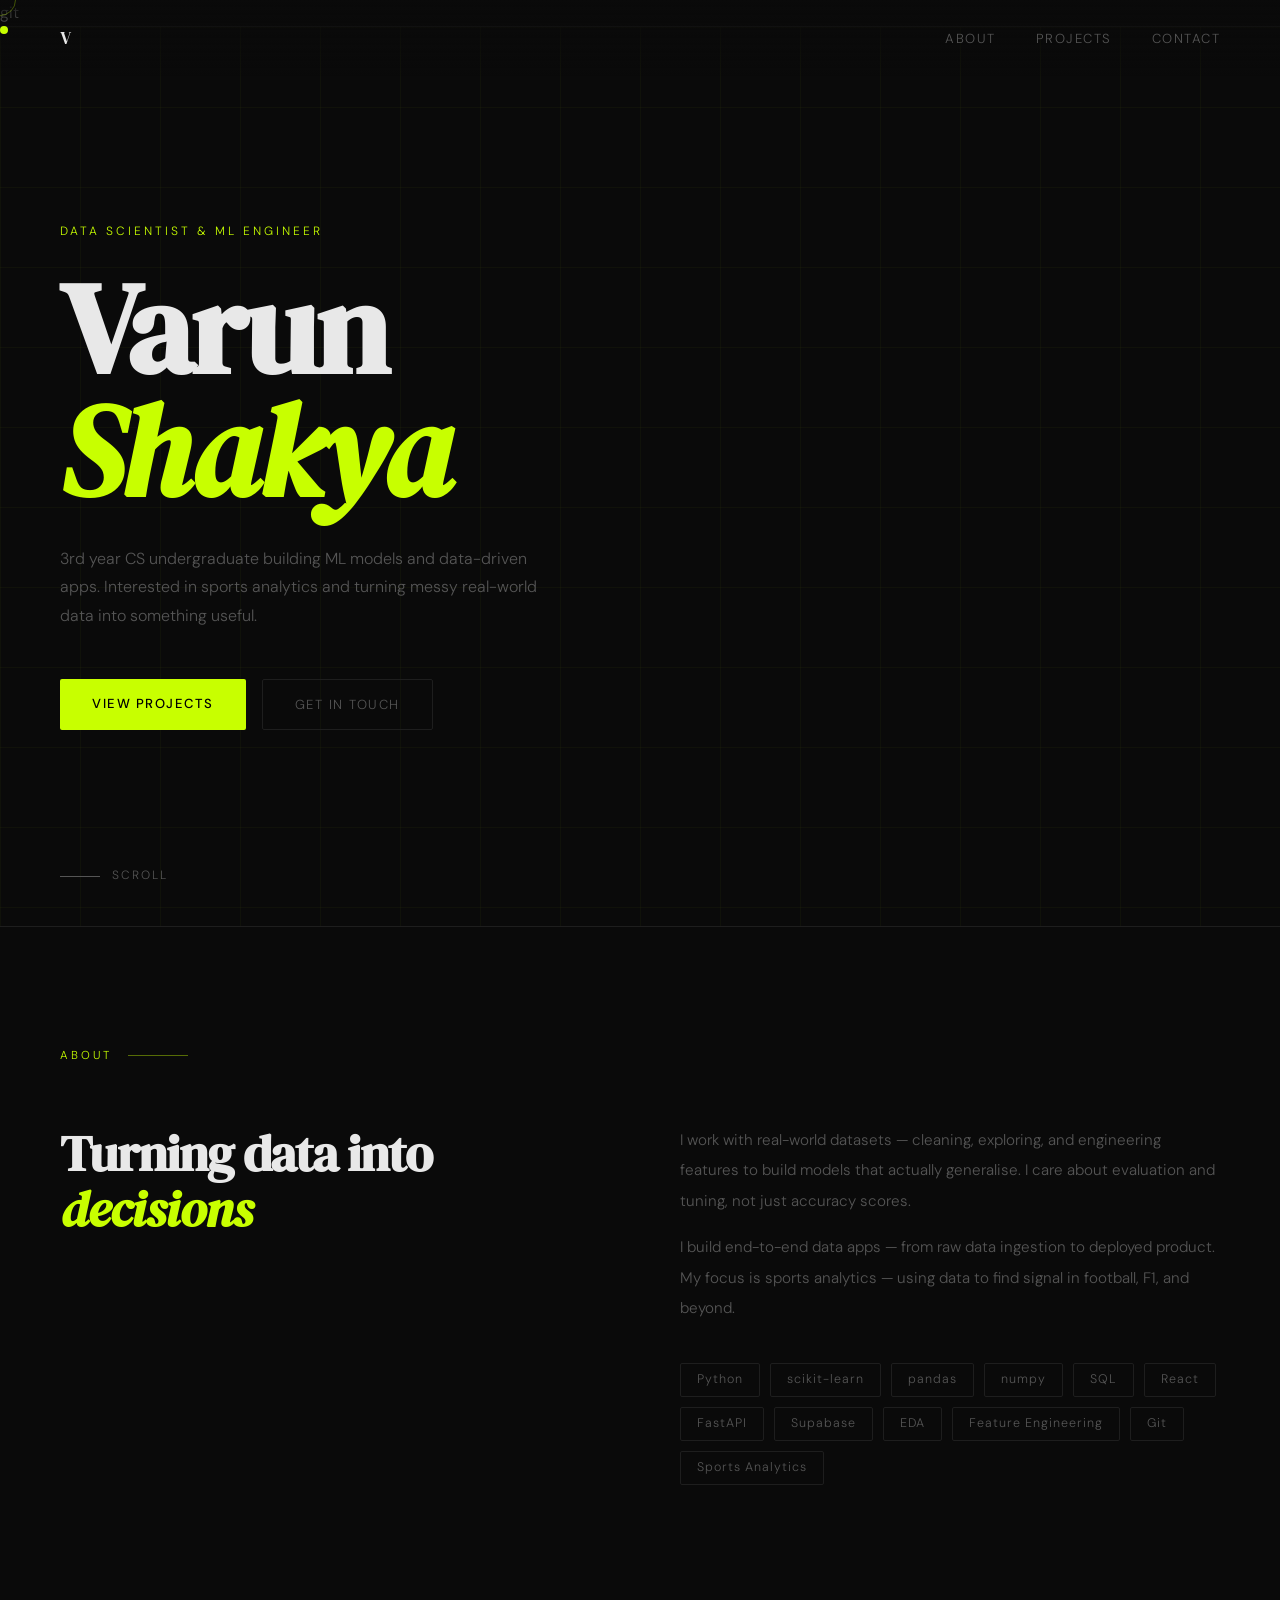
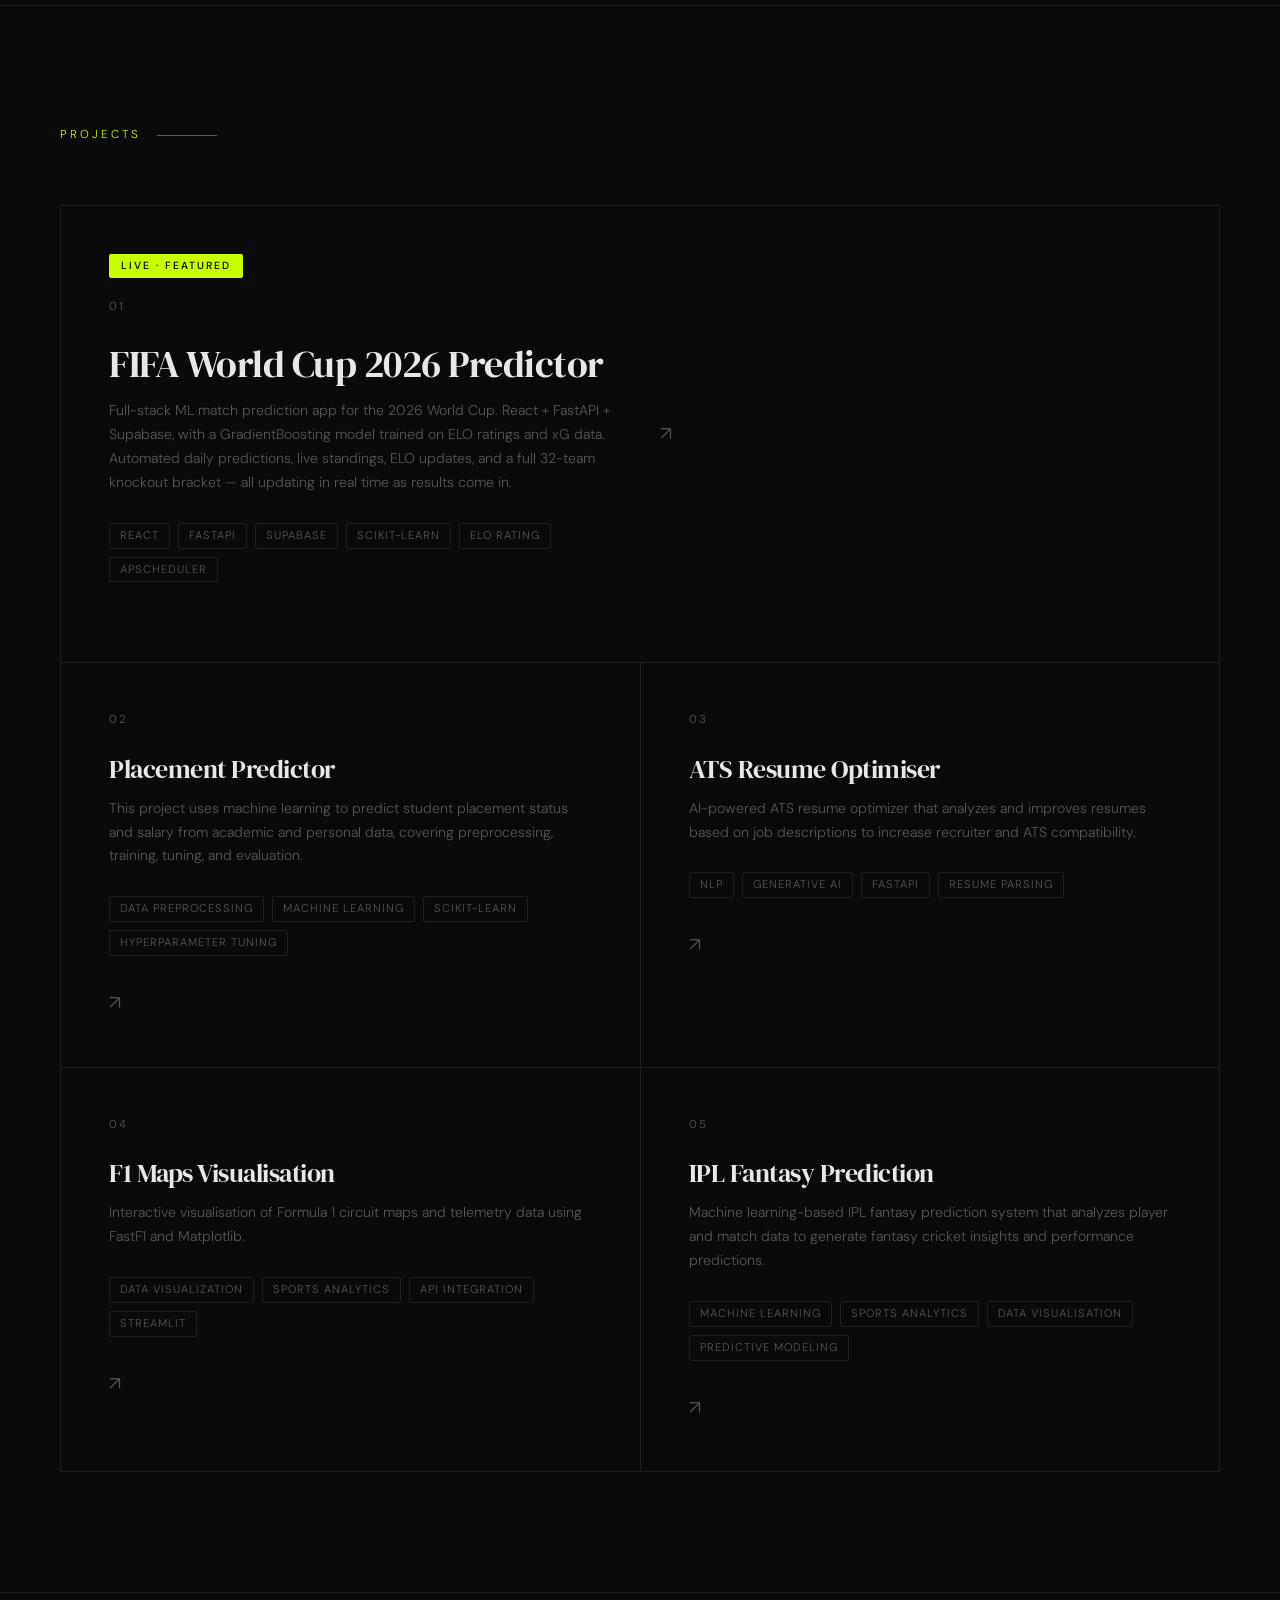
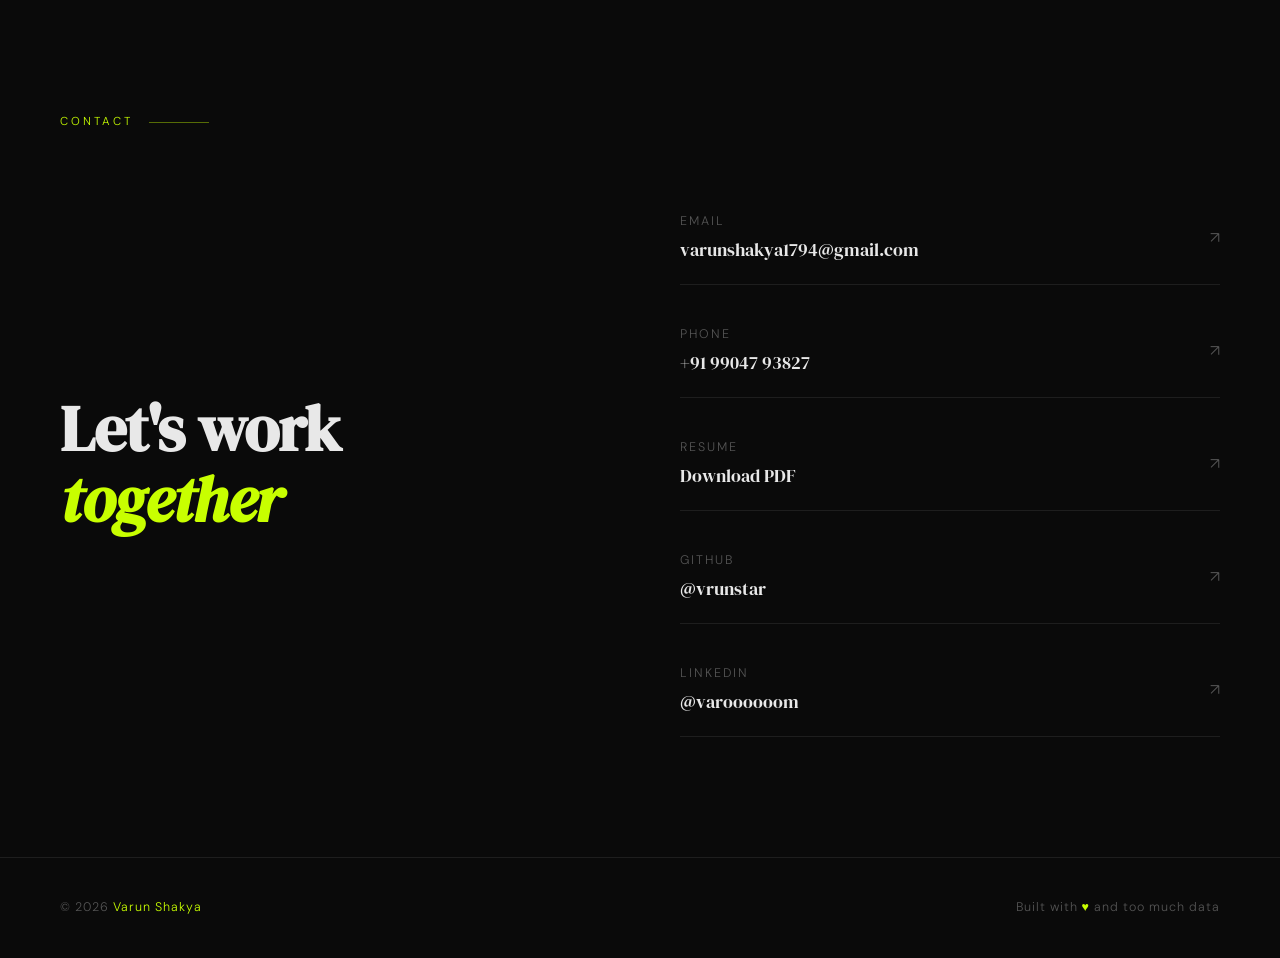
==== index.html @ 68653d95 "Update index.html" ====
git<!DOCTYPE html>
<html lang="en">
<head>
<meta charset="UTF-8">
<meta name="viewport" content="width=device-width, initial-scale=1.0">
<title>Varun Shakya</title>
<link rel="preconnect" href="https://fonts.googleapis.com">
<link href="https://fonts.googleapis.com/css2?family=DM+Serif+Display:ital@0;1&family=DM+Sans:wght@300;400;500&display=swap" rel="stylesheet">
<style>
  :root {
    --bg: #0a0a0a;
    --surface: #111111;
    --border: #1e1e1e;
    --text: #e8e8e8;
    --muted: #555;
    --accent: #c8ff00;
    --accent-dim: rgba(200, 255, 0, 0.08);
  }

  * { box-sizing: border-box; margin: 0; padding: 0; }

  html { scroll-behavior: smooth; }

  body {
    background: var(--bg);
    color: var(--text);
    font-family: 'DM Sans', sans-serif;
    font-weight: 300;
    line-height: 1.6;
    cursor: none;
  }

  /* Custom cursor */
  .cursor {
    width: 8px; height: 8px;
    background: var(--accent);
    border-radius: 50%;
    position: fixed;
    pointer-events: none;
    z-index: 9999;
    transition: transform 0.15s ease;
  }
  .cursor-ring {
    width: 32px; height: 32px;
    border: 1px solid rgba(200,255,0,0.3);
    border-radius: 50%;
    position: fixed;
    pointer-events: none;
    z-index: 9998;
    transition: all 0.25s ease;
    transform: translate(-50%, -50%);
  }

  /* Nav */
  nav {
    position: fixed;
    top: 0; left: 0; right: 0;
    padding: 24px 60px;
    display: flex;
    justify-content: space-between;
    align-items: center;
    z-index: 100;
    background: linear-gradient(to bottom, var(--bg) 0%, transparent 100%);
  }

  .nav-logo {
    font-family: 'DM Serif Display', serif;
    font-size: 1.1rem;
    color: var(--text);
    text-decoration: none;
    letter-spacing: 0.5px;
  }

  .nav-links {
    display: flex;
    gap: 40px;
    list-style: none;
  }

  .nav-links a {
    color: var(--muted);
    text-decoration: none;
    font-size: 0.82rem;
    letter-spacing: 1.5px;
    text-transform: uppercase;
    transition: color 0.2s;
  }
  .nav-links a:hover { color: var(--accent); }

  /* Hero */
  .hero {
    min-height: 100vh;
    display: flex;
    flex-direction: column;
    justify-content: center;
    padding: 0 60px;
    position: relative;
    overflow: hidden;
  }

  .hero-grid {
    position: absolute;
    inset: 0;
    background-image:
      linear-gradient(rgba(200,255,0,0.03) 1px, transparent 1px),
      linear-gradient(90deg, rgba(200,255,0,0.03) 1px, transparent 1px);
    background-size: 80px 80px;
    pointer-events: none;
  }

  .hero-tag {
    font-size: 0.75rem;
    letter-spacing: 3px;
    text-transform: uppercase;
    color: var(--accent);
    margin-bottom: 28px;
    opacity: 0;
    animation: fadeUp 0.8s ease 0.2s forwards;
  }

  .hero-name {
    font-family: 'DM Serif Display', serif;
    font-size: clamp(4rem, 10vw, 9rem);
    line-height: 0.95;
    letter-spacing: -2px;
    margin-bottom: 32px;
    opacity: 0;
    animation: fadeUp 0.8s ease 0.4s forwards;
  }

  .hero-name em {
    font-style: italic;
    color: var(--accent);
  }

  .hero-desc {
    max-width: 480px;
    color: var(--muted);
    font-size: 1rem;
    line-height: 1.8;
    opacity: 0;
    animation: fadeUp 0.8s ease 0.6s forwards;
  }

  .hero-cta {
    margin-top: 48px;
    display: flex;
    gap: 16px;
    opacity: 0;
    animation: fadeUp 0.8s ease 0.8s forwards;
  }

  .btn {
    padding: 14px 32px;
    font-family: 'DM Sans', sans-serif;
    font-size: 0.82rem;
    letter-spacing: 1.5px;
    text-transform: uppercase;
    text-decoration: none;
    border-radius: 2px;
    transition: all 0.2s;
    cursor: none;
  }

  .btn-primary {
    background: var(--accent);
    color: #000;
    font-weight: 500;
  }
  .btn-primary:hover { background: #d4ff1a; transform: translateY(-2px); }

  .btn-outline {
    border: 1px solid var(--border);
    color: var(--muted);
  }
  .btn-outline:hover { border-color: var(--accent); color: var(--accent); transform: translateY(-2px); }

  .hero-scroll {
    position: absolute;
    bottom: 40px;
    left: 60px;
    display: flex;
    align-items: center;
    gap: 12px;
    font-size: 0.75rem;
    letter-spacing: 2px;
    text-transform: uppercase;
    color: var(--muted);
    opacity: 0;
    animation: fadeUp 0.8s ease 1.2s forwards;
  }

  .scroll-line {
    width: 40px;
    height: 1px;
    background: var(--muted);
    animation: scrollLine 2s ease infinite;
  }

  /* Sections */
  section {
    padding: 120px 60px;
    border-top: 1px solid var(--border);
  }

  .section-label {
    font-size: 0.72rem;
    letter-spacing: 3px;
    text-transform: uppercase;
    color: var(--accent);
    margin-bottom: 60px;
    display: flex;
    align-items: center;
    gap: 16px;
  }
  .section-label::after {
    content: '';
    flex: 1;
    max-width: 60px;
    height: 1px;
    background: var(--accent);
    opacity: 0.4;
  }

  /* About */
  .about-grid {
    display: grid;
    grid-template-columns: 1fr 1fr;
    gap: 80px;
    align-items: start;
  }

  .about-heading {
    font-family: 'DM Serif Display', serif;
    font-size: clamp(2rem, 4vw, 3.5rem);
    line-height: 1.1;
    letter-spacing: -1px;
  }

  .about-heading em { font-style: italic; color: var(--accent); }

  .about-body { color: var(--muted); font-size: 0.95rem; line-height: 2; }
  .about-body p { margin-bottom: 16px; }

  .skills-list {
    margin-top: 40px;
    display: flex;
    flex-wrap: wrap;
    gap: 10px;
  }

  .skill-tag {
    padding: 6px 16px;
    border: 1px solid var(--border);
    border-radius: 2px;
    font-size: 0.78rem;
    letter-spacing: 1px;
    color: var(--muted);
    transition: all 0.2s;
  }
  .skill-tag:hover { border-color: var(--accent); color: var(--accent); background: var(--accent-dim); }

  /* Projects */
  .projects-grid {
    display: grid;
    grid-template-columns: repeat(2, 1fr);
    gap: 1px;
    background: var(--border);
    border: 1px solid var(--border);
  }

  .project-card {
    background: var(--bg);
    padding: 48px;
    position: relative;
    overflow: hidden;
    transition: background 0.3s;
    text-decoration: none;
    display: block;
  }

  .project-card::before {
    content: '';
    position: absolute;
    inset: 0;
    background: var(--accent-dim);
    opacity: 0;
    transition: opacity 0.3s;
  }
  .project-card:hover::before { opacity: 1; }
  .project-card:hover .project-arrow { transform: translate(4px, -4px); color: var(--accent); }

  .project-num {
    font-size: 0.72rem;
    letter-spacing: 2px;
    color: var(--muted);
    margin-bottom: 24px;
  }

  .project-title {
    font-family: 'DM Serif Display', serif;
    font-size: 1.6rem;
    letter-spacing: -0.5px;
    color: var(--text);
    margin-bottom: 12px;
    line-height: 1.2;
  }

  .project-desc {
    font-size: 0.88rem;
    color: var(--muted);
    line-height: 1.7;
    margin-bottom: 28px;
  }

  .project-tags {
    display: flex;
    flex-wrap: wrap;
    gap: 8px;
    margin-bottom: 32px;
  }

  .project-tag {
    font-size: 0.7rem;
    letter-spacing: 1px;
    text-transform: uppercase;
    color: var(--muted);
    border: 1px solid var(--border);
    padding: 3px 10px;
    border-radius: 2px;
  }

  .project-arrow {
    font-size: 1.2rem;
    color: var(--muted);
    transition: all 0.2s;
    display: inline-block;
  }

  .project-card.featured {
    grid-column: span 2;
    display: grid;
    grid-template-columns: 1fr 1fr;
    gap: 40px;
    align-items: center;
  }

  .project-card.featured .project-title { font-size: 2.4rem; }

  .featured-badge {
    display: inline-block;
    background: var(--accent);
    color: #000;
    font-size: 0.65rem;
    letter-spacing: 2px;
    text-transform: uppercase;
    padding: 4px 12px;
    border-radius: 2px;
    font-weight: 500;
    margin-bottom: 20px;
  }

  /* Contact */
  .contact-inner {
    display: grid;
    grid-template-columns: 1fr 1fr;
    gap: 80px;
    align-items: center;
  }

  .contact-heading {
    font-family: 'DM Serif Display', serif;
    font-size: clamp(2.5rem, 5vw, 4rem);
    line-height: 1.1;
    letter-spacing: -1px;
  }
  .contact-heading em { font-style: italic; color: var(--accent); }

  .contact-links {
    display: flex;
    flex-direction: column;
    gap: 20px;
  }

  .contact-link {
    display: flex;
    align-items: center;
    justify-content: space-between;
    padding: 20px 0;
    border-bottom: 1px solid var(--border);
    text-decoration: none;
    color: var(--text);
    transition: all 0.2s;
    cursor: none;
  }
  .contact-link:hover { color: var(--accent); padding-left: 8px; }
  .contact-link:hover .link-arrow { color: var(--accent); }

  .link-label { font-size: 0.78rem; letter-spacing: 2px; text-transform: uppercase; color: var(--muted); margin-bottom: 4px; }
  .link-value { font-family: 'DM Serif Display', serif; font-size: 1.1rem; }
  .link-arrow { font-size: 1rem; color: var(--muted); transition: color 0.2s; }

  /* Footer */
  footer {
    padding: 40px 60px;
    border-top: 1px solid var(--border);
    display: flex;
    justify-content: space-between;
    align-items: center;
  }

  .footer-text { font-size: 0.78rem; color: var(--muted); letter-spacing: 1px; }
  .footer-accent { color: var(--accent); }

  /* Animations */
  @keyframes fadeUp {
    from { opacity: 0; transform: translateY(30px); }
    to   { opacity: 1; transform: translateY(0); }
  }

  @keyframes scrollLine {
    0%, 100% { transform: scaleX(1); opacity: 1; }
    50%       { transform: scaleX(0.4); opacity: 0.4; }
  }

  /* Responsive */
  @media (max-width: 768px) {
    nav { padding: 20px 24px; }
    .hero { padding: 0 24px; }
    section { padding: 80px 24px; }
    .about-grid, .contact-inner { grid-template-columns: 1fr; gap: 48px; }
    .projects-grid { grid-template-columns: 1fr; }
    .project-card.featured { grid-column: span 1; grid-template-columns: 1fr; }
    footer { padding: 32px 24px; flex-direction: column; gap: 12px; text-align: center; }
    .hero-scroll { left: 24px; }
    .nav-links { display: none; }
  }
</style>
</head>
<body>

<div class="cursor" id="cursor"></div>
<div class="cursor-ring" id="cursorRing"></div>

<!-- Nav -->
<nav>
  <a href="#" class="nav-logo">V</a>
  <ul class="nav-links">
    <li><a href="#about">About</a></li>
    <li><a href="#projects">Projects</a></li>
    <li><a href="#contact">Contact</a></li>
  </ul>
</nav>

<!-- Hero -->
<section class="hero" id="home">
  <div class="hero-grid"></div>
  <div class="hero-tag">Data Scientist & ML Engineer</div>
  <h1 class="hero-name">Varun<br><em>Shakya</em></h1>
  <p class="hero-desc">
    3rd year CS undergraduate building ML models and data-driven apps. 
    Interested in sports analytics and turning messy real-world data into something useful.
  </p>
  <div class="hero-cta">
    <a href="#projects" class="btn btn-primary">View Projects</a>
    <a href="#contact" class="btn btn-outline">Get in Touch</a>
  </div>
  <div class="hero-scroll">
    <div class="scroll-line"></div>
    Scroll
  </div>
</section>

<!-- About -->
<section id="about">
  <div class="section-label">About</div>
  <div class="about-grid">
    <div>
      <h2 class="about-heading">Turning data into<br><em>decisions</em></h2>
    </div>
    <div>
      <div class="about-body">
        <p>I work with real-world datasets — cleaning, exploring, and engineering features to build models that actually generalise. I care about evaluation and tuning, not just accuracy scores.</p>
        <p>I build end-to-end data apps — from raw data ingestion to deployed product. My focus is sports analytics — using data to find signal in football, F1, and beyond.</p>
      </div>
      <div class="skills-list">
        <span class="skill-tag">Python</span>
        <span class="skill-tag">scikit-learn</span>
        <span class="skill-tag">pandas</span>
        <span class="skill-tag">numpy</span>
        <span class="skill-tag">SQL</span>
        <span class="skill-tag">React</span>
        <span class="skill-tag">FastAPI</span>
        <span class="skill-tag">Supabase</span>
        <span class="skill-tag">EDA</span>
        <span class="skill-tag">Feature Engineering</span>
        <span class="skill-tag">Git</span>
        <span class="skill-tag">Sports Analytics</span>
      </div>
    </div>
  </div>
</section>

<!-- Projects -->
<section id="projects">
  <div class="section-label">Projects</div>
  <div class="projects-grid">

    <!-- Featured -->
    <a href="https://wc-predictor-react.vercel.app" target="_blank" class="project-card featured">
      <div>
        <span class="featured-badge">Live · Featured</span>
        <div class="project-num">01</div>
        <div class="project-title">FIFA World Cup 2026 Predictor</div>
        <div class="project-desc">
          Full-stack ML match prediction app for the 2026 World Cup. React + FastAPI + Supabase, with a GradientBoosting model trained on ELO ratings and xG data. Automated daily predictions, live standings, ELO updates, and a full 32-team knockout bracket — all updating in real time as results come in.
        </div>
        <div class="project-tags">
          <span class="project-tag">React</span>
          <span class="project-tag">FastAPI</span>
          <span class="project-tag">Supabase</span>
          <span class="project-tag">scikit-learn</span>
          <span class="project-tag">ELO Rating</span>
          <span class="project-tag">APScheduler</span>
        </div>
      </div>
      <div>
        <span class="project-arrow">↗</span>
      </div>
    </a>

    <!-- Project 2 -->
    <a href="https://placement--predictor.streamlit.app/" class="project-card">
      <div class="project-num">02</div>
      <div class="project-title">Placement Predictor</div>
      <div class="project-desc">This project uses machine learning to predict student placement status and salary from academic and personal data, covering preprocessing, training, tuning, and evaluation.</div>
      <div class="project-tags">
        <span class="project-tag">Data Preprocessing</span>
        <span class="project-tag">Machine Learning</span>
        <span class="project-tag">Scikit-learn</span>
        <span class="project-tag">Hyperparameter Tuning</span>
      </div>
      <span class="project-arrow">↗</span>
    </a>

    <!-- Project 3 -->
    <a href="https://github.com/vrunstar/ats_resume_optimizer.git" class="project-card">
      <div class="project-num">03</div>
      <div class="project-title">ATS Resume Optimiser</div>
      <div class="project-desc">AI-powered ATS resume optimizer that analyzes and improves resumes based on job descriptions to increase recruiter and ATS compatibility.</div>
      <div class="project-tags">
        <span class="project-tag">NLP</span>
        <span class="project-tag">Generative AI</span>
        <span class="project-tag">FastAPI</span>
        <span class="project-tag">Resume Parsing</span>
      </div>
      <span class="project-arrow">↗</span>
    </a>

    <!-- Project 4 -->
    <a href="https://f1-maps-dashboard.streamlit.app/" class="project-card">
      <div class="project-num">04</div>
      <div class="project-title">F1 Maps Visualisation</div>
      <div class="project-desc">Interactive visualisation of Formula 1 circuit maps and telemetry data using FastF1 and Matplotlib.</div>
      <div class="project-tags">
        <span class="project-tag">Data Visualization</span>
        <span class="project-tag">Sports Analytics</span>
        <span class="project-tag">API Integration</span>
        <span class="project-tag">Streamlit</span>

      </div>
      <span class="project-arrow">↗</span>
    </a>

    <!-- Project 5 -->
    <a href="https://satta-laga-lo.streamlit.app/" class="project-card">
      <div class="project-num">05</div>
      <div class="project-title">IPL Fantasy Prediction</div>
      <div class="project-desc">Machine learning-based IPL fantasy prediction system that analyzes player and match data to generate fantasy cricket insights and performance predictions.</div>
      <div class="project-tags">
        <span class="project-tag">Machine Learning</span>
        <span class="project-tag">Sports Analytics</span>
        <span class="project-tag">Data Visualisation</span>
        <span class="project-tag">Predictive Modeling</span>

      </div>
      <span class="project-arrow">↗</span>
    </a>

  </div>
</section>

<!-- Contact -->
<section id="contact">
  <div class="section-label">Contact</div>
  <div class="contact-inner">
    <div>
      <h2 class="contact-heading">Let's work<br><em>together</em></h2>
    </div>
    <div class="contact-links">
      <a href="mailto:varunshakya1794@gmail.com" class="contact-link">
        <div>
          <div class="link-label">Email</div>
          <div class="link-value">varunshakya1794@gmail.com</div>
        </div>
        <span class="link-arrow">↗</span>
      </a>
      <a href="tel:+919904793827" class="contact-link">
        <div>
          <div class="link-label">Phone</div>
          <div class="link-value">+91 99047 93827</div>
        </div>
        <span class="link-arrow">↗</span>
      </a>
      <a href="/resume.pdf" target="_blank" class="contact-link">
        <div>
          <div class="link-label">Resume</div>
          <div class="link-value">Download PDF</div>
        </div>
        <span class="link-arrow">↗</span>
      </a>
      <a href="https://github.com/vrunstar" target="_blank" class="contact-link">
        <div>
          <div class="link-label">GitHub</div>
          <div class="link-value">@vrunstar</div>
        </div>
        <span class="link-arrow">↗</span>
      </a>
      <a href="https://www.linkedin.com/in/varoooooom/" target="_blank" class="contact-link">
        <div>
          <div class="link-label">LinkedIn</div>
          <div class="link-value">@varoooooom</div>
        </div>
        <span class="link-arrow">↗</span>
      </a>
    </div>
  </div>
</section>

<!-- Footer -->
<footer>
  <div class="footer-text">© 2026 <span class="footer-accent">Varun Shakya</span></div>
  <div class="footer-text">Built with <span class="footer-accent">♥</span> and too much data</div>
</footer>

<script>
  // Custom cursor
  const cursor = document.getElementById('cursor');
  const ring = document.getElementById('cursorRing');
  let mouseX = 0, mouseY = 0;
  let ringX = 0, ringY = 0;

  document.addEventListener('mousemove', e => {
    mouseX = e.clientX;
    mouseY = e.clientY;
    cursor.style.left = mouseX - 4 + 'px';
    cursor.style.top  = mouseY - 4 + 'px';
  });

  function animateRing() {
    ringX += (mouseX - ringX) * 0.12;
    ringY += (mouseY - ringY) * 0.12;
    ring.style.left = ringX + 'px';
    ring.style.top  = ringY + 'px';
    requestAnimationFrame(animateRing);
  }
  animateRing();

  // Cursor scale on hover
  document.querySelectorAll('a, button, .skill-tag').forEach(el => {
    el.addEventListener('mouseenter', () => {
      cursor.style.transform = 'scale(2.5)';
      ring.style.transform = 'translate(-50%, -50%) scale(1.5)';
      ring.style.borderColor = 'rgba(200,255,0,0.6)';
    });
    el.addEventListener('mouseleave', () => {
      cursor.style.transform = 'scale(1)';
      ring.style.transform = 'translate(-50%, -50%) scale(1)';
      ring.style.borderColor = 'rgba(200,255,0,0.3)';
    });
  });

  // Scroll fade in
  const observer = new IntersectionObserver(entries => {
    entries.forEach(e => {
      if (e.isIntersecting) {
        e.target.style.opacity = '1';
        e.target.style.transform = 'translateY(0)';
      }
    });
  }, { threshold: 0.1 });

  document.querySelectorAll('.project-card, .about-grid, .contact-inner').forEach(el => {
    el.style.opacity = '0';
    el.style.transform = 'translateY(40px)';
    el.style.transition = 'opacity 0.7s ease, transform 0.7s ease';
    observer.observe(el);
  });
</script>
</body>
</html>
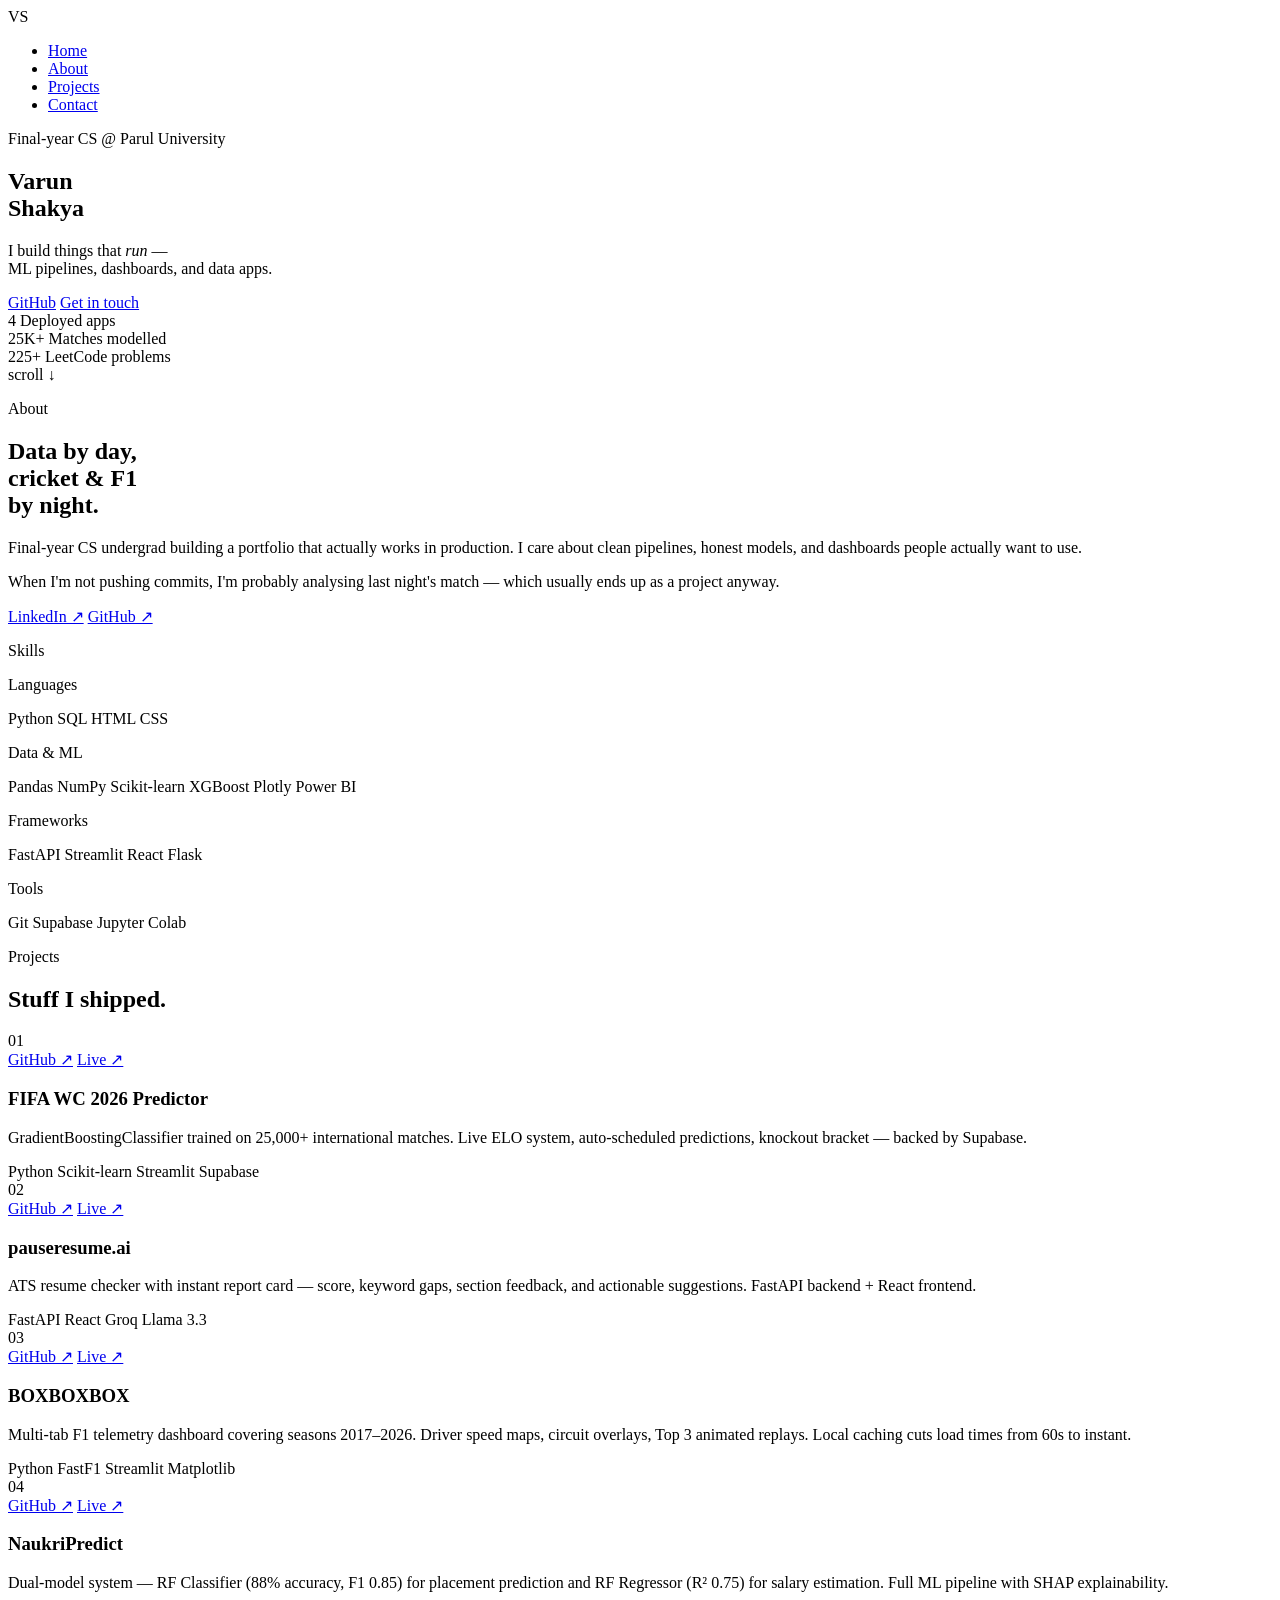
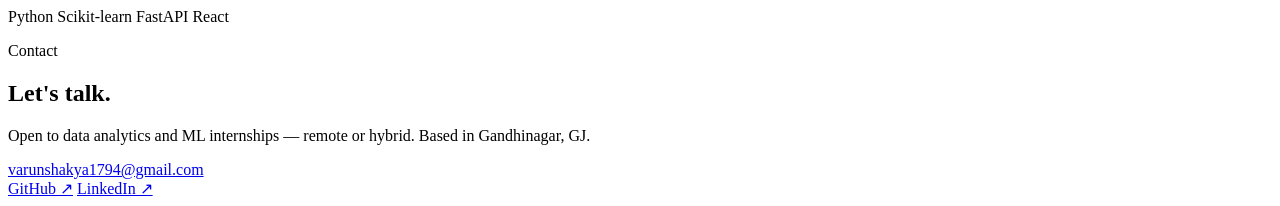
==== commit e675c836: "Refactor index.html for improved layout and design Updated the HTML structure, styles, and content f" ====
--- a/index.html
+++ b/index.html
@@ -1,701 +1,225 @@
-git<!DOCTYPE html>
+<!DOCTYPE html>
 <html lang="en">
 <head>
-<meta charset="UTF-8">
-<meta name="viewport" content="width=device-width, initial-scale=1.0">
-<title>Varun Shakya</title>
-<link rel="preconnect" href="https://fonts.googleapis.com">
-<link href="https://fonts.googleapis.com/css2?family=DM+Serif+Display:ital@0;1&family=DM+Sans:wght@300;400;500&display=swap" rel="stylesheet">
-<style>
-  :root {
-    --bg: #0a0a0a;
-    --surface: #111111;
-    --border: #1e1e1e;
-    --text: #e8e8e8;
-    --muted: #555;
-    --accent: #c8ff00;
-    --accent-dim: rgba(200, 255, 0, 0.08);
-  }
-
-  * { box-sizing: border-box; margin: 0; padding: 0; }
-
-  html { scroll-behavior: smooth; }
-
-  body {
-    background: var(--bg);
-    color: var(--text);
-    font-family: 'DM Sans', sans-serif;
-    font-weight: 300;
-    line-height: 1.6;
-    cursor: none;
-  }
-
-  /* Custom cursor */
-  .cursor {
-    width: 8px; height: 8px;
-    background: var(--accent);
-    border-radius: 50%;
-    position: fixed;
-    pointer-events: none;
-    z-index: 9999;
-    transition: transform 0.15s ease;
-  }
-  .cursor-ring {
-    width: 32px; height: 32px;
-    border: 1px solid rgba(200,255,0,0.3);
-    border-radius: 50%;
-    position: fixed;
-    pointer-events: none;
-    z-index: 9998;
-    transition: all 0.25s ease;
-    transform: translate(-50%, -50%);
-  }
-
-  /* Nav */
-  nav {
-    position: fixed;
-    top: 0; left: 0; right: 0;
-    padding: 24px 60px;
-    display: flex;
-    justify-content: space-between;
-    align-items: center;
-    z-index: 100;
-    background: linear-gradient(to bottom, var(--bg) 0%, transparent 100%);
-  }
-
-  .nav-logo {
-    font-family: 'DM Serif Display', serif;
-    font-size: 1.1rem;
-    color: var(--text);
-    text-decoration: none;
-    letter-spacing: 0.5px;
-  }
-
-  .nav-links {
-    display: flex;
-    gap: 40px;
-    list-style: none;
-  }
-
-  .nav-links a {
-    color: var(--muted);
-    text-decoration: none;
-    font-size: 0.82rem;
-    letter-spacing: 1.5px;
-    text-transform: uppercase;
-    transition: color 0.2s;
-  }
-  .nav-links a:hover { color: var(--accent); }
-
-  /* Hero */
-  .hero {
-    min-height: 100vh;
-    display: flex;
-    flex-direction: column;
-    justify-content: center;
-    padding: 0 60px;
-    position: relative;
-    overflow: hidden;
-  }
-
-  .hero-grid {
-    position: absolute;
-    inset: 0;
-    background-image:
-      linear-gradient(rgba(200,255,0,0.03) 1px, transparent 1px),
-      linear-gradient(90deg, rgba(200,255,0,0.03) 1px, transparent 1px);
-    background-size: 80px 80px;
-    pointer-events: none;
-  }
-
-  .hero-tag {
-    font-size: 0.75rem;
-    letter-spacing: 3px;
-    text-transform: uppercase;
-    color: var(--accent);
-    margin-bottom: 28px;
-    opacity: 0;
-    animation: fadeUp 0.8s ease 0.2s forwards;
-  }
-
-  .hero-name {
-    font-family: 'DM Serif Display', serif;
-    font-size: clamp(4rem, 10vw, 9rem);
-    line-height: 0.95;
-    letter-spacing: -2px;
-    margin-bottom: 32px;
-    opacity: 0;
-    animation: fadeUp 0.8s ease 0.4s forwards;
-  }
-
-  .hero-name em {
-    font-style: italic;
-    color: var(--accent);
-  }
-
-  .hero-desc {
-    max-width: 480px;
-    color: var(--muted);
-    font-size: 1rem;
-    line-height: 1.8;
-    opacity: 0;
-    animation: fadeUp 0.8s ease 0.6s forwards;
-  }
-
-  .hero-cta {
-    margin-top: 48px;
-    display: flex;
-    gap: 16px;
-    opacity: 0;
-    animation: fadeUp 0.8s ease 0.8s forwards;
-  }
-
-  .btn {
-    padding: 14px 32px;
-    font-family: 'DM Sans', sans-serif;
-    font-size: 0.82rem;
-    letter-spacing: 1.5px;
-    text-transform: uppercase;
-    text-decoration: none;
-    border-radius: 2px;
-    transition: all 0.2s;
-    cursor: none;
-  }
-
-  .btn-primary {
-    background: var(--accent);
-    color: #000;
-    font-weight: 500;
-  }
-  .btn-primary:hover { background: #d4ff1a; transform: translateY(-2px); }
-
-  .btn-outline {
-    border: 1px solid var(--border);
-    color: var(--muted);
-  }
-  .btn-outline:hover { border-color: var(--accent); color: var(--accent); transform: translateY(-2px); }
-
-  .hero-scroll {
-    position: absolute;
-    bottom: 40px;
-    left: 60px;
-    display: flex;
-    align-items: center;
-    gap: 12px;
-    font-size: 0.75rem;
-    letter-spacing: 2px;
-    text-transform: uppercase;
-    color: var(--muted);
-    opacity: 0;
-    animation: fadeUp 0.8s ease 1.2s forwards;
-  }
-
-  .scroll-line {
-    width: 40px;
-    height: 1px;
-    background: var(--muted);
-    animation: scrollLine 2s ease infinite;
-  }
-
-  /* Sections */
-  section {
-    padding: 120px 60px;
-    border-top: 1px solid var(--border);
-  }
-
-  .section-label {
-    font-size: 0.72rem;
-    letter-spacing: 3px;
-    text-transform: uppercase;
-    color: var(--accent);
-    margin-bottom: 60px;
-    display: flex;
-    align-items: center;
-    gap: 16px;
-  }
-  .section-label::after {
-    content: '';
-    flex: 1;
-    max-width: 60px;
-    height: 1px;
-    background: var(--accent);
-    opacity: 0.4;
-  }
-
-  /* About */
-  .about-grid {
-    display: grid;
-    grid-template-columns: 1fr 1fr;
-    gap: 80px;
-    align-items: start;
-  }
-
-  .about-heading {
-    font-family: 'DM Serif Display', serif;
-    font-size: clamp(2rem, 4vw, 3.5rem);
-    line-height: 1.1;
-    letter-spacing: -1px;
-  }
-
-  .about-heading em { font-style: italic; color: var(--accent); }
-
-  .about-body { color: var(--muted); font-size: 0.95rem; line-height: 2; }
-  .about-body p { margin-bottom: 16px; }
-
-  .skills-list {
-    margin-top: 40px;
-    display: flex;
-    flex-wrap: wrap;
-    gap: 10px;
-  }
-
-  .skill-tag {
-    padding: 6px 16px;
-    border: 1px solid var(--border);
-    border-radius: 2px;
-    font-size: 0.78rem;
-    letter-spacing: 1px;
-    color: var(--muted);
-    transition: all 0.2s;
-  }
-  .skill-tag:hover { border-color: var(--accent); color: var(--accent); background: var(--accent-dim); }
-
-  /* Projects */
-  .projects-grid {
-    display: grid;
-    grid-template-columns: repeat(2, 1fr);
-    gap: 1px;
-    background: var(--border);
-    border: 1px solid var(--border);
-  }
-
-  .project-card {
-    background: var(--bg);
-    padding: 48px;
-    position: relative;
-    overflow: hidden;
-    transition: background 0.3s;
-    text-decoration: none;
-    display: block;
-  }
-
-  .project-card::before {
-    content: '';
-    position: absolute;
-    inset: 0;
-    background: var(--accent-dim);
-    opacity: 0;
-    transition: opacity 0.3s;
-  }
-  .project-card:hover::before { opacity: 1; }
-  .project-card:hover .project-arrow { transform: translate(4px, -4px); color: var(--accent); }
-
-  .project-num {
-    font-size: 0.72rem;
-    letter-spacing: 2px;
-    color: var(--muted);
-    margin-bottom: 24px;
-  }
-
-  .project-title {
-    font-family: 'DM Serif Display', serif;
-    font-size: 1.6rem;
-    letter-spacing: -0.5px;
-    color: var(--text);
-    margin-bottom: 12px;
-    line-height: 1.2;
-  }
-
-  .project-desc {
-    font-size: 0.88rem;
-    color: var(--muted);
-    line-height: 1.7;
-    margin-bottom: 28px;
-  }
-
-  .project-tags {
-    display: flex;
-    flex-wrap: wrap;
-    gap: 8px;
-    margin-bottom: 32px;
-  }
-
-  .project-tag {
-    font-size: 0.7rem;
-    letter-spacing: 1px;
-    text-transform: uppercase;
-    color: var(--muted);
-    border: 1px solid var(--border);
-    padding: 3px 10px;
-    border-radius: 2px;
-  }
-
-  .project-arrow {
-    font-size: 1.2rem;
-    color: var(--muted);
-    transition: all 0.2s;
-    display: inline-block;
-  }
-
-  .project-card.featured {
-    grid-column: span 2;
-    display: grid;
-    grid-template-columns: 1fr 1fr;
-    gap: 40px;
-    align-items: center;
-  }
-
-  .project-card.featured .project-title { font-size: 2.4rem; }
-
-  .featured-badge {
-    display: inline-block;
-    background: var(--accent);
-    color: #000;
-    font-size: 0.65rem;
-    letter-spacing: 2px;
-    text-transform: uppercase;
-    padding: 4px 12px;
-    border-radius: 2px;
-    font-weight: 500;
-    margin-bottom: 20px;
-  }
-
-  /* Contact */
-  .contact-inner {
-    display: grid;
-    grid-template-columns: 1fr 1fr;
-    gap: 80px;
-    align-items: center;
-  }
-
-  .contact-heading {
-    font-family: 'DM Serif Display', serif;
-    font-size: clamp(2.5rem, 5vw, 4rem);
-    line-height: 1.1;
-    letter-spacing: -1px;
-  }
-  .contact-heading em { font-style: italic; color: var(--accent); }
-
-  .contact-links {
-    display: flex;
-    flex-direction: column;
-    gap: 20px;
-  }
-
-  .contact-link {
-    display: flex;
-    align-items: center;
-    justify-content: space-between;
-    padding: 20px 0;
-    border-bottom: 1px solid var(--border);
-    text-decoration: none;
-    color: var(--text);
-    transition: all 0.2s;
-    cursor: none;
-  }
-  .contact-link:hover { color: var(--accent); padding-left: 8px; }
-  .contact-link:hover .link-arrow { color: var(--accent); }
-
-  .link-label { font-size: 0.78rem; letter-spacing: 2px; text-transform: uppercase; color: var(--muted); margin-bottom: 4px; }
-  .link-value { font-family: 'DM Serif Display', serif; font-size: 1.1rem; }
-  .link-arrow { font-size: 1rem; color: var(--muted); transition: color 0.2s; }
-
-  /* Footer */
-  footer {
-    padding: 40px 60px;
-    border-top: 1px solid var(--border);
-    display: flex;
-    justify-content: space-between;
-    align-items: center;
-  }
-
-  .footer-text { font-size: 0.78rem; color: var(--muted); letter-spacing: 1px; }
-  .footer-accent { color: var(--accent); }
-
-  /* Animations */
-  @keyframes fadeUp {
-    from { opacity: 0; transform: translateY(30px); }
-    to   { opacity: 1; transform: translateY(0); }
-  }
-
-  @keyframes scrollLine {
-    0%, 100% { transform: scaleX(1); opacity: 1; }
-    50%       { transform: scaleX(0.4); opacity: 0.4; }
-  }
-
-  /* Responsive */
-  @media (max-width: 768px) {
-    nav { padding: 20px 24px; }
-    .hero { padding: 0 24px; }
-    section { padding: 80px 24px; }
-    .about-grid, .contact-inner { grid-template-columns: 1fr; gap: 48px; }
-    .projects-grid { grid-template-columns: 1fr; }
-    .project-card.featured { grid-column: span 1; grid-template-columns: 1fr; }
-    footer { padding: 32px 24px; flex-direction: column; gap: 12px; text-align: center; }
-    .hero-scroll { left: 24px; }
-    .nav-links { display: none; }
-  }
-</style>
+  <meta charset="UTF-8" />
+  <meta name="viewport" content="width=device-width, initial-scale=1.0" />
+  <title>Varun Shakya — Data & ML</title>
+  <link rel="preconnect" href="https://fonts.googleapis.com" />
+  <link rel="preconnect" href="https://fonts.gstatic.com" crossorigin />
+  <link href="https://fonts.googleapis.com/css2?family=Rozha+One&family=Inter:wght@400;500;600&family=JetBrains+Mono:wght@400;500&display=swap" rel="stylesheet" />
+  <link rel="stylesheet" href="style.css" />
 </head>
 <body>
 
-<div class="cursor" id="cursor"></div>
-<div class="cursor-ring" id="cursorRing"></div>
-
-<!-- Nav -->
-<nav>
-  <a href="#" class="nav-logo">V</a>
-  <ul class="nav-links">
-    <li><a href="#about">About</a></li>
-    <li><a href="#projects">Projects</a></li>
-    <li><a href="#contact">Contact</a></li>
-  </ul>
-</nav>
-
-<!-- Hero -->
-<section class="hero" id="home">
-  <div class="hero-grid"></div>
-  <div class="hero-tag">Data Scientist & ML Engineer</div>
-  <h1 class="hero-name">Varun<br><em>Shakya</em></h1>
-  <p class="hero-desc">
-    3rd year CS undergraduate building ML models and data-driven apps. 
-    Interested in sports analytics and turning messy real-world data into something useful.
-  </p>
-  <div class="hero-cta">
-    <a href="#projects" class="btn btn-primary">View Projects</a>
-    <a href="#contact" class="btn btn-outline">Get in Touch</a>
-  </div>
-  <div class="hero-scroll">
-    <div class="scroll-line"></div>
-    Scroll
-  </div>
-</section>
-
-<!-- About -->
-<section id="about">
-  <div class="section-label">About</div>
-  <div class="about-grid">
-    <div>
-      <h2 class="about-heading">Turning data into<br><em>decisions</em></h2>
-    </div>
-    <div>
-      <div class="about-body">
-        <p>I work with real-world datasets — cleaning, exploring, and engineering features to build models that actually generalise. I care about evaluation and tuning, not just accuracy scores.</p>
-        <p>I build end-to-end data apps — from raw data ingestion to deployed product. My focus is sports analytics — using data to find signal in football, F1, and beyond.</p>
-      </div>
-      <div class="skills-list">
-        <span class="skill-tag">Python</span>
-        <span class="skill-tag">scikit-learn</span>
-        <span class="skill-tag">pandas</span>
-        <span class="skill-tag">numpy</span>
-        <span class="skill-tag">SQL</span>
-        <span class="skill-tag">React</span>
-        <span class="skill-tag">FastAPI</span>
-        <span class="skill-tag">Supabase</span>
-        <span class="skill-tag">EDA</span>
-        <span class="skill-tag">Feature Engineering</span>
-        <span class="skill-tag">Git</span>
-        <span class="skill-tag">Sports Analytics</span>
-      </div>
-    </div>
-  </div>
-</section>
-
-<!-- Projects -->
-<section id="projects">
-  <div class="section-label">Projects</div>
-  <div class="projects-grid">
-
-    <!-- Featured -->
-    <a href="https://wc-predictor-react.vercel.app" target="_blank" class="project-card featured">
-      <div>
-        <span class="featured-badge">Live · Featured</span>
-        <div class="project-num">01</div>
-        <div class="project-title">FIFA World Cup 2026 Predictor</div>
-        <div class="project-desc">
-          Full-stack ML match prediction app for the 2026 World Cup. React + FastAPI + Supabase, with a GradientBoosting model trained on ELO ratings and xG data. Automated daily predictions, live standings, ELO updates, and a full 32-team knockout bracket — all updating in real time as results come in.
-        </div>
-        <div class="project-tags">
-          <span class="project-tag">React</span>
-          <span class="project-tag">FastAPI</span>
-          <span class="project-tag">Supabase</span>
-          <span class="project-tag">scikit-learn</span>
-          <span class="project-tag">ELO Rating</span>
-          <span class="project-tag">APScheduler</span>
-        </div>
-      </div>
-      <div>
-        <span class="project-arrow">↗</span>
-      </div>
-    </a>
-
-    <!-- Project 2 -->
-    <a href="https://placement--predictor.streamlit.app/" class="project-card">
-      <div class="project-num">02</div>
-      <div class="project-title">Placement Predictor</div>
-      <div class="project-desc">This project uses machine learning to predict student placement status and salary from academic and personal data, covering preprocessing, training, tuning, and evaluation.</div>
-      <div class="project-tags">
-        <span class="project-tag">Data Preprocessing</span>
-        <span class="project-tag">Machine Learning</span>
-        <span class="project-tag">Scikit-learn</span>
-        <span class="project-tag">Hyperparameter Tuning</span>
-      </div>
-      <span class="project-arrow">↗</span>
-    </a>
-
-    <!-- Project 3 -->
-    <a href="https://github.com/vrunstar/ats_resume_optimizer.git" class="project-card">
-      <div class="project-num">03</div>
-      <div class="project-title">ATS Resume Optimiser</div>
-      <div class="project-desc">AI-powered ATS resume optimizer that analyzes and improves resumes based on job descriptions to increase recruiter and ATS compatibility.</div>
-      <div class="project-tags">
-        <span class="project-tag">NLP</span>
-        <span class="project-tag">Generative AI</span>
-        <span class="project-tag">FastAPI</span>
-        <span class="project-tag">Resume Parsing</span>
-      </div>
-      <span class="project-arrow">↗</span>
-    </a>
-
-    <!-- Project 4 -->
-    <a href="https://f1-maps-dashboard.streamlit.app/" class="project-card">
-      <div class="project-num">04</div>
-      <div class="project-title">F1 Maps Visualisation</div>
-      <div class="project-desc">Interactive visualisation of Formula 1 circuit maps and telemetry data using FastF1 and Matplotlib.</div>
-      <div class="project-tags">
-        <span class="project-tag">Data Visualization</span>
-        <span class="project-tag">Sports Analytics</span>
-        <span class="project-tag">API Integration</span>
-        <span class="project-tag">Streamlit</span>
-
-      </div>
-      <span class="project-arrow">↗</span>
-    </a>
-
-    <!-- Project 5 -->
-    <a href="https://satta-laga-lo.streamlit.app/" class="project-card">
-      <div class="project-num">05</div>
-      <div class="project-title">IPL Fantasy Prediction</div>
-      <div class="project-desc">Machine learning-based IPL fantasy prediction system that analyzes player and match data to generate fantasy cricket insights and performance predictions.</div>
-      <div class="project-tags">
-        <span class="project-tag">Machine Learning</span>
-        <span class="project-tag">Sports Analytics</span>
-        <span class="project-tag">Data Visualisation</span>
-        <span class="project-tag">Predictive Modeling</span>
-
-      </div>
-      <span class="project-arrow">↗</span>
-    </a>
-
-  </div>
-</section>
-
-<!-- Contact -->
-<section id="contact">
-  <div class="section-label">Contact</div>
-  <div class="contact-inner">
-    <div>
-      <h2 class="contact-heading">Let's work<br><em>together</em></h2>
-    </div>
-    <div class="contact-links">
-      <a href="mailto:varunshakya1794@gmail.com" class="contact-link">
-        <div>
-          <div class="link-label">Email</div>
-          <div class="link-value">varunshakya1794@gmail.com</div>
-        </div>
-        <span class="link-arrow">↗</span>
-      </a>
-      <a href="tel:+919904793827" class="contact-link">
-        <div>
-          <div class="link-label">Phone</div>
-          <div class="link-value">+91 99047 93827</div>
-        </div>
-        <span class="link-arrow">↗</span>
-      </a>
-      <a href="/resume.pdf" target="_blank" class="contact-link">
-        <div>
-          <div class="link-label">Resume</div>
-          <div class="link-value">Download PDF</div>
-        </div>
-        <span class="link-arrow">↗</span>
-      </a>
-      <a href="https://github.com/vrunstar" target="_blank" class="contact-link">
-        <div>
-          <div class="link-label">GitHub</div>
-          <div class="link-value">@vrunstar</div>
-        </div>
-        <span class="link-arrow">↗</span>
-      </a>
-      <a href="https://www.linkedin.com/in/varoooooom/" target="_blank" class="contact-link">
-        <div>
-          <div class="link-label">LinkedIn</div>
-          <div class="link-value">@varoooooom</div>
-        </div>
-        <span class="link-arrow">↗</span>
-      </a>
-    </div>
-  </div>
-</section>
-
-<!-- Footer -->
-<footer>
-  <div class="footer-text">© 2026 <span class="footer-accent">Varun Shakya</span></div>
-  <div class="footer-text">Built with <span class="footer-accent">♥</span> and too much data</div>
-</footer>
-
-<script>
-  // Custom cursor
-  const cursor = document.getElementById('cursor');
-  const ring = document.getElementById('cursorRing');
-  let mouseX = 0, mouseY = 0;
-  let ringX = 0, ringY = 0;
-
-  document.addEventListener('mousemove', e => {
-    mouseX = e.clientX;
-    mouseY = e.clientY;
-    cursor.style.left = mouseX - 4 + 'px';
-    cursor.style.top  = mouseY - 4 + 'px';
-  });
-
-  function animateRing() {
-    ringX += (mouseX - ringX) * 0.12;
-    ringY += (mouseY - ringY) * 0.12;
-    ring.style.left = ringX + 'px';
-    ring.style.top  = ringY + 'px';
-    requestAnimationFrame(animateRing);
-  }
-  animateRing();
-
-  // Cursor scale on hover
-  document.querySelectorAll('a, button, .skill-tag').forEach(el => {
-    el.addEventListener('mouseenter', () => {
-      cursor.style.transform = 'scale(2.5)';
-      ring.style.transform = 'translate(-50%, -50%) scale(1.5)';
-      ring.style.borderColor = 'rgba(200,255,0,0.6)';
-    });
-    el.addEventListener('mouseleave', () => {
-      cursor.style.transform = 'scale(1)';
-      ring.style.transform = 'translate(-50%, -50%) scale(1)';
-      ring.style.borderColor = 'rgba(200,255,0,0.3)';
-    });
-  });
-
-  // Scroll fade in
-  const observer = new IntersectionObserver(entries => {
-    entries.forEach(e => {
-      if (e.isIntersecting) {
-        e.target.style.opacity = '1';
-        e.target.style.transform = 'translateY(0)';
-      }
-    });
-  }, { threshold: 0.1 });
-
-  document.querySelectorAll('.project-card, .about-grid, .contact-inner').forEach(el => {
-    el.style.opacity = '0';
-    el.style.transform = 'translateY(40px)';
-    el.style.transition = 'opacity 0.7s ease, transform 0.7s ease';
-    observer.observe(el);
-  });
-</script>
+  <!-- ── NAVBAR ── -->
+  <nav id="navbar">
+    <div class="nav-inner">
+      <span class="nav-logo">VS</span>
+      <ul class="nav-links">
+        <li><a href="#hero"     data-section="hero">Home</a></li>
+        <li><a href="#about"    data-section="about">About</a></li>
+        <li><a href="#projects" data-section="projects">Projects</a></li>
+        <li><a href="#contact"  data-section="contact">Contact</a></li>
+      </ul>
+    </div>
+  </nav>
+
+  <!-- ── HERO ── -->
+  <section id="hero" class="section">
+    <div class="hero-inner">
+      <p class="hero-eyebrow">Final-year CS @ Parul University</p>
+      <h1 class="hero-name">Varun<br>Shakya</h1>
+      <p class="hero-line">
+        I build things that <em>run</em> —<br>
+        ML pipelines, dashboards, and data apps.
+      </p>
+      <div class="hero-cta">
+        <a href="https://github.com/vrunstar" target="_blank" class="btn btn-primary">GitHub</a>
+        <a href="mailto:varunshakya1794@gmail.com" class="btn btn-ghost">Get in touch</a>
+      </div>
+      <div class="hero-stats">
+        <div class="stat">
+          <span class="stat-num">4</span>
+          <span class="stat-label">Deployed apps</span>
+        </div>
+        <div class="stat-divider"></div>
+        <div class="stat">
+          <span class="stat-num">25K+</span>
+          <span class="stat-label">Matches modelled</span>
+        </div>
+        <div class="stat-divider"></div>
+        <div class="stat">
+          <span class="stat-num">225+</span>
+          <span class="stat-label">LeetCode problems</span>
+        </div>
+      </div>
+    </div>
+    <div class="hero-scroll-hint">scroll ↓</div>
+  </section>
+
+  <!-- ── ABOUT + SKILLS ── -->
+  <section id="about" class="section">
+    <div class="about-inner">
+      <div class="about-left">
+        <p class="section-tag">About</p>
+        <h2 class="section-title">Data by day,<br>cricket & F1<br>by night.</h2>
+        <p class="about-bio">
+          Final-year CS undergrad building a portfolio that actually works in production.
+          I care about clean pipelines, honest models, and dashboards people actually want to use.
+        </p>
+        <p class="about-bio">
+          When I'm not pushing commits, I'm probably analysing last night's match — which usually ends up as a project anyway.
+        </p>
+        <div class="about-links">
+          <a href="https://linkedin.com/in/varunshakya" target="_blank" class="text-link">LinkedIn ↗</a>
+          <a href="https://github.com/vrunstar" target="_blank" class="text-link">GitHub ↗</a>
+        </div>
+      </div>
+
+      <div class="about-right">
+        <p class="section-tag">Skills</p>
+        <div class="skills-grid">
+          <div class="skill-group">
+            <p class="skill-category">Languages</p>
+            <div class="skill-tags">
+              <span class="tag">Python</span>
+              <span class="tag">SQL</span>
+              <span class="tag">HTML</span>
+              <span class="tag">CSS</span>
+            </div>
+          </div>
+          <div class="skill-group">
+            <p class="skill-category">Data & ML</p>
+            <div class="skill-tags">
+              <span class="tag">Pandas</span>
+              <span class="tag">NumPy</span>
+              <span class="tag">Scikit-learn</span>
+              <span class="tag">XGBoost</span>
+              <span class="tag">Plotly</span>
+              <span class="tag">Power BI</span>
+            </div>
+          </div>
+          <div class="skill-group">
+            <p class="skill-category">Frameworks</p>
+            <div class="skill-tags">
+              <span class="tag">FastAPI</span>
+              <span class="tag">Streamlit</span>
+              <span class="tag">React</span>
+              <span class="tag">Flask</span>
+            </div>
+          </div>
+          <div class="skill-group">
+            <p class="skill-category">Tools</p>
+            <div class="skill-tags">
+              <span class="tag">Git</span>
+              <span class="tag">Supabase</span>
+              <span class="tag">Jupyter</span>
+              <span class="tag">Colab</span>
+            </div>
+          </div>
+        </div>
+      </div>
+    </div>
+  </section>
+
+  <!-- ── PROJECTS ── -->
+  <section id="projects" class="section">
+    <div class="projects-inner">
+      <p class="section-tag">Projects</p>
+      <h2 class="section-title">Stuff I shipped.</h2>
+
+      <div class="projects-grid">
+
+        <div class="project-card">
+          <div class="project-meta">
+            <span class="project-num">01</span>
+            <div class="project-links">
+              <a href="https://github.com/vrunstar/wc-predictor" target="_blank">GitHub ↗</a>
+              <a href="#" target="_blank">Live ↗</a>
+            </div>
+          </div>
+          <h3 class="project-title">FIFA WC 2026 Predictor</h3>
+          <p class="project-desc">GradientBoostingClassifier trained on 25,000+ international matches. Live ELO system, auto-scheduled predictions, knockout bracket — backed by Supabase.</p>
+          <div class="project-stack">
+            <span class="stack-tag">Python</span>
+            <span class="stack-tag">Scikit-learn</span>
+            <span class="stack-tag">Streamlit</span>
+            <span class="stack-tag">Supabase</span>
+          </div>
+        </div>
+
+        <div class="project-card">
+          <div class="project-meta">
+            <span class="project-num">02</span>
+            <div class="project-links">
+              <a href="https://github.com/vrunstar/ats_resume_optimizer" target="_blank">GitHub ↗</a>
+              <a href="https://pauseresume.vercel.app" target="_blank">Live ↗</a>
+            </div>
+          </div>
+          <h3 class="project-title">pauseresume.ai</h3>
+          <p class="project-desc">ATS resume checker with instant report card — score, keyword gaps, section feedback, and actionable suggestions. FastAPI backend + React frontend.</p>
+          <div class="project-stack">
+            <span class="stack-tag">FastAPI</span>
+            <span class="stack-tag">React</span>
+            <span class="stack-tag">Groq</span>
+            <span class="stack-tag">Llama 3.3</span>
+          </div>
+        </div>
+
+        <div class="project-card">
+          <div class="project-meta">
+            <span class="project-num">03</span>
+            <div class="project-links">
+              <a href="https://github.com/vrunstar/f1_maps" target="_blank">GitHub ↗</a>
+              <a href="#" target="_blank">Live ↗</a>
+            </div>
+          </div>
+          <h3 class="project-title">BOXBOXBOX</h3>
+          <p class="project-desc">Multi-tab F1 telemetry dashboard covering seasons 2017–2026. Driver speed maps, circuit overlays, Top 3 animated replays. Local caching cuts load times from 60s to instant.</p>
+          <div class="project-stack">
+            <span class="stack-tag">Python</span>
+            <span class="stack-tag">FastF1</span>
+            <span class="stack-tag">Streamlit</span>
+            <span class="stack-tag">Matplotlib</span>
+          </div>
+        </div>
+
+        <div class="project-card">
+          <div class="project-meta">
+            <span class="project-num">04</span>
+            <div class="project-links">
+              <a href="https://github.com/vrunstar" target="_blank">GitHub ↗</a>
+              <a href="#" target="_blank">Live ↗</a>
+            </div>
+          </div>
+          <h3 class="project-title">NaukriPredict</h3>
+          <p class="project-desc">Dual-model system — RF Classifier (88% accuracy, F1 0.85) for placement prediction and RF Regressor (R² 0.75) for salary estimation. Full ML pipeline with SHAP explainability.</p>
+          <div class="project-stack">
+            <span class="stack-tag">Python</span>
+            <span class="stack-tag">Scikit-learn</span>
+            <span class="stack-tag">FastAPI</span>
+            <span class="stack-tag">React</span>
+          </div>
+        </div>
+
+      </div>
+    </div>
+  </section>
+
+  <!-- ── CONTACT ── -->
+  <section id="contact" class="section">
+    <div class="contact-inner">
+      <p class="section-tag">Contact</p>
+      <h2 class="section-title">Let's talk.</h2>
+      <p class="contact-sub">Open to data analytics and ML internships — remote or hybrid. Based in Gandhinagar, GJ.</p>
+      <a href="mailto:varunshakya1794@gmail.com" class="btn btn-primary btn-large">varunshakya1794@gmail.com</a>
+      <div class="contact-links">
+        <a href="https://github.com/vrunstar" target="_blank" class="text-link">GitHub ↗</a>
+        <a href="https://linkedin.com/in/varunshakya" target="_blank" class="text-link">LinkedIn ↗</a>
+      </div>
+    </div>
+  </section>
+
+  <script src="script.js"></script>
 </body>
 </html>
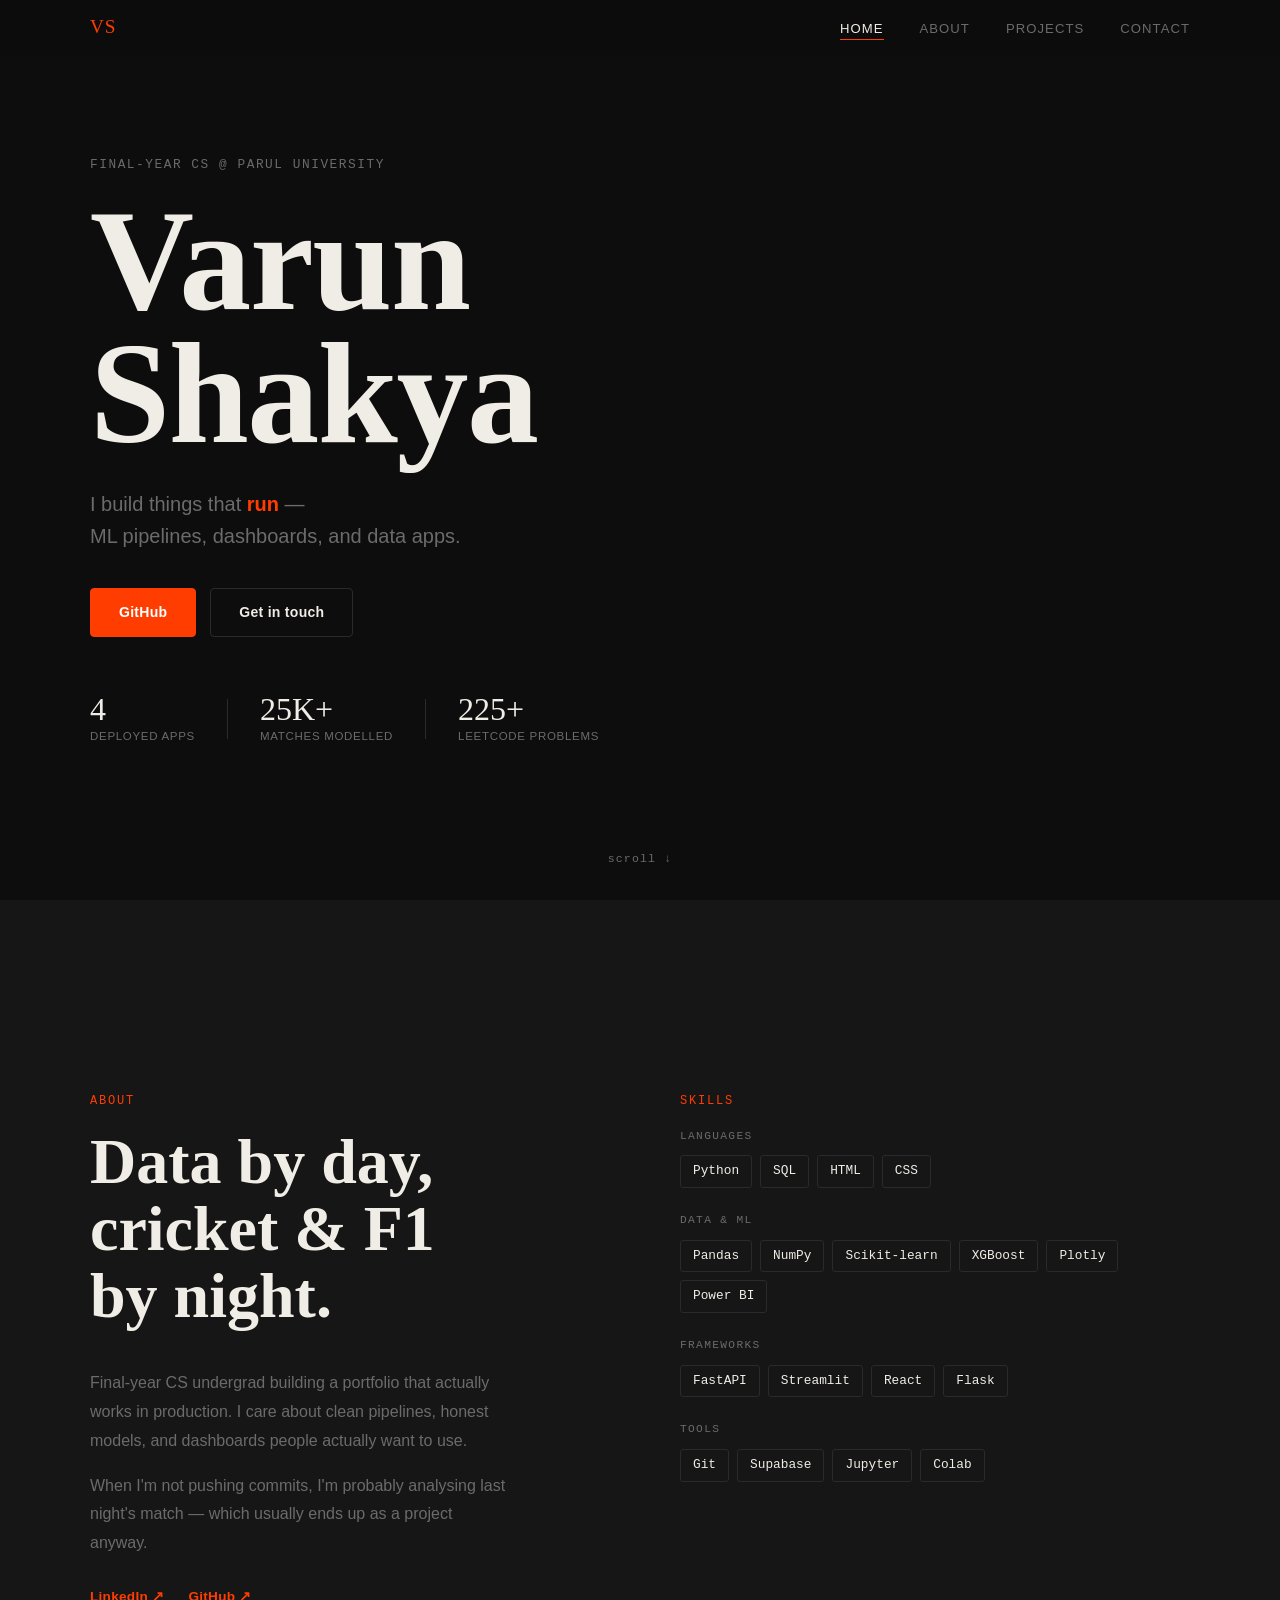
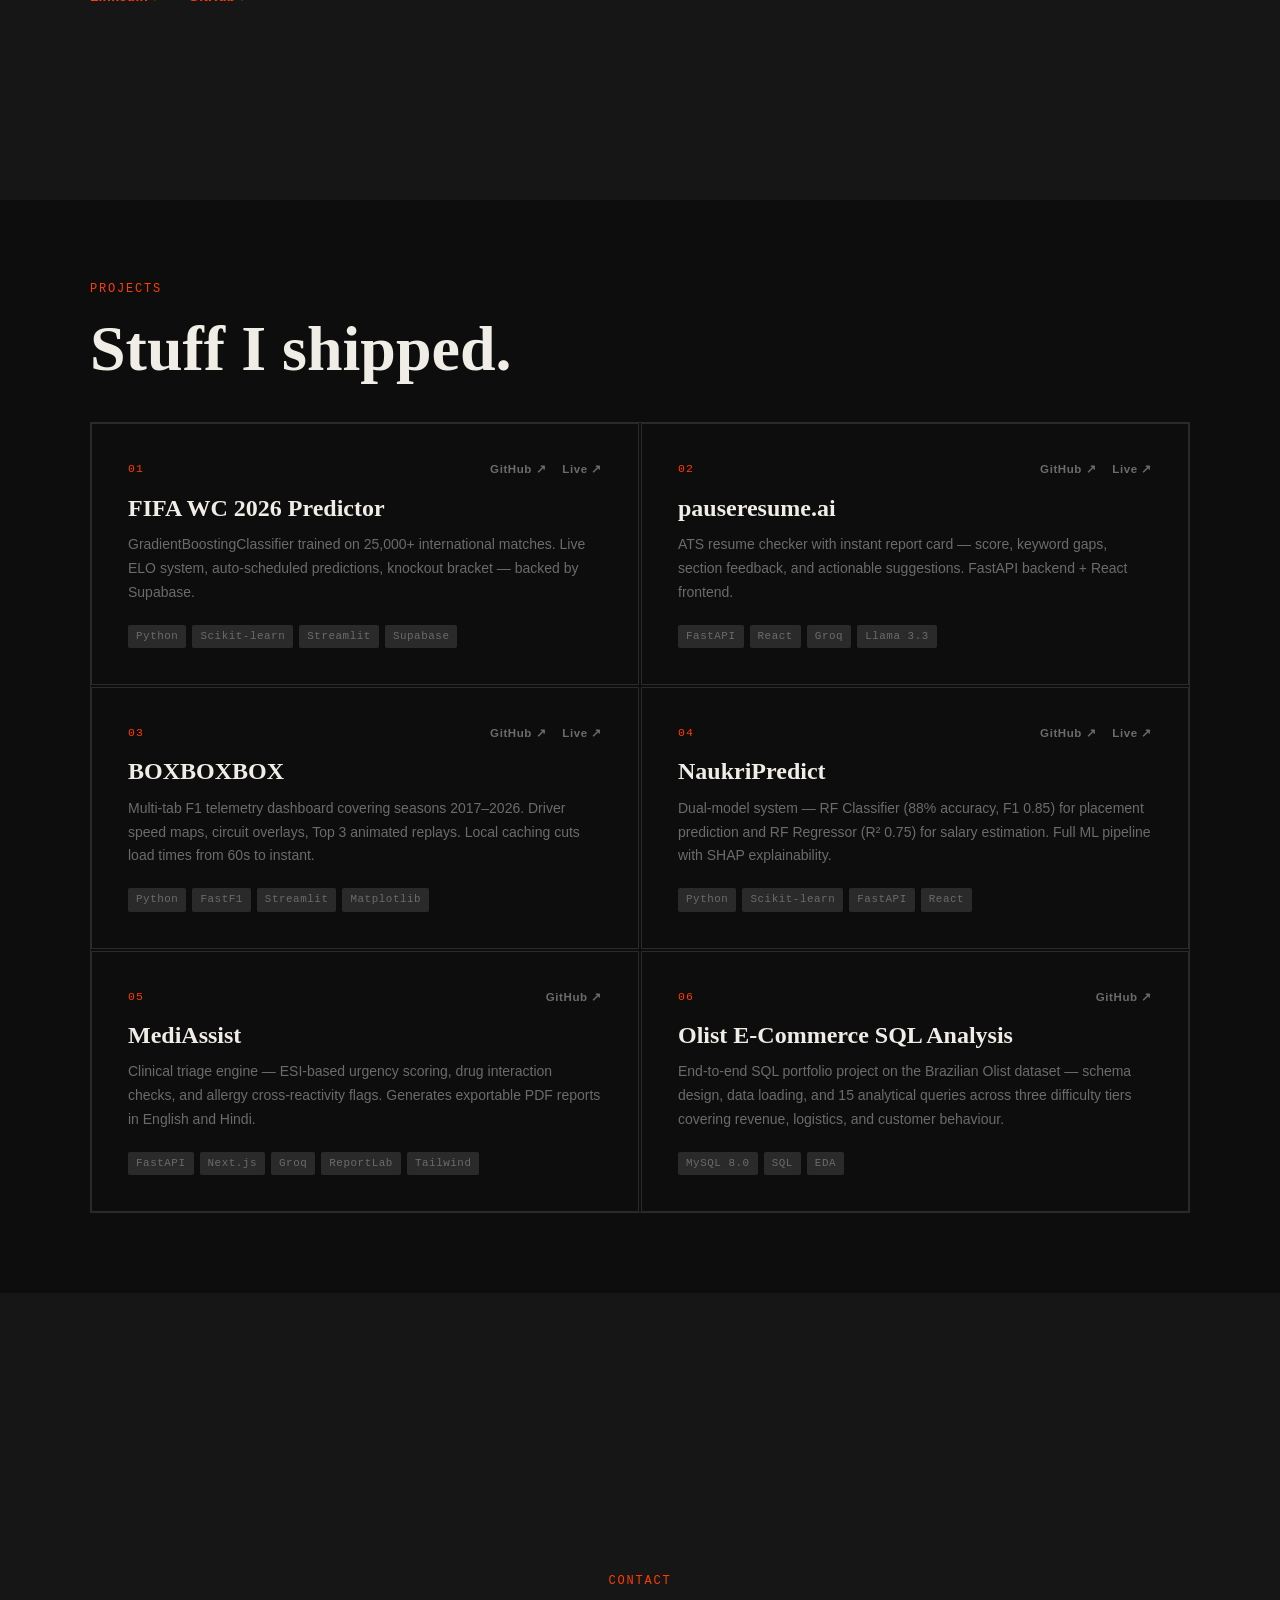
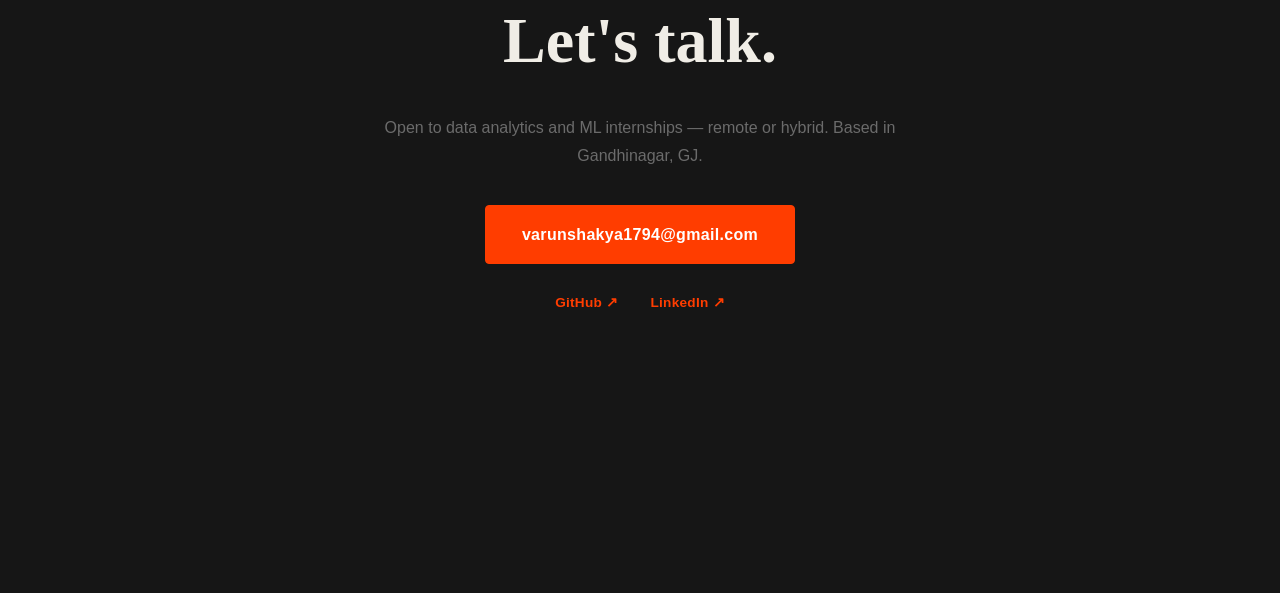
==== commit 656a4976: "Update index.html" ====
--- a/index.html
+++ b/index.html
@@ -202,6 +202,40 @@
           </div>
         </div>
 
+        <div class="project-card">
+          <div class="project-meta">
+            <span class="project-num">05</span>
+            <div class="project-links">
+              <a href="https://github.com/vrunstar/medAssist" target="_blank">GitHub ↗</a>
+            </div>
+          </div>
+          <h3 class="project-title">MediAssist</h3>
+          <p class="project-desc">Clinical triage engine — ESI-based urgency scoring, drug interaction checks, and allergy cross-reactivity flags. Generates exportable PDF reports in English and Hindi.</p>
+          <div class="project-stack">
+            <span class="stack-tag">FastAPI</span>
+            <span class="stack-tag">Next.js</span>
+            <span class="stack-tag">Groq</span>
+            <span class="stack-tag">ReportLab</span>
+            <span class="stack-tag">Tailwind</span>
+          </div>
+        </div>
+
+        <div class="project-card">
+          <div class="project-meta">
+            <span class="project-num">06</span>
+            <div class="project-links">
+              <a href="https://github.com/vrunstar/olist_sql_analysis" target="_blank">GitHub ↗</a>
+            </div>
+          </div>
+          <h3 class="project-title">Olist E-Commerce SQL Analysis</h3>
+          <p class="project-desc">End-to-end SQL portfolio project on the Brazilian Olist dataset — schema design, data loading, and 15 analytical queries across three difficulty tiers covering revenue, logistics, and customer behaviour.</p>
+          <div class="project-stack">
+            <span class="stack-tag">MySQL 8.0</span>
+            <span class="stack-tag">SQL</span>
+            <span class="stack-tag">EDA</span>
+          </div>
+        </div>
+
       </div>
     </div>
   </section>
--- a/style.css
+++ b/style.css
@@ -0,0 +1,479 @@
+/* ── RESET & TOKENS ── */
+*, *::before, *::after { box-sizing: border-box; margin: 0; padding: 0; }
+
+:root {
+  --bg:         #0D0D0D;
+  --surface:    #161616;
+  --border:     #2a2a2a;
+  --text:       #F0EDE6;
+  --muted:      #6b6b6b;
+  --accent:     #FF3D00;
+  --accent-dim: rgba(255, 61, 0, 0.12);
+  --font-display: 'Rozha One', serif;
+  --font-body:    'Inter', sans-serif;
+  --font-mono:    'JetBrains Mono', monospace;
+}
+
+html { scroll-behavior: smooth; }
+
+body {
+  background: var(--bg);
+  color: var(--text);
+  font-family: var(--font-body);
+  font-size: 16px;
+  line-height: 1.6;
+  -webkit-font-smoothing: antialiased;
+  overflow-x: hidden;
+}
+
+a { color: inherit; text-decoration: none; }
+
+/* ── NAVBAR ── */
+#navbar {
+  position: fixed;
+  top: 0;
+  left: 0;
+  right: 0;
+  z-index: 100;
+  padding: 0 40px;
+  height: 56px;
+  display: flex;
+  align-items: center;
+  background: rgba(13, 13, 13, 0.85);
+  backdrop-filter: blur(12px);
+  border-bottom: 1px solid transparent;
+  transition: border-color 0.3s;
+}
+
+#navbar.scrolled {
+  border-color: var(--border);
+}
+
+.nav-inner {
+  width: 100%;
+  max-width: 1100px;
+  margin: 0 auto;
+  display: flex;
+  align-items: center;
+  justify-content: space-between;
+}
+
+.nav-logo {
+  font-family: var(--font-display);
+  font-size: 1.2rem;
+  color: var(--accent);
+  letter-spacing: 0.05em;
+}
+
+.nav-links {
+  list-style: none;
+  display: flex;
+  gap: 36px;
+}
+
+.nav-links a {
+  font-size: 0.82rem;
+  font-weight: 500;
+  color: var(--muted);
+  letter-spacing: 0.08em;
+  text-transform: uppercase;
+  transition: color 0.2s;
+  position: relative;
+}
+
+.nav-links a::after {
+  content: '';
+  position: absolute;
+  bottom: -4px;
+  left: 0;
+  right: 0;
+  height: 1px;
+  background: var(--accent);
+  transform: scaleX(0);
+  transition: transform 0.2s;
+}
+
+.nav-links a.active,
+.nav-links a:hover { color: var(--text); }
+
+.nav-links a.active::after { transform: scaleX(1); }
+
+/* ── SECTIONS ── */
+.section {
+  min-height: 100vh;
+  display: flex;
+  flex-direction: column;
+  justify-content: center;
+  padding: 80px 40px;
+  position: relative;
+}
+
+.section-tag {
+  font-family: var(--font-mono);
+  font-size: 0.75rem;
+  color: var(--accent);
+  letter-spacing: 0.15em;
+  text-transform: uppercase;
+  margin-bottom: 16px;
+}
+
+.section-title {
+  font-family: var(--font-display);
+  font-size: clamp(2.4rem, 5vw, 4rem);
+  line-height: 1.05;
+  color: var(--text);
+  margin-bottom: 40px;
+}
+
+/* ── HERO ── */
+#hero { justify-content: center; }
+
+.hero-inner {
+  max-width: 1100px;
+  margin: 0 auto;
+  width: 100%;
+}
+
+.hero-eyebrow {
+  font-family: var(--font-mono);
+  font-size: 0.8rem;
+  color: var(--muted);
+  letter-spacing: 0.12em;
+  text-transform: uppercase;
+  margin-bottom: 20px;
+}
+
+.hero-name {
+  font-family: var(--font-display);
+  font-size: clamp(4rem, 12vw, 9rem);
+  line-height: 0.92;
+  color: var(--text);
+  margin-bottom: 28px;
+  letter-spacing: -0.01em;
+}
+
+.hero-line {
+  font-size: clamp(1rem, 2vw, 1.25rem);
+  color: var(--muted);
+  line-height: 1.6;
+  margin-bottom: 36px;
+  max-width: 420px;
+}
+
+.hero-line em {
+  color: var(--accent);
+  font-style: normal;
+  font-weight: 600;
+}
+
+.hero-cta {
+  display: flex;
+  gap: 14px;
+  margin-bottom: 56px;
+  flex-wrap: wrap;
+}
+
+/* ── BUTTONS ── */
+.btn {
+  display: inline-flex;
+  align-items: center;
+  padding: 12px 28px;
+  border-radius: 4px;
+  font-size: 0.875rem;
+  font-weight: 600;
+  font-family: var(--font-body);
+  letter-spacing: 0.02em;
+  transition: all 0.2s;
+  cursor: pointer;
+}
+
+.btn-primary {
+  background: var(--accent);
+  color: #fff;
+  border: 1px solid var(--accent);
+}
+
+.btn-primary:hover {
+  background: transparent;
+  color: var(--accent);
+}
+
+.btn-ghost {
+  background: transparent;
+  color: var(--text);
+  border: 1px solid var(--border);
+}
+
+.btn-ghost:hover {
+  border-color: var(--text);
+}
+
+.btn-large {
+  padding: 16px 36px;
+  font-size: 1rem;
+}
+
+/* ── HERO STATS ── */
+.hero-stats {
+  display: flex;
+  align-items: center;
+  gap: 32px;
+  flex-wrap: wrap;
+}
+
+.stat {
+  display: flex;
+  flex-direction: column;
+  gap: 2px;
+}
+
+.stat-num {
+  font-family: var(--font-display);
+  font-size: 2rem;
+  color: var(--text);
+  line-height: 1;
+}
+
+.stat-label {
+  font-size: 0.72rem;
+  color: var(--muted);
+  letter-spacing: 0.06em;
+  text-transform: uppercase;
+}
+
+.stat-divider {
+  width: 1px;
+  height: 40px;
+  background: var(--border);
+}
+
+.hero-scroll-hint {
+  position: absolute;
+  bottom: 32px;
+  left: 50%;
+  transform: translateX(-50%);
+  font-size: 0.72rem;
+  color: var(--muted);
+  letter-spacing: 0.1em;
+  font-family: var(--font-mono);
+  animation: pulse 2.5s ease-in-out infinite;
+}
+
+@keyframes pulse {
+  0%, 100% { opacity: 0.4; }
+  50%       { opacity: 1; }
+}
+
+/* ── ABOUT ── */
+#about { background: var(--surface); }
+
+.about-inner {
+  max-width: 1100px;
+  margin: 0 auto;
+  width: 100%;
+  display: grid;
+  grid-template-columns: 1fr 1fr;
+  gap: 80px;
+  align-items: start;
+}
+
+.about-bio {
+  font-size: 1rem;
+  color: var(--muted);
+  line-height: 1.8;
+  margin-bottom: 16px;
+  max-width: 420px;
+}
+
+.about-links {
+  display: flex;
+  gap: 24px;
+  margin-top: 28px;
+}
+
+.text-link {
+  font-size: 0.85rem;
+  font-weight: 600;
+  color: var(--accent);
+  letter-spacing: 0.02em;
+  transition: opacity 0.2s;
+}
+
+.text-link:hover { opacity: 0.7; }
+
+/* ── SKILLS ── */
+.skills-grid {
+  display: flex;
+  flex-direction: column;
+  gap: 24px;
+}
+
+.skill-category {
+  font-family: var(--font-mono);
+  font-size: 0.7rem;
+  color: var(--muted);
+  letter-spacing: 0.12em;
+  text-transform: uppercase;
+  margin-bottom: 10px;
+}
+
+.skill-tags {
+  display: flex;
+  flex-wrap: wrap;
+  gap: 8px;
+}
+
+.tag {
+  padding: 5px 12px;
+  border: 1px solid var(--border);
+  border-radius: 3px;
+  font-size: 0.8rem;
+  color: var(--text);
+  font-family: var(--font-mono);
+  transition: border-color 0.2s, color 0.2s;
+}
+
+.tag:hover {
+  border-color: var(--accent);
+  color: var(--accent);
+}
+
+/* ── PROJECTS ── */
+#projects { background: var(--bg); }
+
+.projects-inner {
+  max-width: 1100px;
+  margin: 0 auto;
+  width: 100%;
+}
+
+.projects-grid {
+  display: grid;
+  grid-template-columns: 1fr 1fr;
+  gap: 2px;
+  border: 1px solid var(--border);
+}
+
+.project-card {
+  padding: 36px;
+  border: 1px solid var(--border);
+  transition: background 0.2s;
+  display: flex;
+  flex-direction: column;
+  gap: 12px;
+}
+
+.project-card:hover {
+  background: var(--accent-dim);
+}
+
+.project-meta {
+  display: flex;
+  justify-content: space-between;
+  align-items: center;
+  margin-bottom: 4px;
+}
+
+.project-num {
+  font-family: var(--font-mono);
+  font-size: 0.72rem;
+  color: var(--accent);
+  letter-spacing: 0.1em;
+}
+
+.project-links {
+  display: flex;
+  gap: 16px;
+}
+
+.project-links a {
+  font-size: 0.72rem;
+  font-weight: 600;
+  color: var(--muted);
+  letter-spacing: 0.05em;
+  transition: color 0.2s;
+}
+
+.project-links a:hover { color: var(--text); }
+
+.project-title {
+  font-family: var(--font-display);
+  font-size: 1.5rem;
+  color: var(--text);
+  line-height: 1.1;
+}
+
+.project-desc {
+  font-size: 0.875rem;
+  color: var(--muted);
+  line-height: 1.7;
+  flex: 1;
+}
+
+.project-stack {
+  display: flex;
+  flex-wrap: wrap;
+  gap: 6px;
+  margin-top: 8px;
+}
+
+.stack-tag {
+  padding: 3px 8px;
+  background: var(--border);
+  border-radius: 2px;
+  font-family: var(--font-mono);
+  font-size: 0.68rem;
+  color: var(--muted);
+  letter-spacing: 0.05em;
+}
+
+/* ── CONTACT ── */
+#contact {
+  background: var(--surface);
+  align-items: center;
+  text-align: center;
+}
+
+.contact-inner {
+  display: flex;
+  flex-direction: column;
+  align-items: center;
+  max-width: 600px;
+  margin: 0 auto;
+}
+
+.contact-sub {
+  font-size: 1rem;
+  color: var(--muted);
+  margin-bottom: 36px;
+  line-height: 1.7;
+}
+
+.contact-links {
+  display: flex;
+  gap: 32px;
+  margin-top: 28px;
+}
+
+/* ── SCROLL REVEAL ── */
+.reveal {
+  opacity: 0;
+  transform: translateY(24px);
+  transition: opacity 0.6s ease, transform 0.6s ease;
+}
+
+.reveal.visible {
+  opacity: 1;
+  transform: none;
+}
+
+/* ── RESPONSIVE ── */
+@media (max-width: 768px) {
+  .section { padding: 80px 24px; }
+  #navbar { padding: 0 24px; }
+  .nav-links { gap: 20px; }
+  .about-inner { grid-template-columns: 1fr; gap: 48px; }
+  .projects-grid { grid-template-columns: 1fr; }
+  .hero-stats { gap: 20px; }
+  .stat-divider { display: none; }
+}
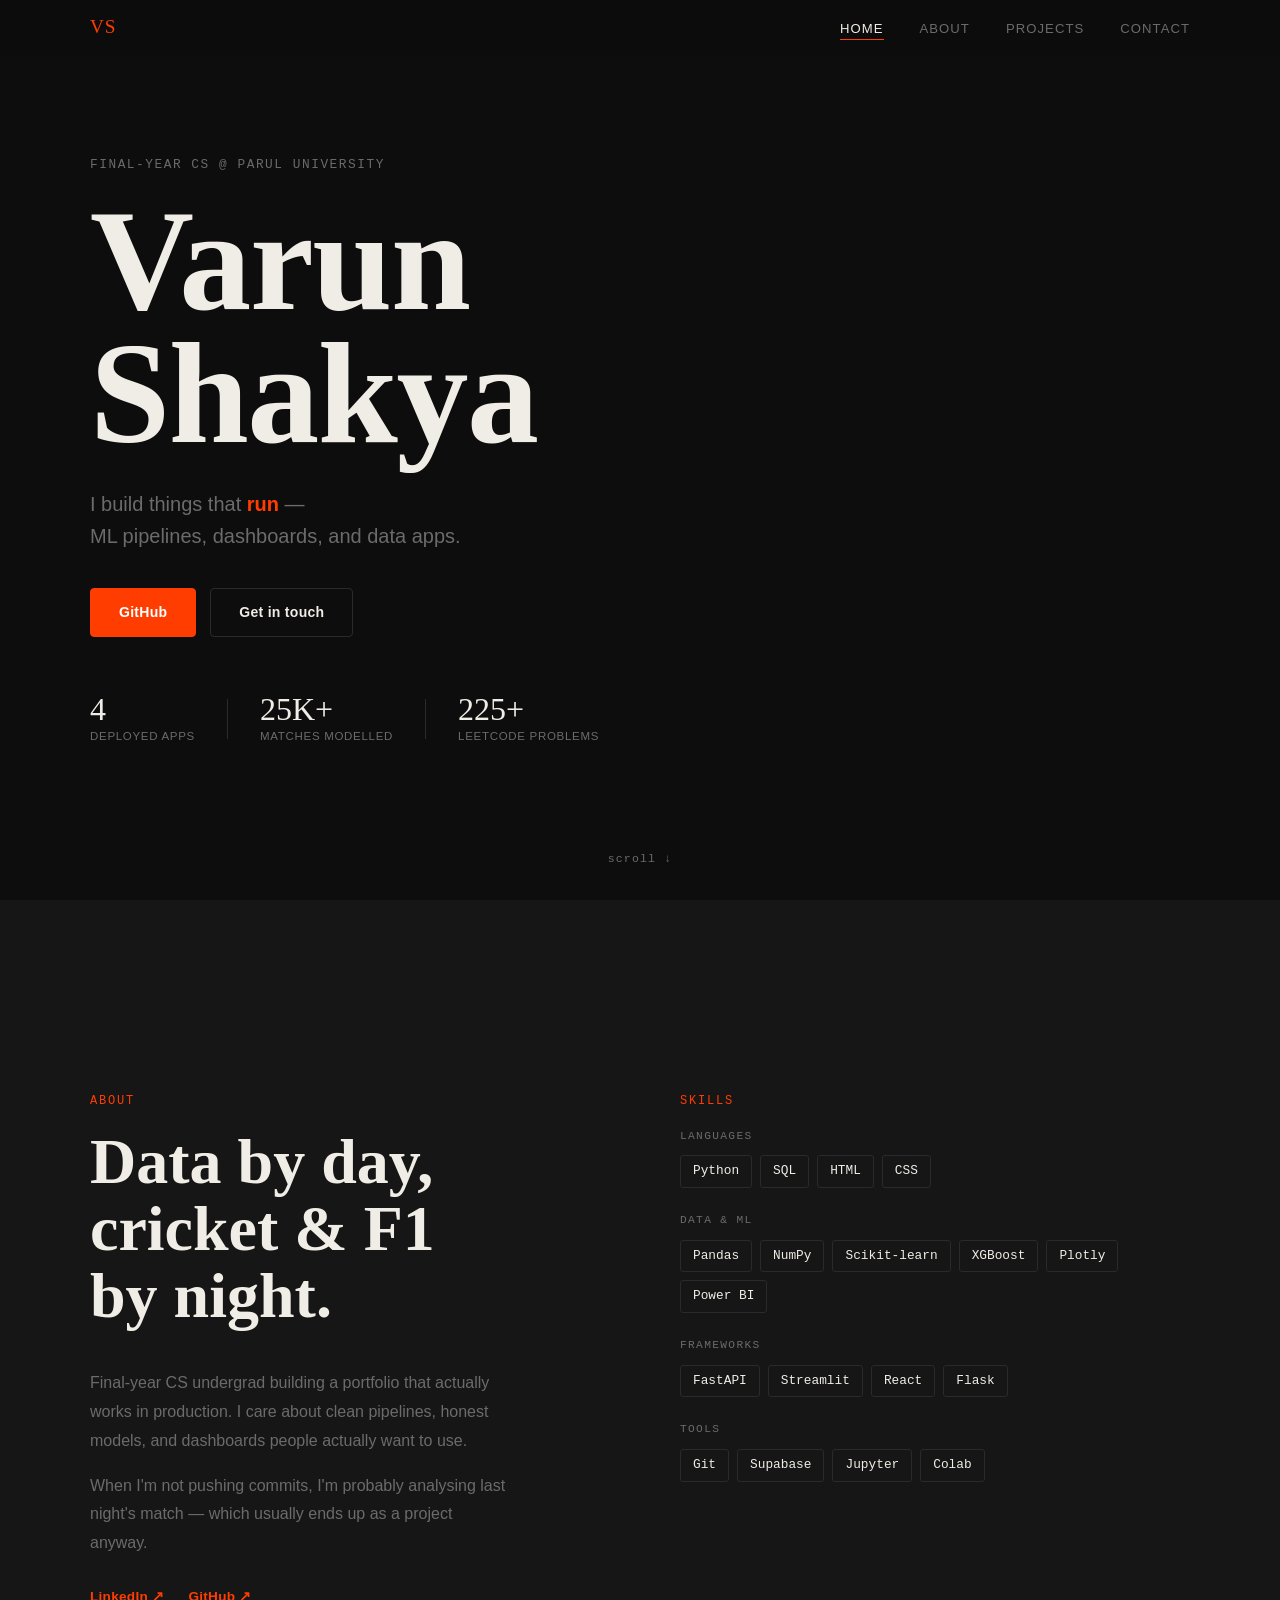
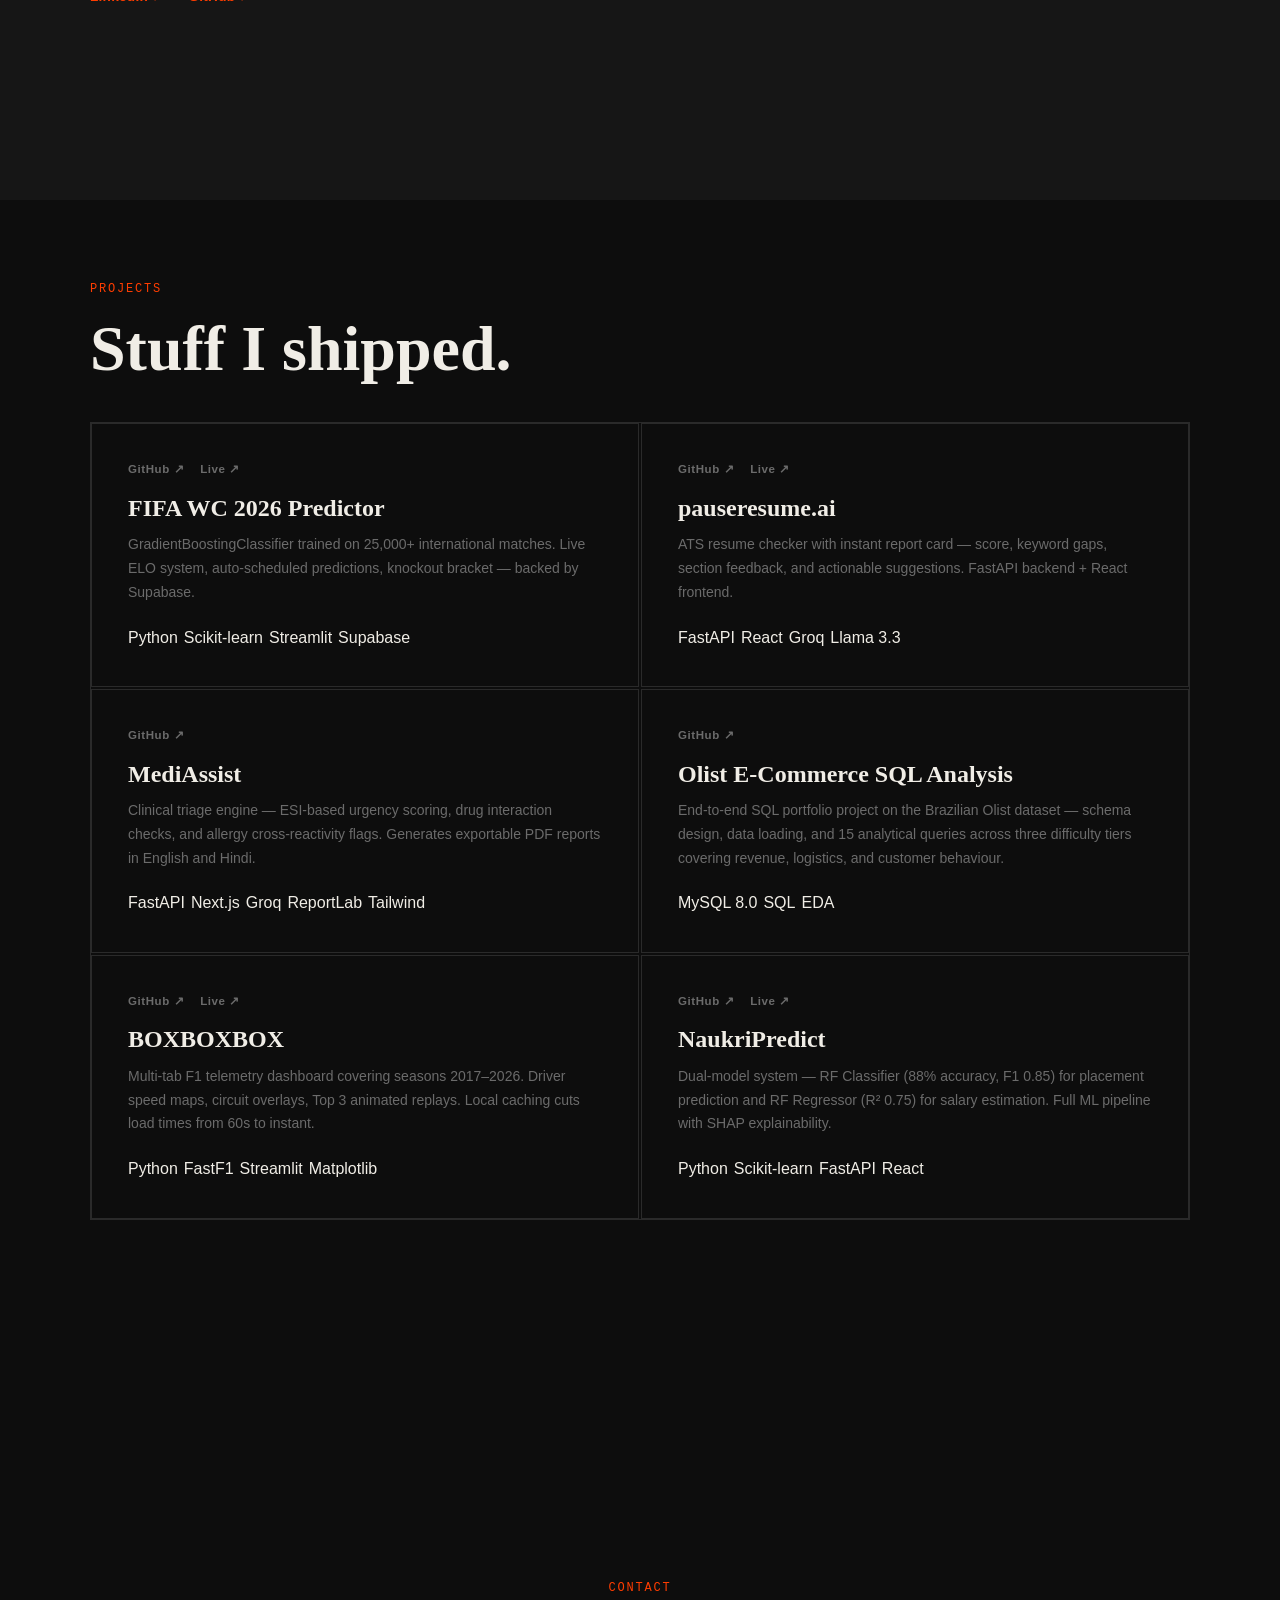
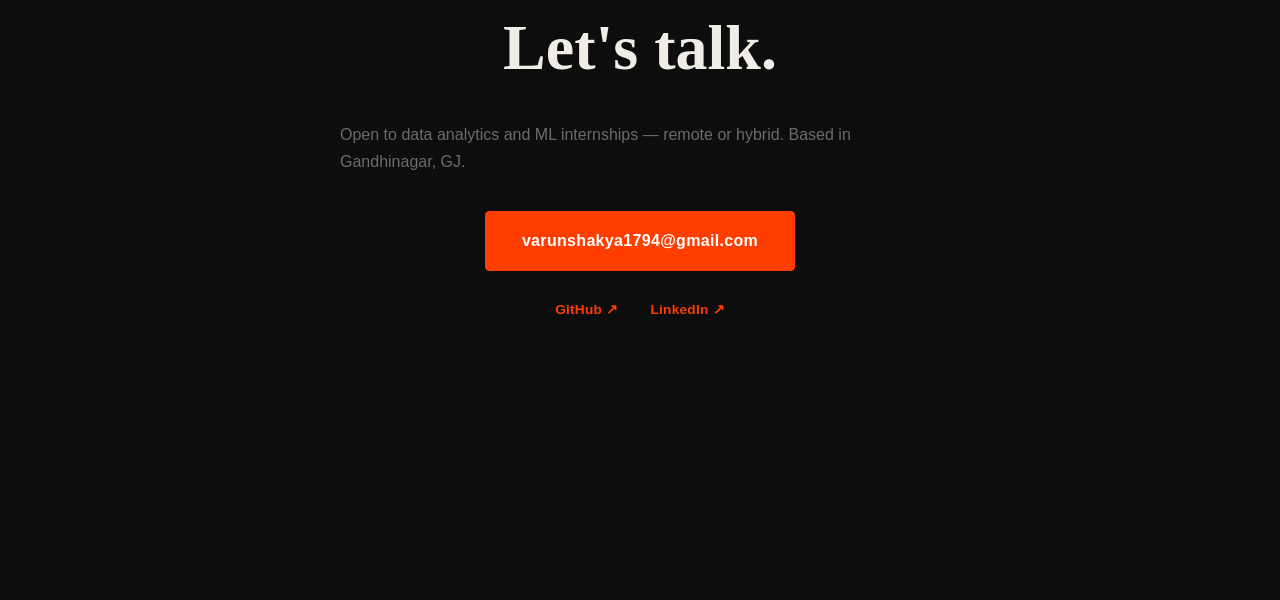
==== commit 7442821d: "Update index.html" ====
--- a/index.html
+++ b/index.html
@@ -132,7 +132,7 @@
 
         <div class="project-card">
           <div class="project-meta">
-            <span class="project-num">01</span>
+            
             <div class="project-links">
               <a href="https://github.com/vrunstar/wc-predictor" target="_blank">GitHub ↗</a>
               <a href="#" target="_blank">Live ↗</a>
@@ -150,7 +150,7 @@
 
         <div class="project-card">
           <div class="project-meta">
-            <span class="project-num">02</span>
+            
             <div class="project-links">
               <a href="https://github.com/vrunstar/ats_resume_optimizer" target="_blank">GitHub ↗</a>
               <a href="https://pauseresume.vercel.app" target="_blank">Live ↗</a>
@@ -168,43 +168,7 @@
 
         <div class="project-card">
           <div class="project-meta">
-            <span class="project-num">03</span>
-            <div class="project-links">
-              <a href="https://github.com/vrunstar/f1_maps" target="_blank">GitHub ↗</a>
-              <a href="#" target="_blank">Live ↗</a>
-            </div>
-          </div>
-          <h3 class="project-title">BOXBOXBOX</h3>
-          <p class="project-desc">Multi-tab F1 telemetry dashboard covering seasons 2017–2026. Driver speed maps, circuit overlays, Top 3 animated replays. Local caching cuts load times from 60s to instant.</p>
-          <div class="project-stack">
-            <span class="stack-tag">Python</span>
-            <span class="stack-tag">FastF1</span>
-            <span class="stack-tag">Streamlit</span>
-            <span class="stack-tag">Matplotlib</span>
-          </div>
-        </div>
-
-        <div class="project-card">
-          <div class="project-meta">
-            <span class="project-num">04</span>
-            <div class="project-links">
-              <a href="https://github.com/vrunstar" target="_blank">GitHub ↗</a>
-              <a href="#" target="_blank">Live ↗</a>
-            </div>
-          </div>
-          <h3 class="project-title">NaukriPredict</h3>
-          <p class="project-desc">Dual-model system — RF Classifier (88% accuracy, F1 0.85) for placement prediction and RF Regressor (R² 0.75) for salary estimation. Full ML pipeline with SHAP explainability.</p>
-          <div class="project-stack">
-            <span class="stack-tag">Python</span>
-            <span class="stack-tag">Scikit-learn</span>
-            <span class="stack-tag">FastAPI</span>
-            <span class="stack-tag">React</span>
-          </div>
-        </div>
-
-        <div class="project-card">
-          <div class="project-meta">
-            <span class="project-num">05</span>
+            
             <div class="project-links">
               <a href="https://github.com/vrunstar/medAssist" target="_blank">GitHub ↗</a>
             </div>
@@ -222,7 +186,7 @@
 
         <div class="project-card">
           <div class="project-meta">
-            <span class="project-num">06</span>
+            
             <div class="project-links">
               <a href="https://github.com/vrunstar/olist_sql_analysis" target="_blank">GitHub ↗</a>
             </div>
@@ -233,6 +197,42 @@
             <span class="stack-tag">MySQL 8.0</span>
             <span class="stack-tag">SQL</span>
             <span class="stack-tag">EDA</span>
+          </div>
+        </div>
+
+        <div class="project-card">
+          <div class="project-meta">
+            
+            <div class="project-links">
+              <a href="https://github.com/vrunstar/f1_maps" target="_blank">GitHub ↗</a>
+              <a href="#" target="_blank">Live ↗</a>
+            </div>
+          </div>
+          <h3 class="project-title">BOXBOXBOX</h3>
+          <p class="project-desc">Multi-tab F1 telemetry dashboard covering seasons 2017–2026. Driver speed maps, circuit overlays, Top 3 animated replays. Local caching cuts load times from 60s to instant.</p>
+          <div class="project-stack">
+            <span class="stack-tag">Python</span>
+            <span class="stack-tag">FastF1</span>
+            <span class="stack-tag">Streamlit</span>
+            <span class="stack-tag">Matplotlib</span>
+          </div>
+        </div>
+
+        <div class="project-card">
+          <div class="project-meta">
+            
+            <div class="project-links">
+              <a href="https://github.com/vrunstar" target="_blank">GitHub ↗</a>
+              <a href="#" target="_blank">Live ↗</a>
+            </div>
+          </div>
+          <h3 class="project-title">NaukriPredict</h3>
+          <p class="project-desc">Dual-model system — RF Classifier (88% accuracy, F1 0.85) for placement prediction and RF Regressor (R² 0.75) for salary estimation. Full ML pipeline with SHAP explainability.</p>
+          <div class="project-stack">
+            <span class="stack-tag">Python</span>
+            <span class="stack-tag">Scikit-learn</span>
+            <span class="stack-tag">FastAPI</span>
+            <span class="stack-tag">React</span>
           </div>
         </div>
 
--- a/style.css
+++ b/style.css
@@ -417,7 +417,10 @@
   margin-top: 8px;
 }
 
-.stack-tag {
+.project-card:last-child:nth-child(odd) {
+  grid-column: 1 / -1;
+  max-width: 50%;
+}
   padding: 3px 8px;
   background: var(--border);
   border-radius: 2px;
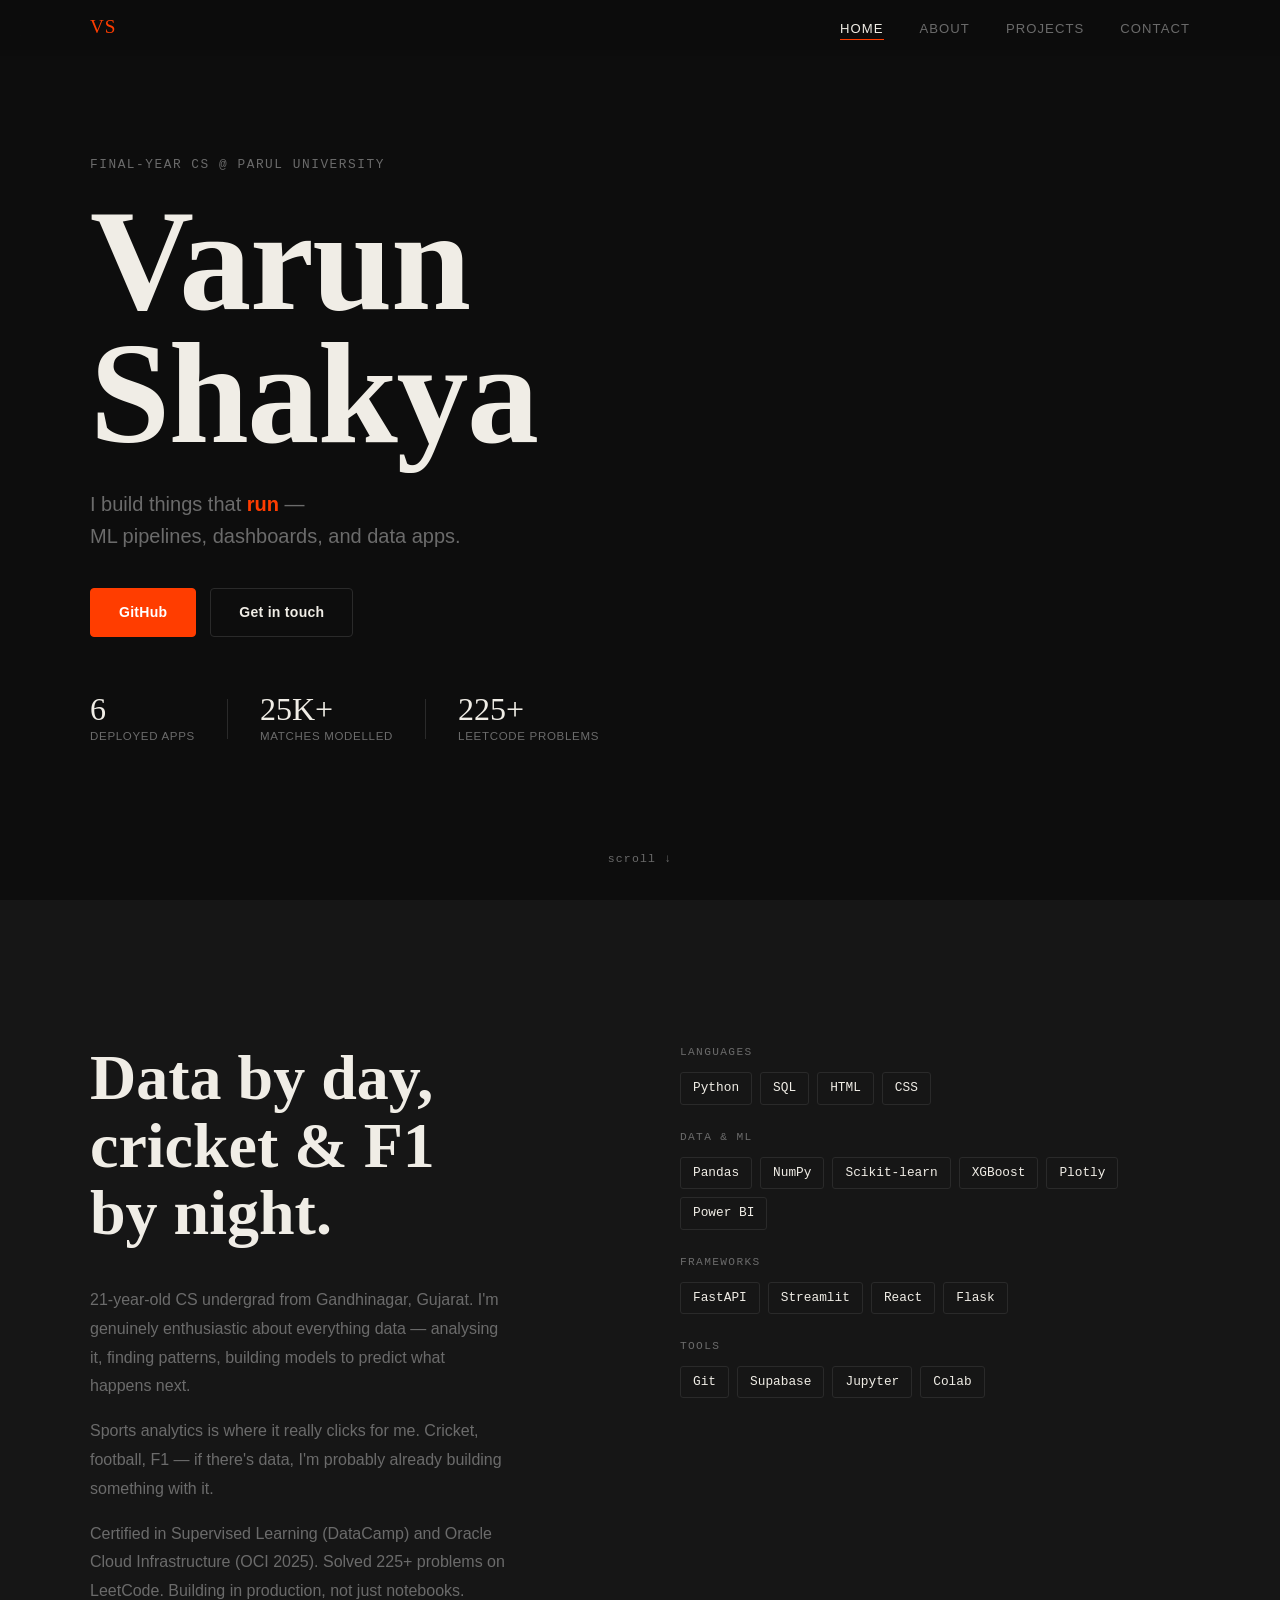
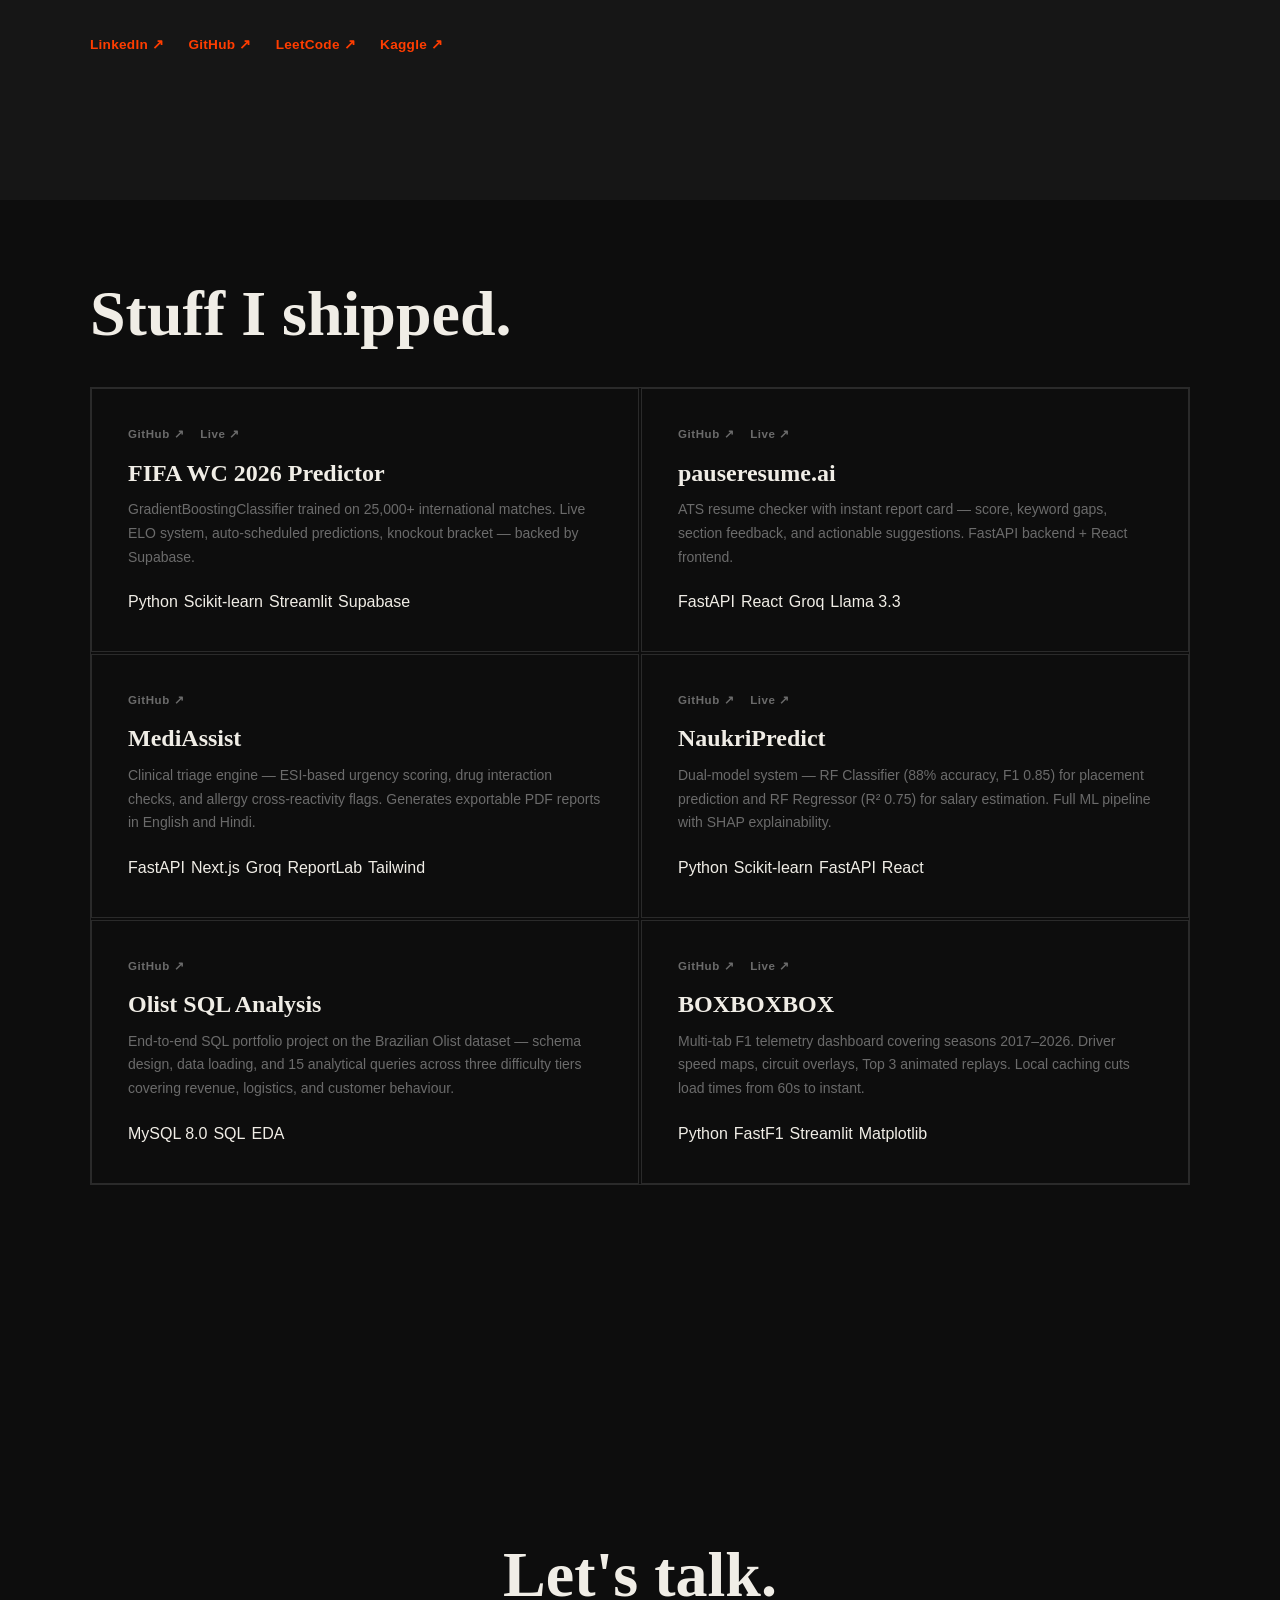
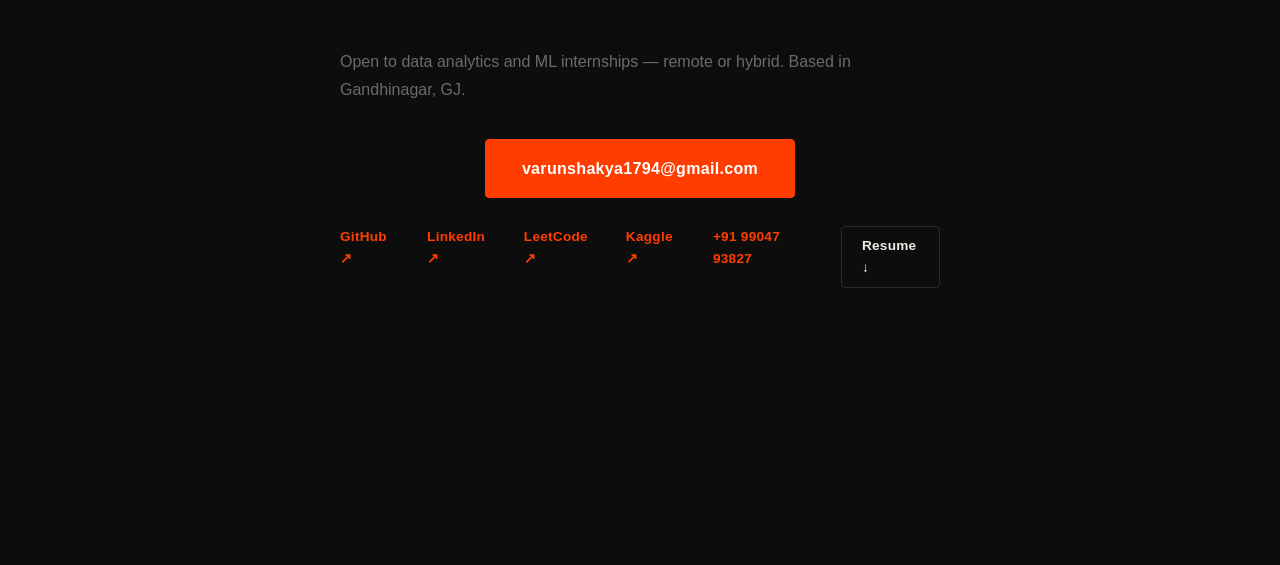
==== commit 2f105a1d: "Update index.html" ====
--- a/index.html
+++ b/index.html
@@ -39,7 +39,7 @@
       </div>
       <div class="hero-stats">
         <div class="stat">
-          <span class="stat-num">4</span>
+          <span class="stat-num">6</span>
           <span class="stat-label">Deployed apps</span>
         </div>
         <div class="stat-divider"></div>
@@ -61,23 +61,25 @@
   <section id="about" class="section">
     <div class="about-inner">
       <div class="about-left">
-        <p class="section-tag">About</p>
         <h2 class="section-title">Data by day,<br>cricket & F1<br>by night.</h2>
         <p class="about-bio">
-          Final-year CS undergrad building a portfolio that actually works in production.
-          I care about clean pipelines, honest models, and dashboards people actually want to use.
+          21-year-old CS undergrad from Gandhinagar, Gujarat. I'm genuinely enthusiastic about everything data — analysing it, finding patterns, building models to predict what happens next.
         </p>
         <p class="about-bio">
-          When I'm not pushing commits, I'm probably analysing last night's match — which usually ends up as a project anyway.
+          Sports analytics is where it really clicks for me. Cricket, football, F1 — if there's data, I'm probably already building something with it.
+        </p>
+        <p class="about-bio">
+          Certified in Supervised Learning (DataCamp) and Oracle Cloud Infrastructure (OCI 2025). Solved 225+ problems on LeetCode. Building in production, not just notebooks.
         </p>
         <div class="about-links">
-          <a href="https://linkedin.com/in/varunshakya" target="_blank" class="text-link">LinkedIn ↗</a>
+          <a href="https://linkedin.com/in/varoooooom" target="_blank" class="text-link">LinkedIn ↗</a>
           <a href="https://github.com/vrunstar" target="_blank" class="text-link">GitHub ↗</a>
+          <a href="https://leetcode.com/vrunstar" target="_blank" class="text-link">LeetCode ↗</a>
+          <a href="https://kaggle.com/vrunstar" target="_blank" class="text-link">Kaggle ↗</a>
         </div>
       </div>
 
       <div class="about-right">
-        <p class="section-tag">Skills</p>
         <div class="skills-grid">
           <div class="skill-group">
             <p class="skill-category">Languages</p>
@@ -125,14 +127,12 @@
   <!-- ── PROJECTS ── -->
   <section id="projects" class="section">
     <div class="projects-inner">
-      <p class="section-tag">Projects</p>
       <h2 class="section-title">Stuff I shipped.</h2>
 
       <div class="projects-grid">
 
         <div class="project-card">
           <div class="project-meta">
-            
             <div class="project-links">
               <a href="https://github.com/vrunstar/wc-predictor" target="_blank">GitHub ↗</a>
               <a href="#" target="_blank">Live ↗</a>
@@ -150,7 +150,6 @@
 
         <div class="project-card">
           <div class="project-meta">
-            
             <div class="project-links">
               <a href="https://github.com/vrunstar/ats_resume_optimizer" target="_blank">GitHub ↗</a>
               <a href="https://pauseresume.vercel.app" target="_blank">Live ↗</a>
@@ -168,7 +167,6 @@
 
         <div class="project-card">
           <div class="project-meta">
-            
             <div class="project-links">
               <a href="https://github.com/vrunstar/medAssist" target="_blank">GitHub ↗</a>
             </div>
@@ -186,12 +184,28 @@
 
         <div class="project-card">
           <div class="project-meta">
-            
+            <div class="project-links">
+              <a href="https://github.com/vrunstar" target="_blank">GitHub ↗</a>
+              <a href="#" target="_blank">Live ↗</a>
+            </div>
+          </div>
+          <h3 class="project-title">NaukriPredict</h3>
+          <p class="project-desc">Dual-model system — RF Classifier (88% accuracy, F1 0.85) for placement prediction and RF Regressor (R² 0.75) for salary estimation. Full ML pipeline with SHAP explainability.</p>
+          <div class="project-stack">
+            <span class="stack-tag">Python</span>
+            <span class="stack-tag">Scikit-learn</span>
+            <span class="stack-tag">FastAPI</span>
+            <span class="stack-tag">React</span>
+          </div>
+        </div>
+
+        <div class="project-card">
+          <div class="project-meta">
             <div class="project-links">
               <a href="https://github.com/vrunstar/olist_sql_analysis" target="_blank">GitHub ↗</a>
             </div>
           </div>
-          <h3 class="project-title">Olist E-Commerce SQL Analysis</h3>
+          <h3 class="project-title">Olist SQL Analysis</h3>
           <p class="project-desc">End-to-end SQL portfolio project on the Brazilian Olist dataset — schema design, data loading, and 15 analytical queries across three difficulty tiers covering revenue, logistics, and customer behaviour.</p>
           <div class="project-stack">
             <span class="stack-tag">MySQL 8.0</span>
@@ -202,7 +216,6 @@
 
         <div class="project-card">
           <div class="project-meta">
-            
             <div class="project-links">
               <a href="https://github.com/vrunstar/f1_maps" target="_blank">GitHub ↗</a>
               <a href="#" target="_blank">Live ↗</a>
@@ -218,24 +231,6 @@
           </div>
         </div>
 
-        <div class="project-card">
-          <div class="project-meta">
-            
-            <div class="project-links">
-              <a href="https://github.com/vrunstar" target="_blank">GitHub ↗</a>
-              <a href="#" target="_blank">Live ↗</a>
-            </div>
-          </div>
-          <h3 class="project-title">NaukriPredict</h3>
-          <p class="project-desc">Dual-model system — RF Classifier (88% accuracy, F1 0.85) for placement prediction and RF Regressor (R² 0.75) for salary estimation. Full ML pipeline with SHAP explainability.</p>
-          <div class="project-stack">
-            <span class="stack-tag">Python</span>
-            <span class="stack-tag">Scikit-learn</span>
-            <span class="stack-tag">FastAPI</span>
-            <span class="stack-tag">React</span>
-          </div>
-        </div>
-
       </div>
     </div>
   </section>
@@ -243,13 +238,16 @@
   <!-- ── CONTACT ── -->
   <section id="contact" class="section">
     <div class="contact-inner">
-      <p class="section-tag">Contact</p>
       <h2 class="section-title">Let's talk.</h2>
       <p class="contact-sub">Open to data analytics and ML internships — remote or hybrid. Based in Gandhinagar, GJ.</p>
       <a href="mailto:varunshakya1794@gmail.com" class="btn btn-primary btn-large">varunshakya1794@gmail.com</a>
       <div class="contact-links">
         <a href="https://github.com/vrunstar" target="_blank" class="text-link">GitHub ↗</a>
-        <a href="https://linkedin.com/in/varunshakya" target="_blank" class="text-link">LinkedIn ↗</a>
+        <a href="https://linkedin.com/in/varoooooom" target="_blank" class="text-link">LinkedIn ↗</a>
+        <a href="https://leetcode.com/vrunstar" target="_blank" class="text-link">LeetCode ↗</a>
+        <a href="https://kaggle.com/vrunstar" target="_blank" class="text-link">Kaggle ↗</a>
+        <a href="tel:+919904793827" class="text-link">+91 99047 93827</a>
+        <a href="VARUN_resume.pdf" target="_blank" class="btn btn-ghost" style="font-size:0.85rem; padding: 8px 20px;">Resume ↓</a>
       </div>
     </div>
   </section>
--- a/style.css
+++ b/style.css
@@ -374,12 +374,7 @@
   margin-bottom: 4px;
 }
 
-.project-num {
-  font-family: var(--font-mono);
-  font-size: 0.72rem;
-  color: var(--accent);
-  letter-spacing: 0.1em;
-}
+
 
 .project-links {
   display: flex;
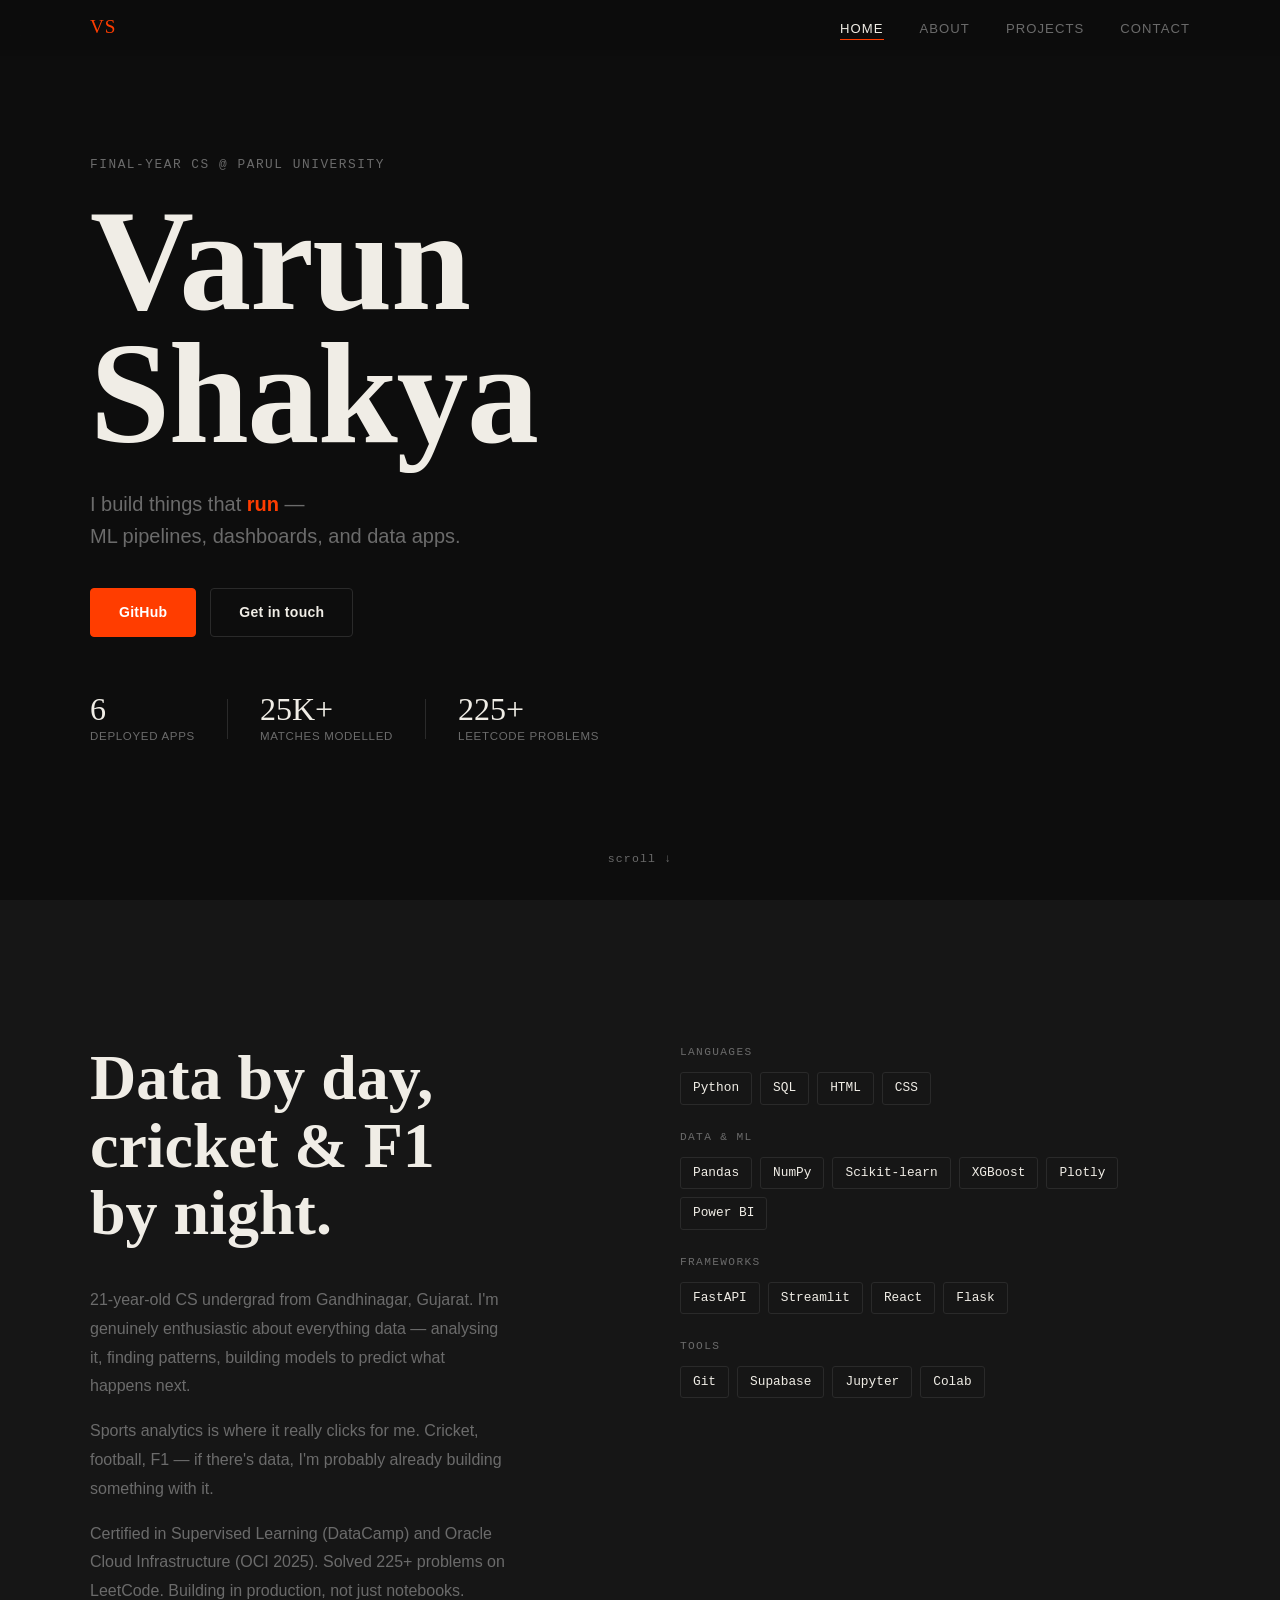
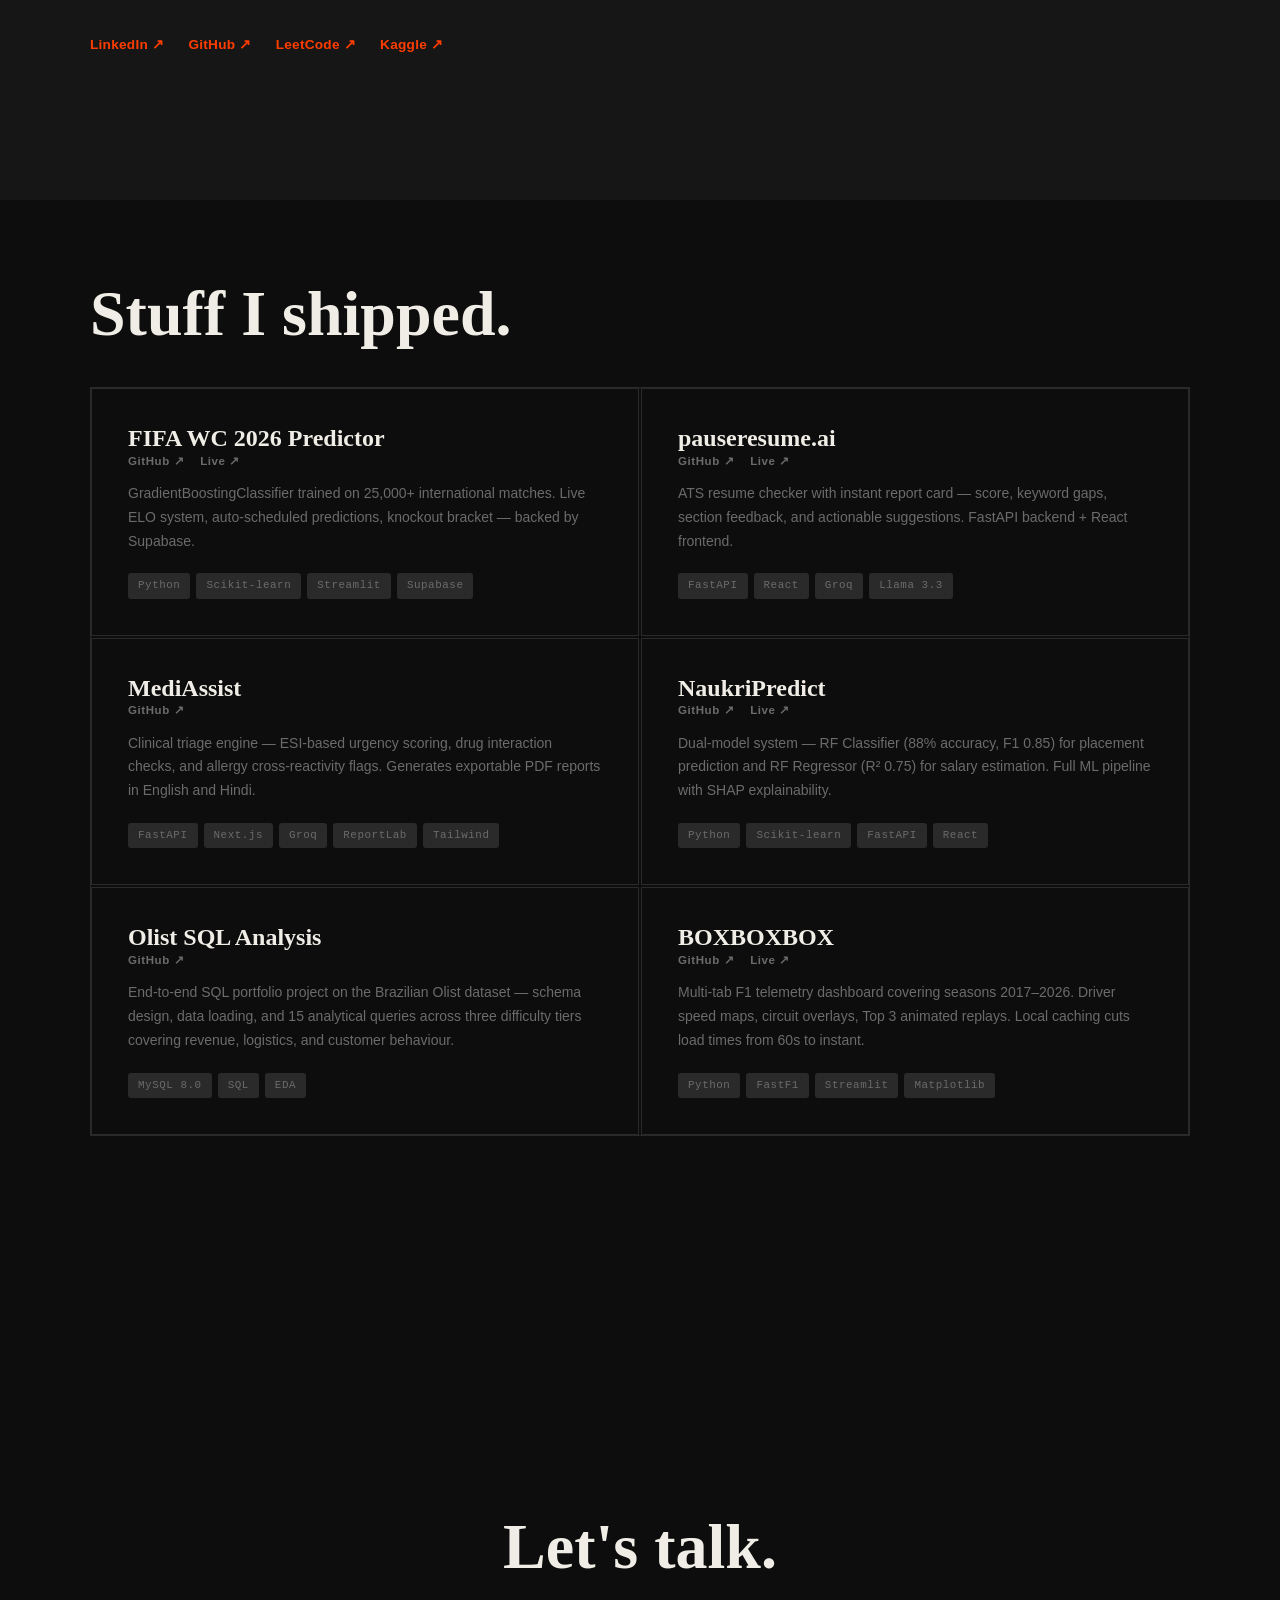
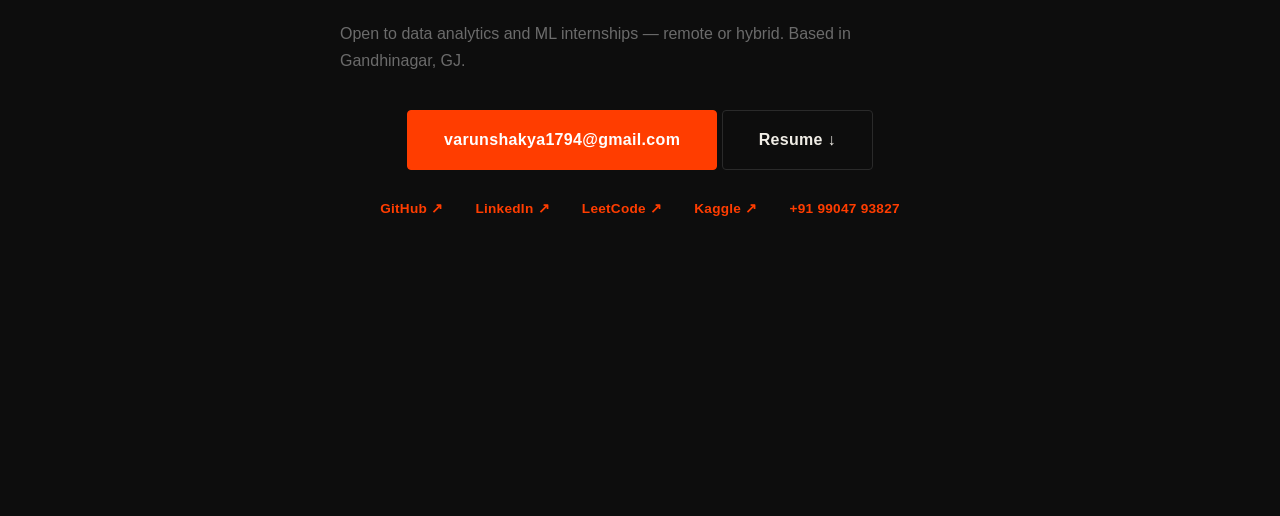
==== commit 5ae3d848: "Update index.html" ====
--- a/index.html
+++ b/index.html
@@ -132,13 +132,13 @@
       <div class="projects-grid">
 
         <div class="project-card">
-          <div class="project-meta">
-            <div class="project-links">
+          <div class="project-header">
+          <h3 class="project-title">FIFA WC 2026 Predictor</h3>
+          <div class="project-links">
               <a href="https://github.com/vrunstar/wc-predictor" target="_blank">GitHub ↗</a>
               <a href="#" target="_blank">Live ↗</a>
             </div>
-          </div>
-          <h3 class="project-title">FIFA WC 2026 Predictor</h3>
+        </div>
           <p class="project-desc">GradientBoostingClassifier trained on 25,000+ international matches. Live ELO system, auto-scheduled predictions, knockout bracket — backed by Supabase.</p>
           <div class="project-stack">
             <span class="stack-tag">Python</span>
@@ -149,13 +149,13 @@
         </div>
 
         <div class="project-card">
-          <div class="project-meta">
-            <div class="project-links">
+          <div class="project-header">
+          <h3 class="project-title">pauseresume.ai</h3>
+          <div class="project-links">
               <a href="https://github.com/vrunstar/ats_resume_optimizer" target="_blank">GitHub ↗</a>
               <a href="https://pauseresume.vercel.app" target="_blank">Live ↗</a>
             </div>
-          </div>
-          <h3 class="project-title">pauseresume.ai</h3>
+        </div>
           <p class="project-desc">ATS resume checker with instant report card — score, keyword gaps, section feedback, and actionable suggestions. FastAPI backend + React frontend.</p>
           <div class="project-stack">
             <span class="stack-tag">FastAPI</span>
@@ -166,12 +166,12 @@
         </div>
 
         <div class="project-card">
-          <div class="project-meta">
-            <div class="project-links">
+          <div class="project-header">
+          <h3 class="project-title">MediAssist</h3>
+          <div class="project-links">
               <a href="https://github.com/vrunstar/medAssist" target="_blank">GitHub ↗</a>
             </div>
-          </div>
-          <h3 class="project-title">MediAssist</h3>
+        </div>
           <p class="project-desc">Clinical triage engine — ESI-based urgency scoring, drug interaction checks, and allergy cross-reactivity flags. Generates exportable PDF reports in English and Hindi.</p>
           <div class="project-stack">
             <span class="stack-tag">FastAPI</span>
@@ -183,13 +183,13 @@
         </div>
 
         <div class="project-card">
-          <div class="project-meta">
-            <div class="project-links">
+          <div class="project-header">
+          <h3 class="project-title">NaukriPredict</h3>
+          <div class="project-links">
               <a href="https://github.com/vrunstar" target="_blank">GitHub ↗</a>
               <a href="#" target="_blank">Live ↗</a>
             </div>
-          </div>
-          <h3 class="project-title">NaukriPredict</h3>
+        </div>
           <p class="project-desc">Dual-model system — RF Classifier (88% accuracy, F1 0.85) for placement prediction and RF Regressor (R² 0.75) for salary estimation. Full ML pipeline with SHAP explainability.</p>
           <div class="project-stack">
             <span class="stack-tag">Python</span>
@@ -200,12 +200,12 @@
         </div>
 
         <div class="project-card">
-          <div class="project-meta">
-            <div class="project-links">
+          <div class="project-header">
+          <h3 class="project-title">Olist SQL Analysis</h3>
+          <div class="project-links">
               <a href="https://github.com/vrunstar/olist_sql_analysis" target="_blank">GitHub ↗</a>
             </div>
-          </div>
-          <h3 class="project-title">Olist SQL Analysis</h3>
+        </div>
           <p class="project-desc">End-to-end SQL portfolio project on the Brazilian Olist dataset — schema design, data loading, and 15 analytical queries across three difficulty tiers covering revenue, logistics, and customer behaviour.</p>
           <div class="project-stack">
             <span class="stack-tag">MySQL 8.0</span>
@@ -215,13 +215,13 @@
         </div>
 
         <div class="project-card">
-          <div class="project-meta">
-            <div class="project-links">
+          <div class="project-header">
+          <h3 class="project-title">BOXBOXBOX</h3>
+          <div class="project-links">
               <a href="https://github.com/vrunstar/f1_maps" target="_blank">GitHub ↗</a>
               <a href="#" target="_blank">Live ↗</a>
             </div>
-          </div>
-          <h3 class="project-title">BOXBOXBOX</h3>
+        </div>
           <p class="project-desc">Multi-tab F1 telemetry dashboard covering seasons 2017–2026. Driver speed maps, circuit overlays, Top 3 animated replays. Local caching cuts load times from 60s to instant.</p>
           <div class="project-stack">
             <span class="stack-tag">Python</span>
@@ -240,14 +240,16 @@
     <div class="contact-inner">
       <h2 class="section-title">Let's talk.</h2>
       <p class="contact-sub">Open to data analytics and ML internships — remote or hybrid. Based in Gandhinagar, GJ.</p>
-      <a href="mailto:varunshakya1794@gmail.com" class="btn btn-primary btn-large">varunshakya1794@gmail.com</a>
+      <div class="contact-cta">
+        <a href="mailto:varunshakya1794@gmail.com" class="btn btn-primary btn-large">varunshakya1794@gmail.com</a>
+        <a href="VARUN_resume.pdf" target="_blank" class="btn btn-ghost btn-large">Resume ↓</a>
+      </div>
       <div class="contact-links">
         <a href="https://github.com/vrunstar" target="_blank" class="text-link">GitHub ↗</a>
         <a href="https://linkedin.com/in/varoooooom" target="_blank" class="text-link">LinkedIn ↗</a>
         <a href="https://leetcode.com/vrunstar" target="_blank" class="text-link">LeetCode ↗</a>
         <a href="https://kaggle.com/vrunstar" target="_blank" class="text-link">Kaggle ↗</a>
-        <a href="tel:+919904793827" class="text-link">+91 99047 93827</a>
-        <a href="VARUN_resume.pdf" target="_blank" class="btn btn-ghost" style="font-size:0.85rem; padding: 8px 20px;">Resume ↓</a>
+        <a href="tel:+919904793827" class="text-link" style="white-space:nowrap">+91 99047 93827</a>
       </div>
     </div>
   </section>
--- a/style.css
+++ b/style.css
@@ -475,3 +475,15 @@
   .hero-stats { gap: 20px; }
   .stat-divider { display: none; }
 }
+
+.stack-tag {
+  display: inline-block;
+  padding: 4px 10px;
+  background: var(--border);
+  border-radius: 3px;
+  font-family: var(--font-mono);
+  font-size: 0.68rem;
+  color: var(--muted);
+  letter-spacing: 0.05em;
+  white-space: nowrap;
+}
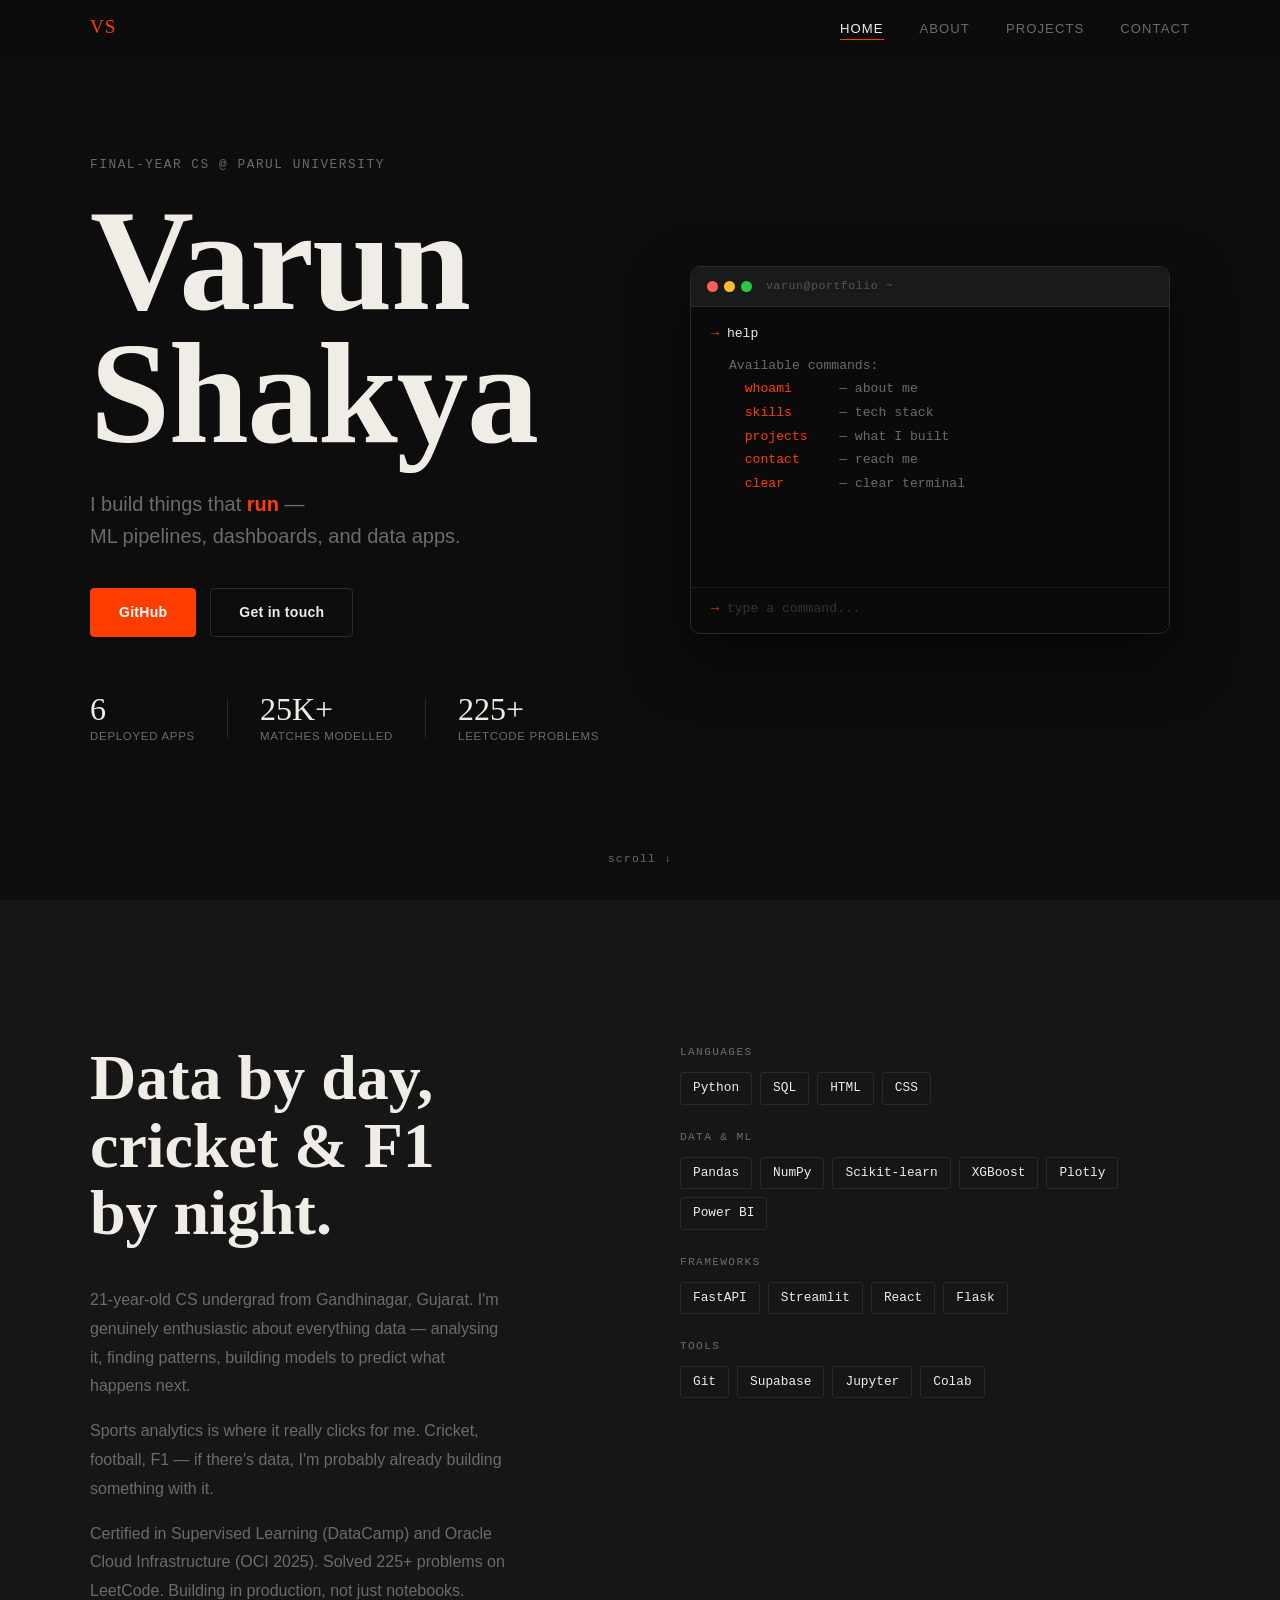
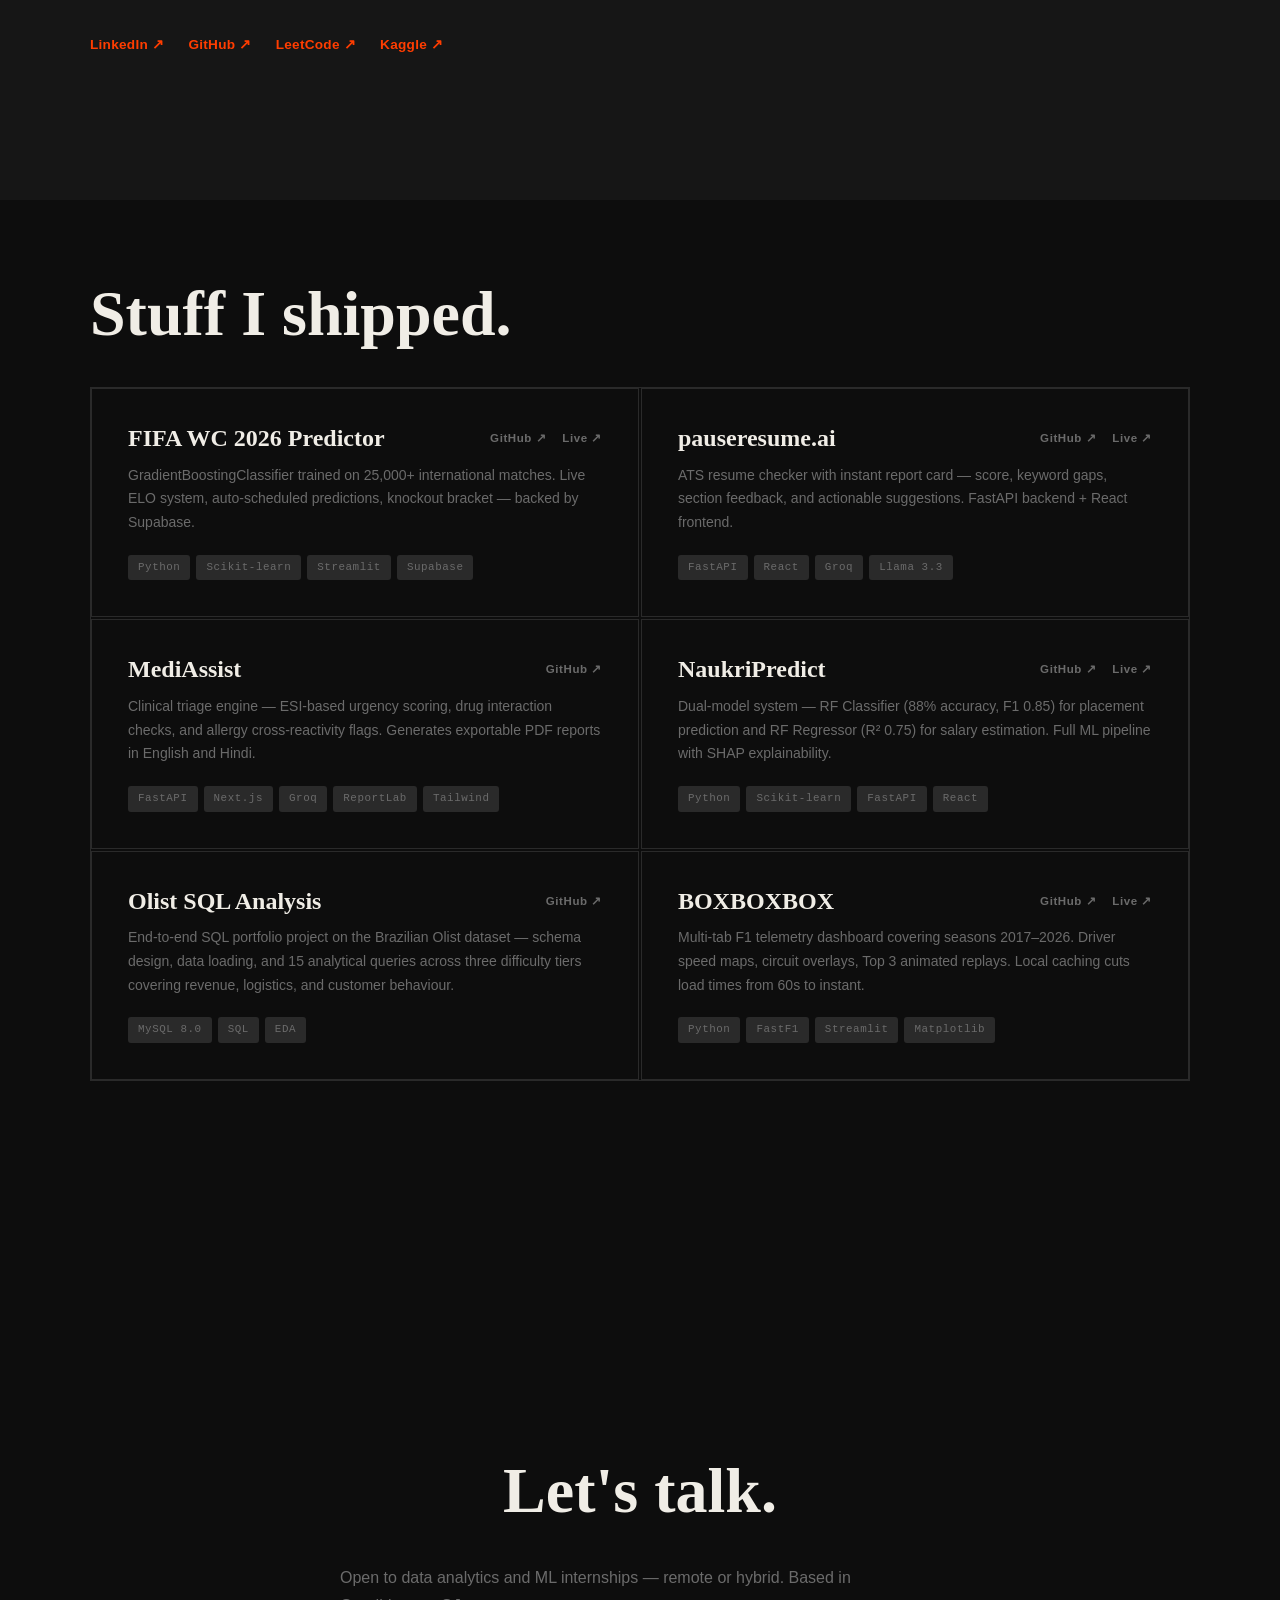
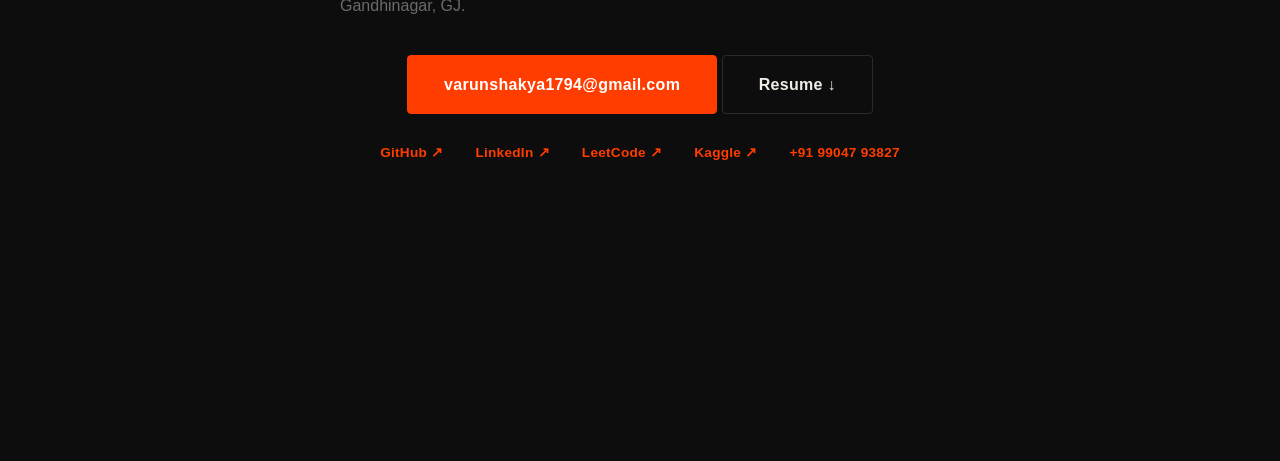
==== commit a2063b08: "terminal added" ====
--- a/index.html
+++ b/index.html
@@ -27,30 +27,56 @@
   <!-- ── HERO ── -->
   <section id="hero" class="section">
     <div class="hero-inner">
-      <p class="hero-eyebrow">Final-year CS @ Parul University</p>
-      <h1 class="hero-name">Varun<br>Shakya</h1>
-      <p class="hero-line">
-        I build things that <em>run</em> —<br>
-        ML pipelines, dashboards, and data apps.
-      </p>
-      <div class="hero-cta">
-        <a href="https://github.com/vrunstar" target="_blank" class="btn btn-primary">GitHub</a>
-        <a href="mailto:varunshakya1794@gmail.com" class="btn btn-ghost">Get in touch</a>
-      </div>
-      <div class="hero-stats">
-        <div class="stat">
-          <span class="stat-num">6</span>
-          <span class="stat-label">Deployed apps</span>
-        </div>
-        <div class="stat-divider"></div>
-        <div class="stat">
-          <span class="stat-num">25K+</span>
-          <span class="stat-label">Matches modelled</span>
-        </div>
-        <div class="stat-divider"></div>
-        <div class="stat">
-          <span class="stat-num">225+</span>
-          <span class="stat-label">LeetCode problems</span>
+      <div class="hero-left">
+        <p class="hero-eyebrow">Final-year CS @ Parul University</p>
+        <h1 class="hero-name">Varun<br>Shakya</h1>
+        <p class="hero-line">
+          I build things that <em>run</em> —<br>
+          ML pipelines, dashboards, and data apps.
+        </p>
+        <div class="hero-cta">
+          <a href="https://github.com/vrunstar" target="_blank" class="btn btn-primary">GitHub</a>
+          <a href="mailto:varunshakya1794@gmail.com" class="btn btn-ghost">Get in touch</a>
+        </div>
+        <div class="hero-stats">
+          <div class="stat">
+            <span class="stat-num">6</span>
+            <span class="stat-label">Deployed apps</span>
+          </div>
+          <div class="stat-divider"></div>
+          <div class="stat">
+            <span class="stat-num">25K+</span>
+            <span class="stat-label">Matches modelled</span>
+          </div>
+          <div class="stat-divider"></div>
+          <div class="stat">
+            <span class="stat-num">225+</span>
+            <span class="stat-label">LeetCode problems</span>
+          </div>
+        </div>
+      </div>
+
+      <div class="hero-right">
+        <div class="terminal" id="terminal">
+          <div class="terminal-bar">
+            <span class="t-dot t-red"></span>
+            <span class="t-dot t-yellow"></span>
+            <span class="t-dot t-green"></span>
+            <span class="t-title">varun@portfolio ~ </span>
+          </div>
+          <div class="terminal-body" id="terminal-body">
+            <div class="t-line"><span class="t-prompt">→</span> <span class="t-cmd">help</span></div>
+            <div class="t-output">Available commands:
+  <span class="t-accent">whoami</span>      — about me
+  <span class="t-accent">skills</span>      — tech stack
+  <span class="t-accent">projects</span>    — what I built
+  <span class="t-accent">contact</span>     — reach me
+  <span class="t-accent">clear</span>       — clear terminal</div>
+          </div>
+          <div class="terminal-input-row">
+            <span class="t-prompt">→</span>
+            <input id="terminal-input" class="terminal-input" type="text" autocomplete="off" spellcheck="false" placeholder="type a command..." autofocus />
+          </div>
         </div>
       </div>
     </div>
@@ -256,4 +282,4 @@
 
   <script src="script.js"></script>
 </body>
-</html>
+</html>
--- a/style.css
+++ b/style.css
@@ -367,36 +367,37 @@
   background: var(--accent-dim);
 }
 
-.project-meta {
-  display: flex;
+.project-header {
+  display: flex;
+  align-items: flex-start;
   justify-content: space-between;
-  align-items: center;
-  margin-bottom: 4px;
-}
-
-
-
-.project-links {
-  display: flex;
   gap: 16px;
 }
-
-.project-links a {
-  font-size: 0.72rem;
-  font-weight: 600;
-  color: var(--muted);
-  letter-spacing: 0.05em;
-  transition: color 0.2s;
-}
-
-.project-links a:hover { color: var(--text); }
 
 .project-title {
   font-family: var(--font-display);
   font-size: 1.5rem;
   color: var(--text);
   line-height: 1.1;
-}
+  flex: 1;
+}
+
+.project-links {
+  display: flex;
+  gap: 16px;
+  flex-shrink: 0;
+  padding-top: 4px;
+}
+
+.project-links a {
+  font-size: 0.72rem;
+  font-weight: 600;
+  color: var(--muted);
+  letter-spacing: 0.05em;
+  transition: color 0.2s;
+}
+
+.project-links a:hover { color: var(--text); }
 
 .project-desc {
   font-size: 0.875rem;
@@ -487,3 +488,121 @@
   letter-spacing: 0.05em;
   white-space: nowrap;
 }
+
+/* ── HERO TWO-COLUMN ── */
+.hero-inner {
+  display: grid;
+  grid-template-columns: 1fr 1fr;
+  gap: 60px;
+  align-items: center;
+  max-width: 1100px;
+  margin: 0 auto;
+  width: 100%;
+}
+
+.hero-left { display: flex; flex-direction: column; }
+.hero-right { display: flex; align-items: center; justify-content: center; }
+
+/* ── TERMINAL ── */
+.terminal {
+  width: 100%;
+  max-width: 480px;
+  background: #0a0a0a;
+  border: 1px solid #2a2a2a;
+  border-radius: 10px;
+  overflow: hidden;
+  font-family: var(--font-mono);
+  font-size: 0.82rem;
+  box-shadow: 0 24px 60px rgba(0,0,0,0.6);
+}
+
+.terminal-bar {
+  background: #1a1a1a;
+  padding: 10px 16px;
+  display: flex;
+  align-items: center;
+  gap: 6px;
+  border-bottom: 1px solid #2a2a2a;
+}
+
+.t-dot {
+  width: 11px;
+  height: 11px;
+  border-radius: 50%;
+}
+.t-red    { background: #ff5f57; }
+.t-yellow { background: #febc2e; }
+.t-green  { background: #28c840; }
+
+.t-title {
+  margin-left: 8px;
+  color: #555;
+  font-size: 0.72rem;
+  letter-spacing: 0.05em;
+}
+
+.terminal-body {
+  padding: 16px 20px;
+  min-height: 280px;
+  max-height: 340px;
+  overflow-y: auto;
+  display: flex;
+  flex-direction: column;
+  gap: 10px;
+  scrollbar-width: thin;
+  scrollbar-color: #2a2a2a transparent;
+}
+
+.t-line {
+  display: flex;
+  gap: 8px;
+  color: #f0ede6;
+}
+
+.t-prompt {
+  color: var(--accent);
+  flex-shrink: 0;
+}
+
+.t-cmd { color: #f0ede6; }
+
+.t-output {
+  color: #6b6b6b;
+  line-height: 1.8;
+  padding-left: 18px;
+  white-space: pre-wrap;
+}
+
+.t-accent { color: var(--accent); }
+.t-link   { color: #60a5fa; text-decoration: underline; cursor: pointer; }
+.t-error  { color: #f87171; }
+.t-success{ color: #28c840; }
+
+.terminal-input-row {
+  display: flex;
+  align-items: center;
+  gap: 8px;
+  padding: 10px 20px 14px;
+  border-top: 1px solid #1a1a1a;
+}
+
+.terminal-input {
+  flex: 1;
+  background: transparent;
+  border: none;
+  outline: none;
+  color: #f0ede6;
+  font-family: var(--font-mono);
+  font-size: 0.82rem;
+  caret-color: var(--accent);
+}
+
+.terminal-input::placeholder { color: #333; }
+
+@media (max-width: 768px) {
+  .hero-inner {
+    grid-template-columns: 1fr;
+    gap: 40px;
+  }
+  .hero-right { display: none; }
+}
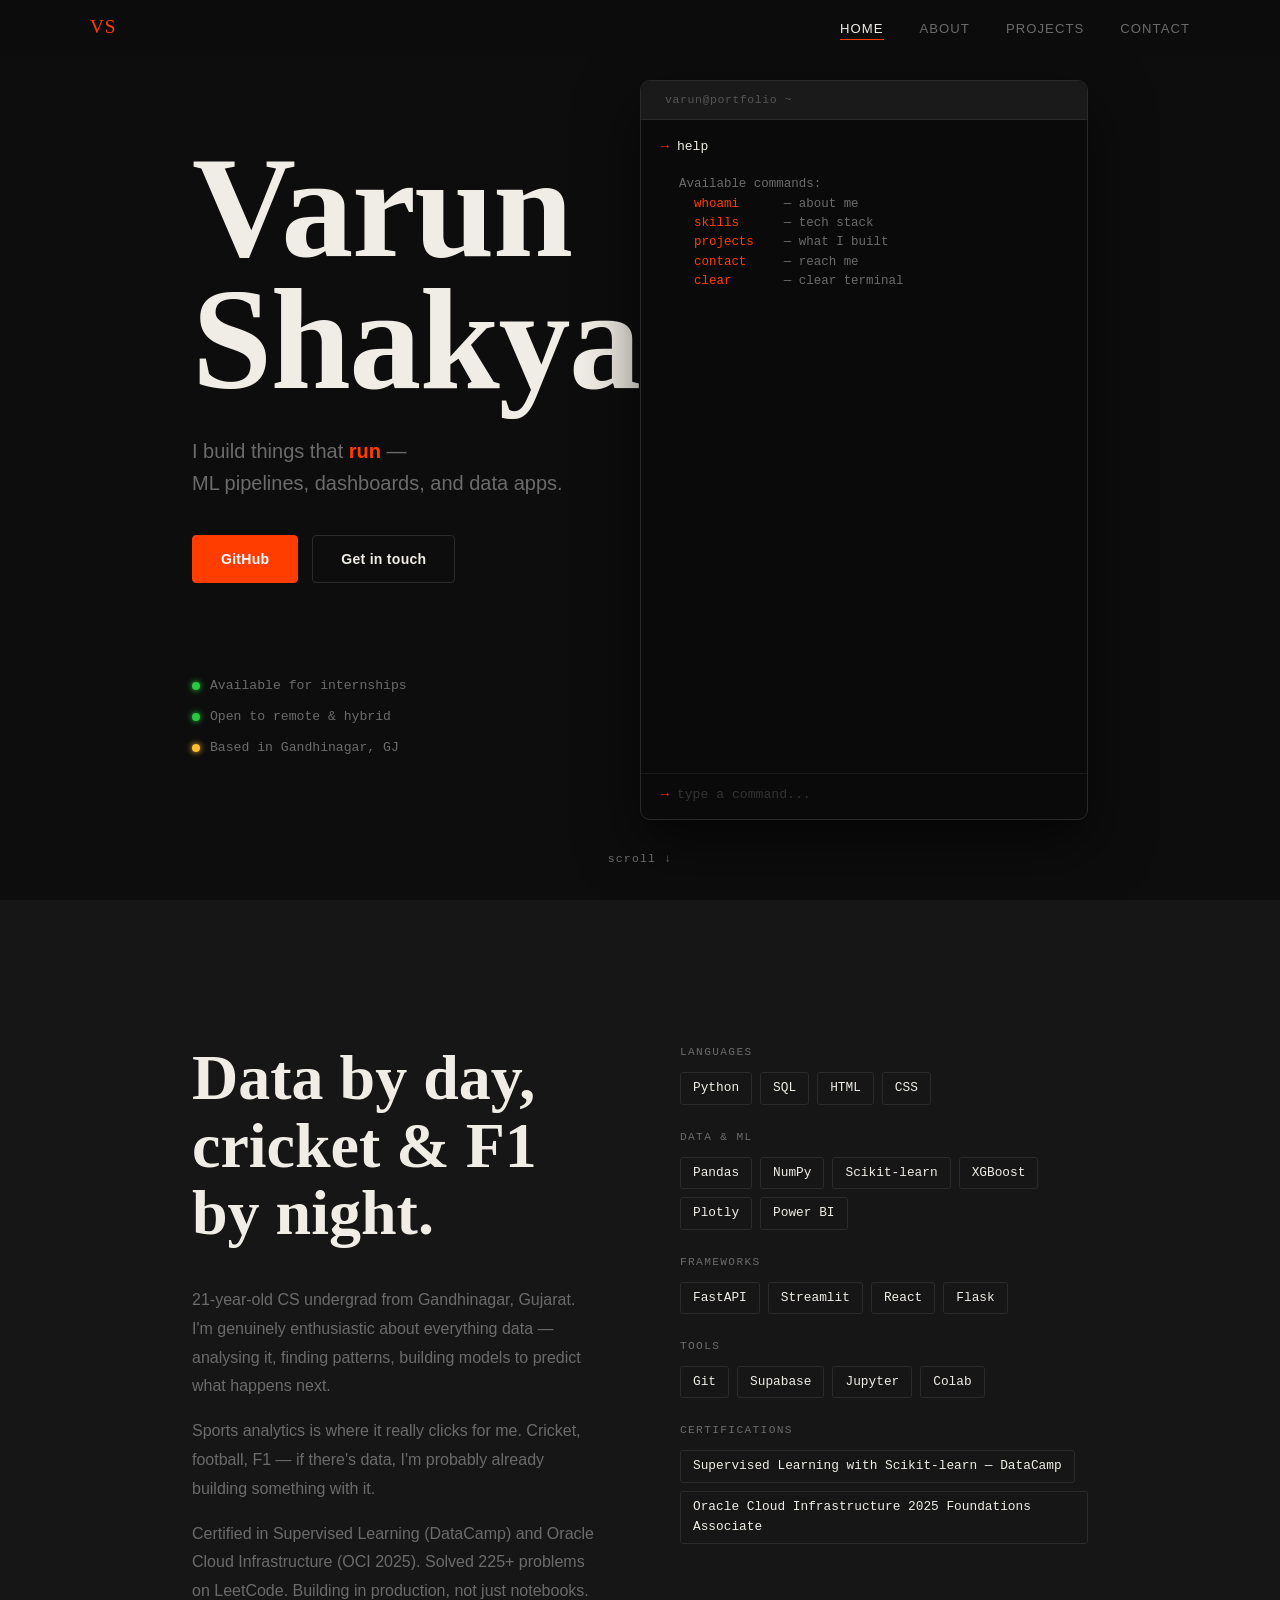
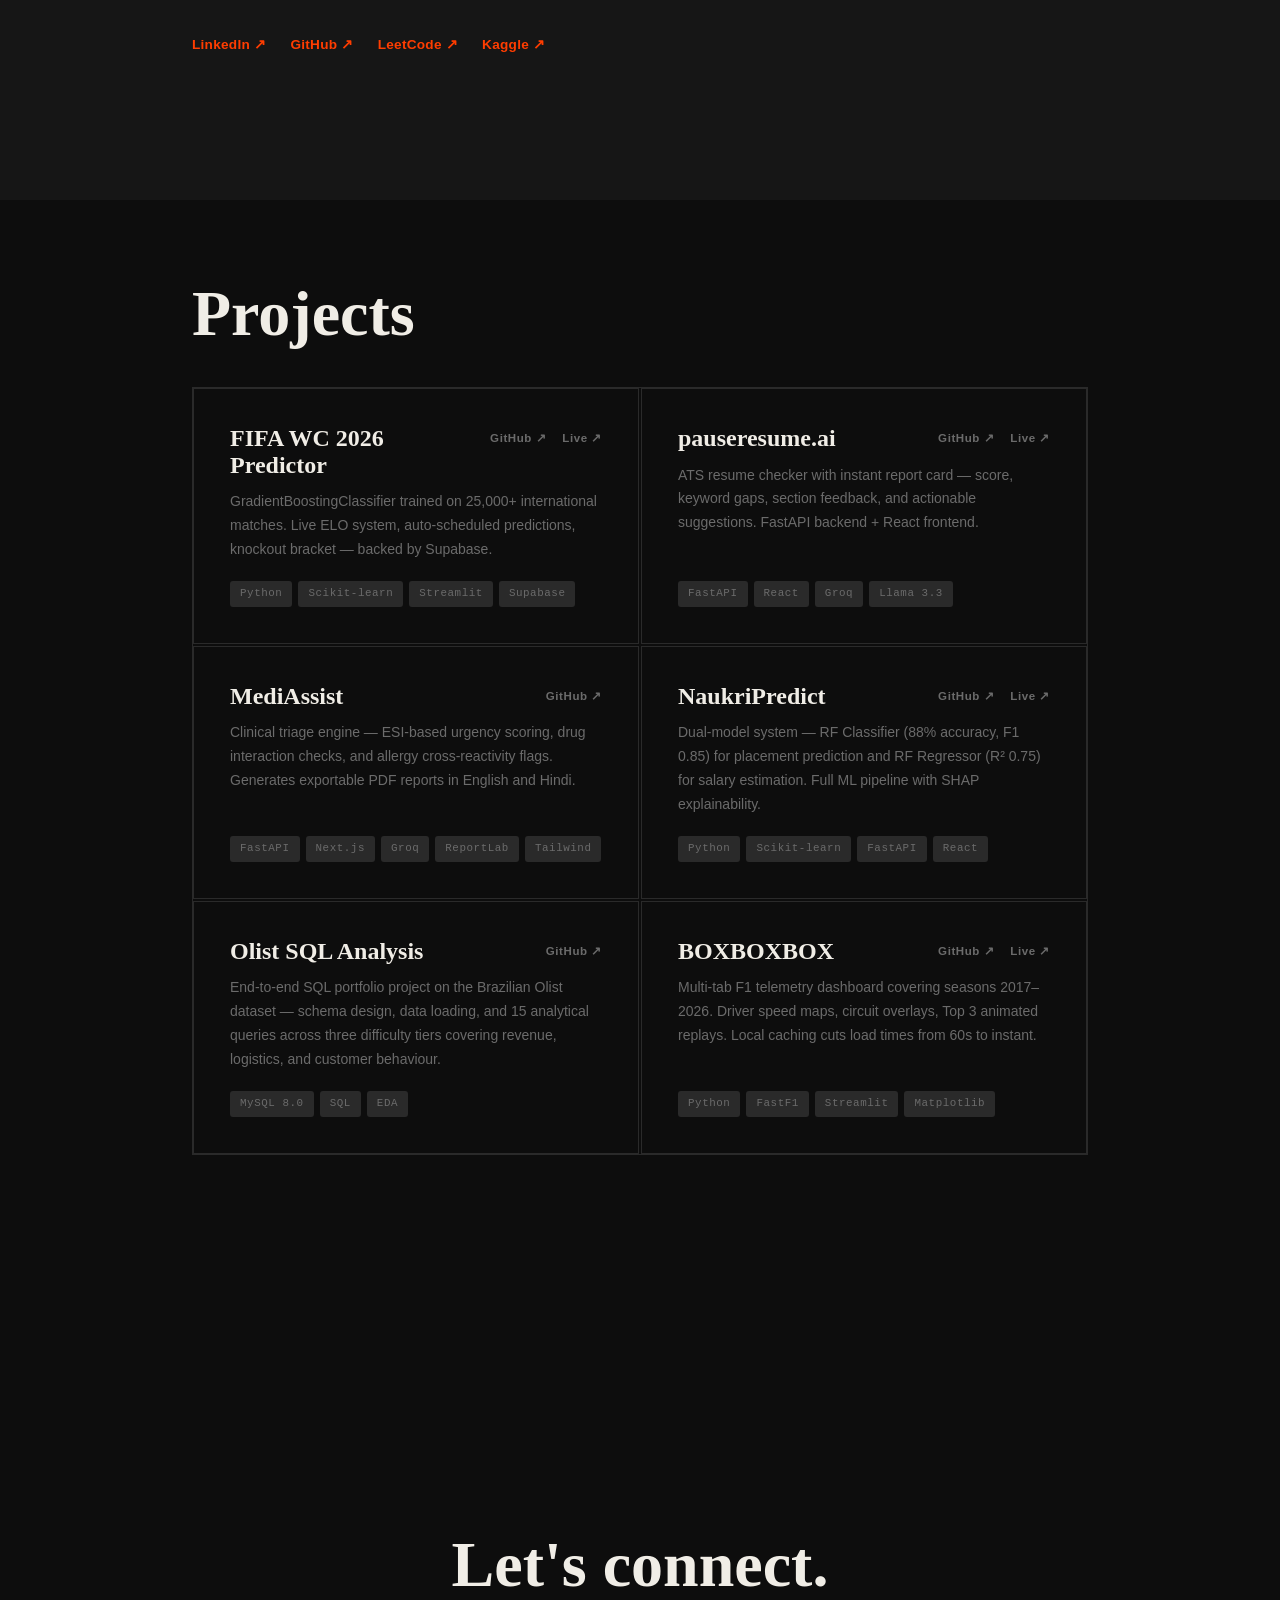
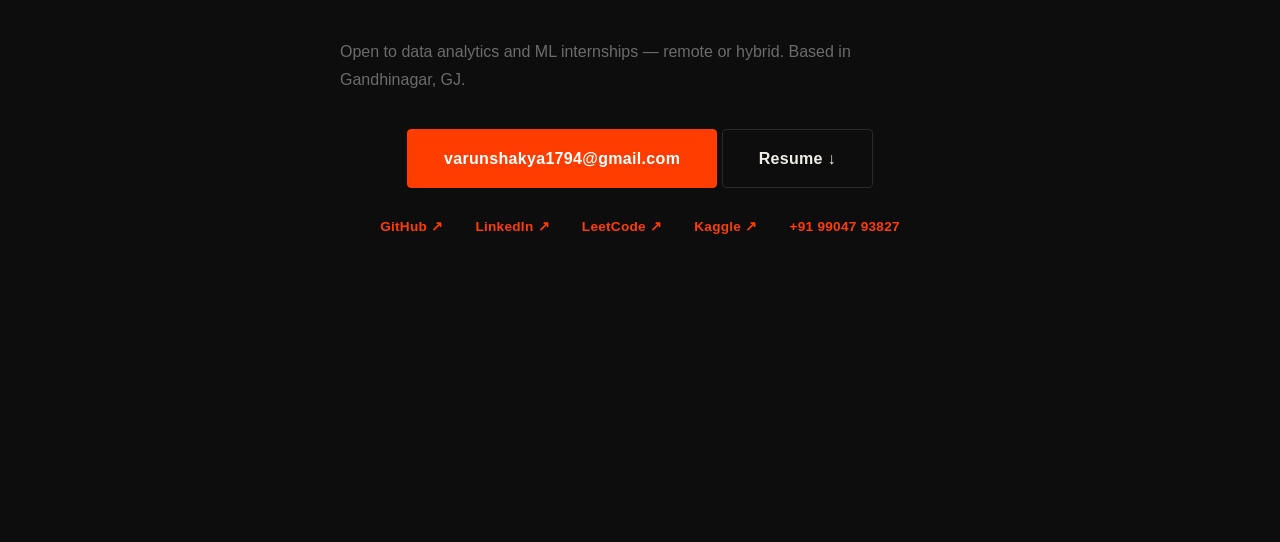
==== commit 3d1ed603: "Terminal fixed" ====
--- a/index.html
+++ b/index.html
@@ -28,7 +28,6 @@
   <section id="hero" class="section">
     <div class="hero-inner">
       <div class="hero-left">
-        <p class="hero-eyebrow">Final-year CS @ Parul University</p>
         <h1 class="hero-name">Varun<br>Shakya</h1>
         <p class="hero-line">
           I build things that <em>run</em> —<br>
@@ -38,20 +37,18 @@
           <a href="https://github.com/vrunstar" target="_blank" class="btn btn-primary">GitHub</a>
           <a href="mailto:varunshakya1794@gmail.com" class="btn btn-ghost">Get in touch</a>
         </div>
-        <div class="hero-stats">
-          <div class="stat">
-            <span class="stat-num">6</span>
-            <span class="stat-label">Deployed apps</span>
-          </div>
-          <div class="stat-divider"></div>
-          <div class="stat">
-            <span class="stat-num">25K+</span>
-            <span class="stat-label">Matches modelled</span>
-          </div>
-          <div class="stat-divider"></div>
-          <div class="stat">
-            <span class="stat-num">225+</span>
-            <span class="stat-label">LeetCode problems</span>
+        <div class="hero-status">
+          <div class="status-item">
+            <span class="status-dot status-green"></span>
+            <span>Available for internships</span>
+          </div>
+          <div class="status-item">
+            <span class="status-dot status-green"></span>
+            <span>Open to remote & hybrid</span>
+          </div>
+          <div class="status-item">
+            <span class="status-dot status-yellow"></span>
+            <span>Based in Gandhinagar, GJ</span>
           </div>
         </div>
       </div>
@@ -59,19 +56,9 @@
       <div class="hero-right">
         <div class="terminal" id="terminal">
           <div class="terminal-bar">
-            <span class="t-dot t-red"></span>
-            <span class="t-dot t-yellow"></span>
-            <span class="t-dot t-green"></span>
             <span class="t-title">varun@portfolio ~ </span>
           </div>
           <div class="terminal-body" id="terminal-body">
-            <div class="t-line"><span class="t-prompt">→</span> <span class="t-cmd">help</span></div>
-            <div class="t-output">Available commands:
-  <span class="t-accent">whoami</span>      — about me
-  <span class="t-accent">skills</span>      — tech stack
-  <span class="t-accent">projects</span>    — what I built
-  <span class="t-accent">contact</span>     — reach me
-  <span class="t-accent">clear</span>       — clear terminal</div>
           </div>
           <div class="terminal-input-row">
             <span class="t-prompt">→</span>
@@ -145,6 +132,13 @@
               <span class="tag">Colab</span>
             </div>
           </div>
+          <div class="skill-group">
+            <p class="skill-category">Certifications</p>
+            <div class="skill-tags cert-tags">
+              <span class="tag">Supervised Learning with Scikit-learn — DataCamp</span>
+              <span class="tag">Oracle Cloud Infrastructure 2025 Foundations Associate</span>
+            </div>
+          </div>
         </div>
       </div>
     </div>
@@ -153,7 +147,7 @@
   <!-- ── PROJECTS ── -->
   <section id="projects" class="section">
     <div class="projects-inner">
-      <h2 class="section-title">Stuff I shipped.</h2>
+      <h2 class="section-title">Projects</h2>
 
       <div class="projects-grid">
 
@@ -264,7 +258,7 @@
   <!-- ── CONTACT ── -->
   <section id="contact" class="section">
     <div class="contact-inner">
-      <h2 class="section-title">Let's talk.</h2>
+      <h2 class="section-title">Let's connect.</h2>
       <p class="contact-sub">Open to data analytics and ML internships — remote or hybrid. Based in Gandhinagar, GJ.</p>
       <div class="contact-cta">
         <a href="mailto:varunshakya1794@gmail.com" class="btn btn-primary btn-large">varunshakya1794@gmail.com</a>
--- a/style.css
+++ b/style.css
@@ -104,7 +104,7 @@
   display: flex;
   flex-direction: column;
   justify-content: center;
-  padding: 80px 40px;
+  padding: 80px 15vw;
   position: relative;
 }
 
@@ -126,12 +126,10 @@
 }
 
 /* ── HERO ── */
-#hero { justify-content: center; }
-
-.hero-inner {
-  max-width: 1100px;
-  margin: 0 auto;
-  width: 100%;
+#hero {
+  justify-content: center;
+  padding: 80px 15vw;
+  overflow: visible;
 }
 
 .hero-eyebrow {
@@ -468,8 +466,8 @@
 
 /* ── RESPONSIVE ── */
 @media (max-width: 768px) {
-  .section { padding: 80px 24px; }
-  #navbar { padding: 0 24px; }
+  .section { padding: 80px 6vw; }
+  #navbar { padding: 0 6vw; }
   .nav-links { gap: 20px; }
   .about-inner { grid-template-columns: 1fr; gap: 48px; }
   .projects-grid { grid-template-columns: 1fr; }
@@ -493,20 +491,58 @@
 .hero-inner {
   display: grid;
   grid-template-columns: 1fr 1fr;
-  gap: 60px;
-  align-items: center;
-  max-width: 1100px;
-  margin: 0 auto;
+  gap: 0;
+  align-items: center;
   width: 100%;
 }
 
-.hero-left { display: flex; flex-direction: column; }
-.hero-right { display: flex; align-items: center; justify-content: center; }
+.hero-left {
+  display: flex;
+  flex-direction: column;
+}
+
+.hero-right {
+  display: flex;
+  align-items: stretch;
+}
+
+/* ── STATUS INDICATORS ── */
+.hero-status {
+  display: flex;
+  flex-direction: column;
+  gap: 10px;
+  margin-top: 36px;
+}
+
+.status-item {
+  display: flex;
+  align-items: center;
+  gap: 10px;
+  font-size: 0.82rem;
+  color: var(--muted);
+  font-family: var(--font-mono);
+}
+
+.status-dot {
+  width: 8px;
+  height: 8px;
+  border-radius: 50%;
+  flex-shrink: 0;
+  animation: blink 2.5s ease-in-out infinite;
+}
+
+.status-green  { background: #28c840; box-shadow: 0 0 6px #28c840; }
+.status-yellow { background: #febc2e; box-shadow: 0 0 6px #febc2e; animation-delay: 0.4s; }
+
+@keyframes blink {
+  0%, 100% { opacity: 1; }
+  50%       { opacity: 0.4; }
+}
 
 /* ── TERMINAL ── */
 .terminal {
   width: 100%;
-  max-width: 480px;
+  height: calc(100vh - 160px);
   background: #0a0a0a;
   border: 1px solid #2a2a2a;
   border-radius: 10px;
@@ -514,6 +550,8 @@
   font-family: var(--font-mono);
   font-size: 0.82rem;
   box-shadow: 0 24px 60px rgba(0,0,0,0.6);
+  display: flex;
+  flex-direction: column;
 }
 
 .terminal-bar {
@@ -543,14 +581,11 @@
 
 .terminal-body {
   padding: 16px 20px;
-  min-height: 280px;
-  max-height: 340px;
-  overflow-y: auto;
+  flex: 1;
+  overflow: hidden;
   display: flex;
   flex-direction: column;
   gap: 10px;
-  scrollbar-width: thin;
-  scrollbar-color: #2a2a2a transparent;
 }
 
 .t-line {
@@ -568,13 +603,33 @@
 
 .t-output {
   color: #6b6b6b;
-  line-height: 1.8;
+  line-height: 1.55;
   padding-left: 18px;
-  white-space: pre-wrap;
-}
-
+  white-space: pre;
+  font-size: 0.78rem;
+  overflow: hidden;
+  margin-top: 4px;
+}
+
+.t-white  { color: #f0ede6; }
+.t-dim    { color: #444; }
 .t-accent { color: var(--accent); }
-.t-link   { color: #60a5fa; text-decoration: underline; cursor: pointer; }
+.t-link {
+  color: #aaa;
+  text-decoration: none;
+  cursor: pointer;
+  transition: color 0.2s;
+}
+.t-link:hover {
+  color: #f0ede6;
+}
+
+.t-line {
+  display: flex;
+  gap: 8px;
+  color: #f0ede6;
+  margin-bottom: 4px;
+}
 .t-error  { color: #f87171; }
 .t-success{ color: #28c840; }
 
@@ -605,4 +660,9 @@
     gap: 40px;
   }
   .hero-right { display: none; }
+}
+
+.cert-tags {
+  flex-direction: column !important;
+  align-items: flex-start !important;
 }
